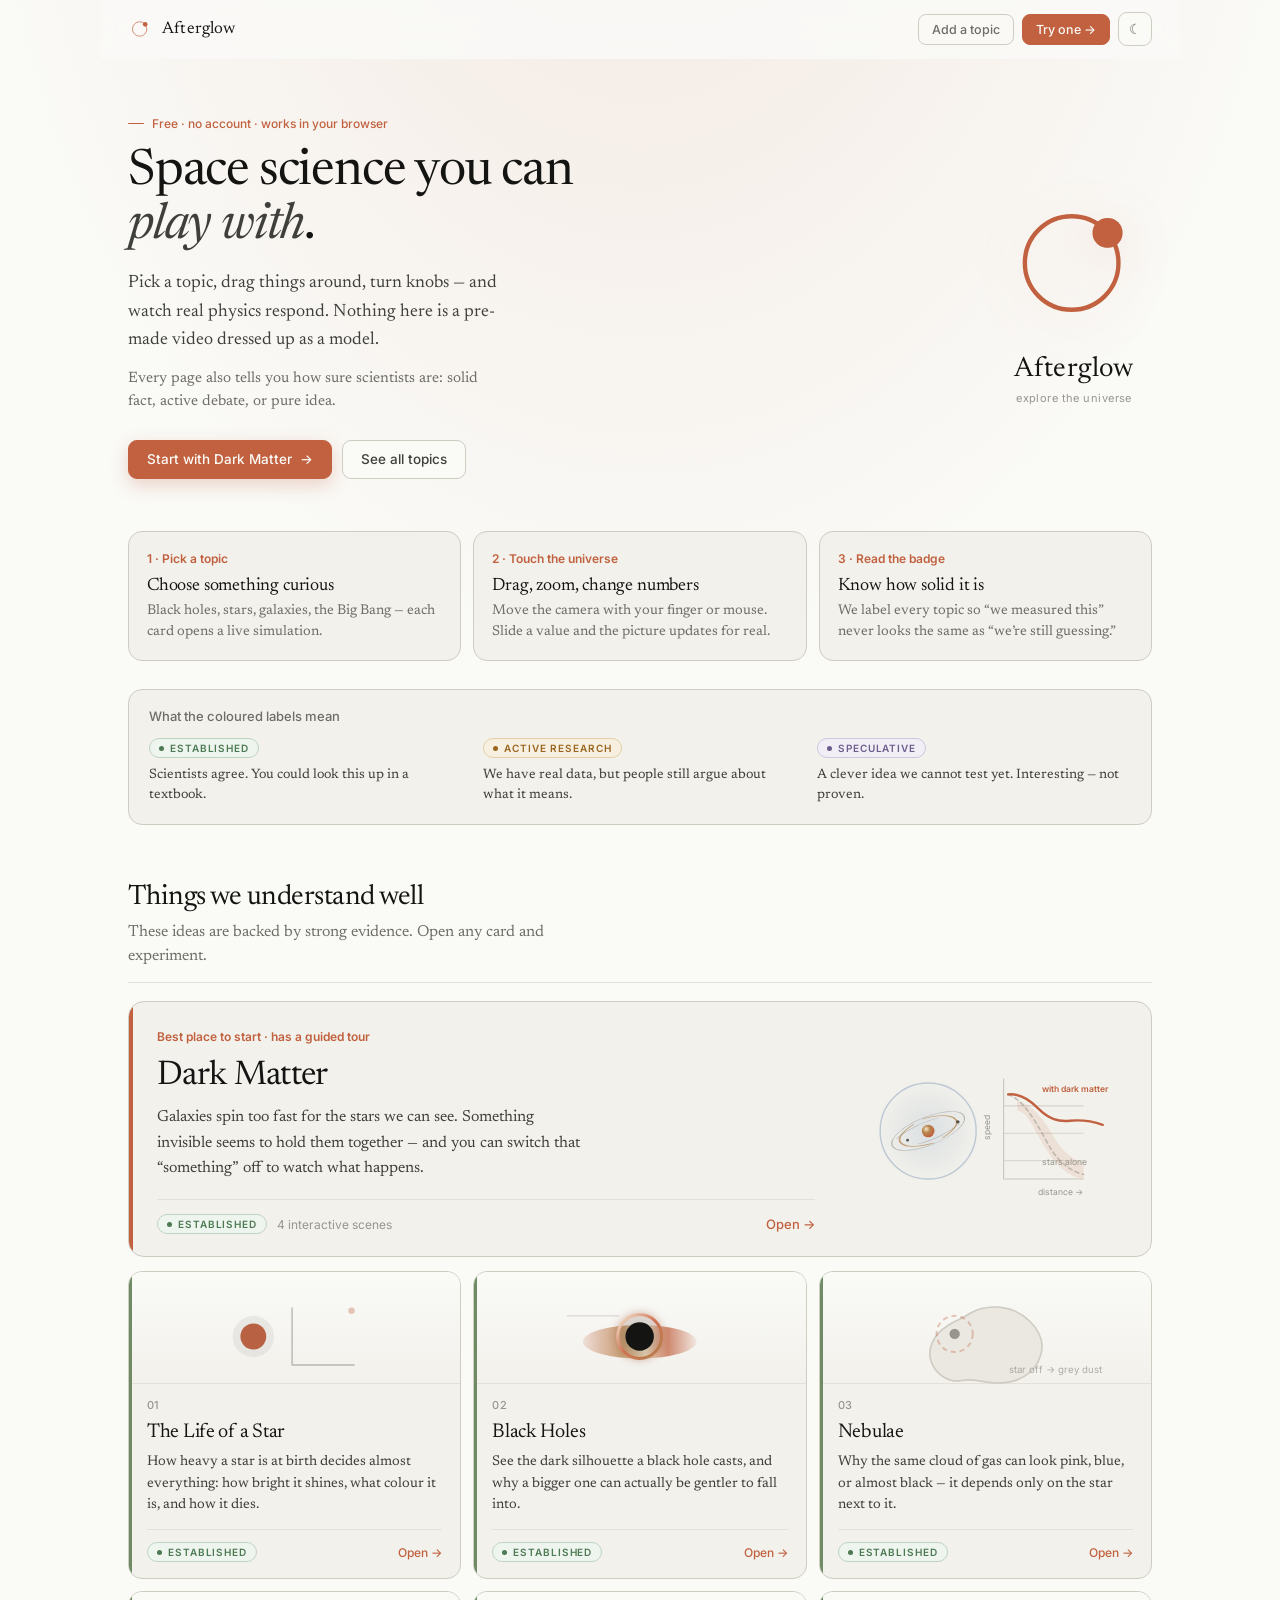
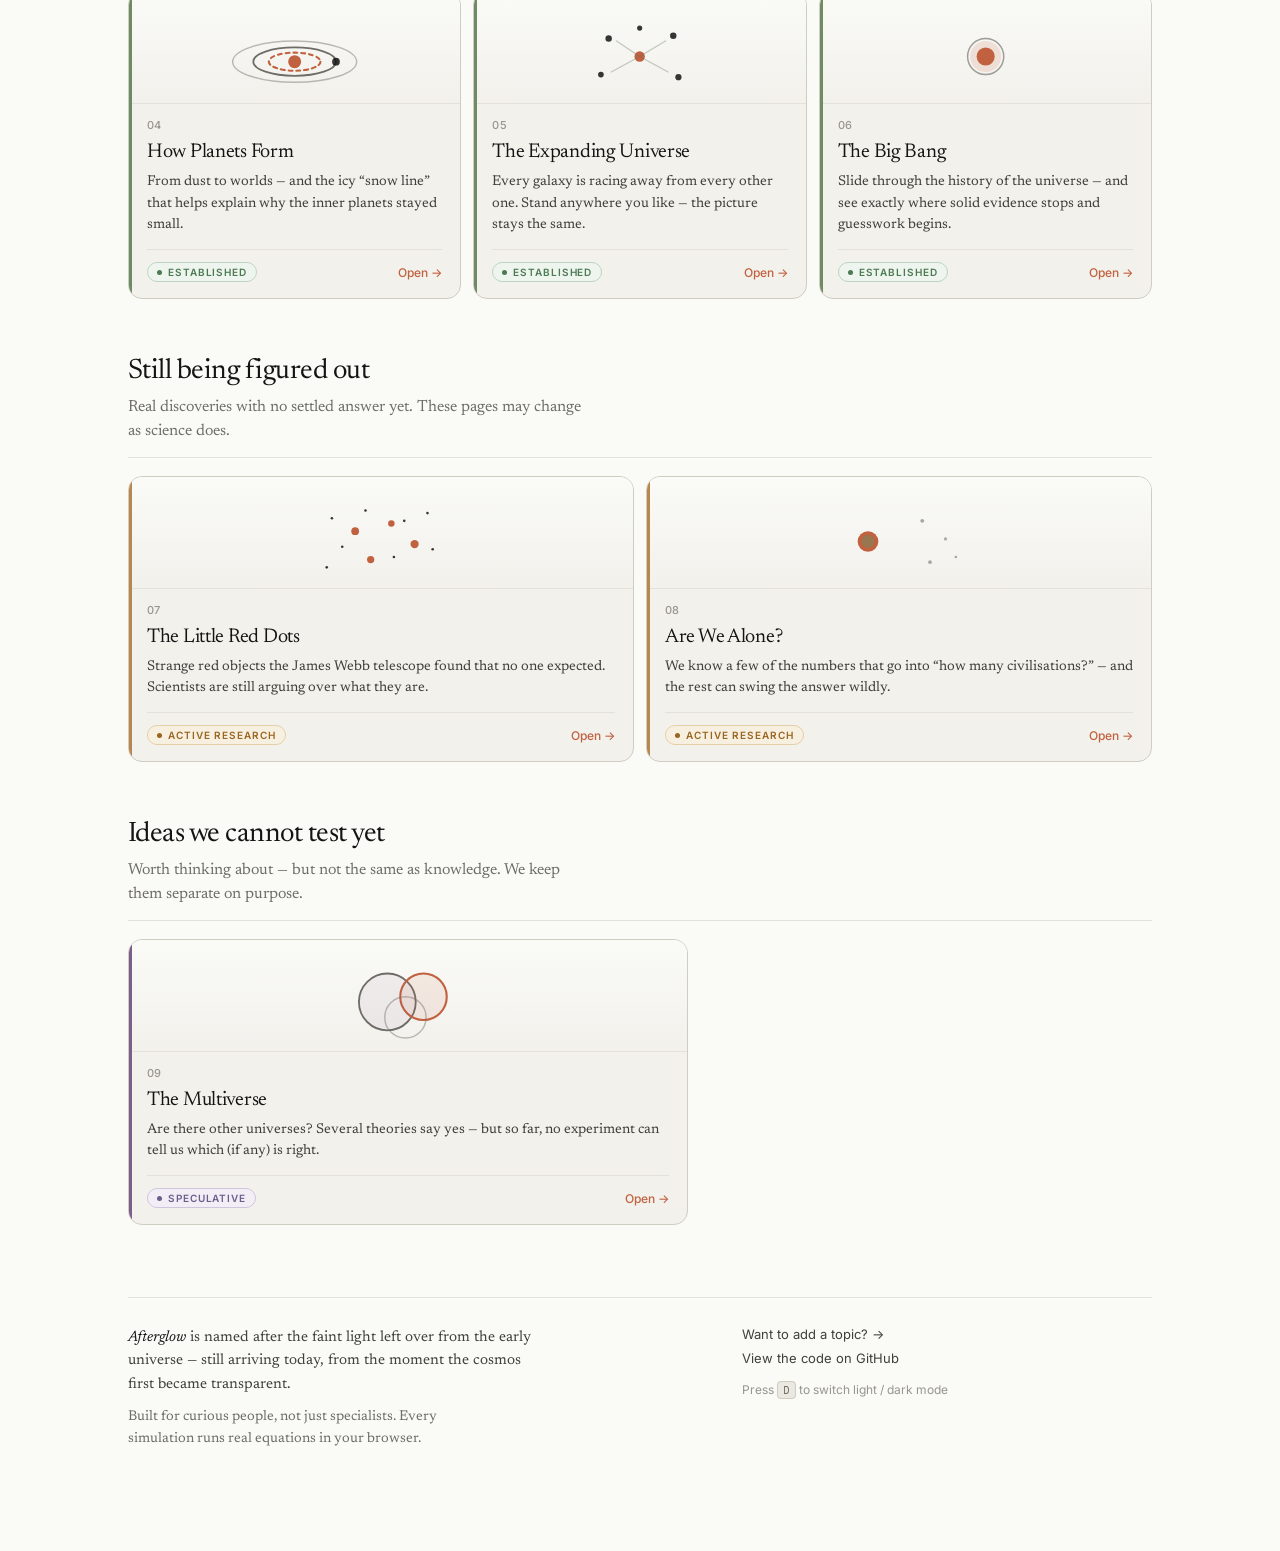
==== site/index.html @ 16a0ae65 "Redesign landing page and polish chrome icons Public-friendly gallery with hero logo, topic diagrams" ====
<!DOCTYPE html>
<html lang="en">
<head>
<meta charset="utf-8">
<meta name="viewport" content="width=device-width,initial-scale=1">
<meta name="description" content="Afterglow — explore space science with live simulations you can touch. Every topic says how sure scientists really are.">
<meta name="theme-color" content="#FAFAF7">
<title>Afterglow — explore the universe for yourself</title>
<link rel="icon" type="image/svg+xml" href="engine/logo.svg">
<link rel="preconnect" href="https://fonts.googleapis.com">
<link rel="preconnect" href="https://fonts.gstatic.com" crossorigin>
<link rel="stylesheet" href="https://fonts.googleapis.com/css2?family=Inter:wght@400;500;600&family=Newsreader:ital,opsz,wght@0,6..72,300..600&family=IBM+Plex+Mono:wght@400;500&display=swap">
<link rel="stylesheet" href="engine/style.css">
<script>
  try{
    var t=localStorage.getItem('afterglow-theme');
    if(!t) t=matchMedia('(prefers-color-scheme: dark)').matches?'dark':'light';
    if(t==='dark') document.documentElement.setAttribute('data-theme','dark');
  }catch(e){}
</script>
<style>
  html,body{height:auto;min-height:100%;min-height:100dvh}
  body{
    overflow-y:auto;overflow-x:hidden;
    background:
      radial-gradient(ellipse 90% 50% at 50% -8%, color-mix(in srgb, var(--clay) 12%, transparent), transparent 58%),
      var(--paper);
  }
  .wrap{max-width:1080px;margin:0 auto;padding:0 28px 100px}

  /* ---------- sticky chrome ---------- */
  .topbar{
    position:sticky;top:0;z-index:40;
    display:flex;align-items:center;gap:14px;
    margin:0 -28px;padding:12px 28px;
    background:color-mix(in srgb, var(--paper) 88%, transparent);
    backdrop-filter:blur(14px) saturate(1.15);
    -webkit-backdrop-filter:blur(14px) saturate(1.15);
    border-bottom:1px solid transparent;
    transition:border-color .2s var(--ease);
  }
  .topbar.scrolled{border-bottom-color:var(--line)}
  .brandmark{
    display:flex;align-items:center;gap:10px;text-decoration:none;color:var(--clay);
  }
  .brandmark svg{width:24px;height:24px;flex:none;overflow:visible}
  .brandmark .dot{transform-box:view-box;transform-origin:48.5px 50px}
  .brandmark .t1,.brandmark .t2{opacity:0;transition:opacity .25s var(--ease)}
  .brandmark:hover .dot{animation:orbit 2.9s linear infinite}
  .brandmark:hover .lead{animation-delay:-.22s}
  .brandmark:hover .t1{opacity:.34;animation-delay:-.11s}
  .brandmark:hover .t2{opacity:.15;animation-delay:0s}
  .brandmark .ring{transition:stroke-width .3s var(--ease)}
  .brandmark:hover .ring{animation:breathe 2.9s ease-in-out infinite}
  .brandmark .wordmark{
    font-family:var(--serif);font-size:17px;letter-spacing:.01em;color:var(--ink);
    transition:letter-spacing .35s var(--ease),color .2s var(--ease);
  }
  .brandmark:hover .wordmark{letter-spacing:.035em;color:var(--clay)}
  .topbar .tools{margin-left:auto;display:flex;gap:8px;align-items:center}
  .topbar .navlink{
    font-family:var(--sans);font-size:12.5px;font-weight:500;color:var(--ink-3);
    text-decoration:none;border:1px solid var(--line-2);border-radius:8px;
    padding:7px 13px;transition:background .14s var(--ease),color .14s var(--ease),border-color .14s var(--ease);
  }
  .topbar .navlink:hover{background:var(--paper-3);color:var(--ink);border-color:var(--ink-4)}
  .topbar .navlink.pri{background:var(--clay);color:#FCFBF8;border-color:var(--clay)}
  .topbar .navlink.pri:hover{background:var(--clay-2);border-color:var(--clay-2);color:#fff}

  /* ---------- hero ---------- */
  .hero{
    padding:52px 0 8px;
    display:grid;
    grid-template-columns:minmax(0,1fr) auto;
    gap:40px 52px;
    align-items:center;
  }
  .hero-mark{
    display:flex;flex-direction:column;align-items:center;gap:14px;
    text-decoration:none;color:var(--clay);justify-self:end;
    order:2;
  }
  .hero-mark svg{
    width:clamp(108px,16vw,156px);height:clamp(108px,16vw,156px);
    overflow:visible;display:block;
    filter:drop-shadow(0 10px 24px color-mix(in srgb, var(--clay) 20%, transparent));
    transition:filter .35s var(--ease),transform .4s var(--ease);
  }
  .hero-mark:hover svg{
    filter:drop-shadow(0 14px 32px color-mix(in srgb, var(--clay) 30%, transparent));
    transform:scale(1.03);
  }
  .hero-mark .dot{transform-box:view-box;transform-origin:48.5px 50px}
  .hero-mark .t1,.hero-mark .t2{opacity:0;transition:opacity .3s var(--ease)}
  .hero-mark .dot{animation:orbit 7.5s linear infinite}
  .hero-mark .lead{animation-delay:0s}
  .hero-mark .t1{opacity:.28;animation-delay:-.18s}
  .hero-mark .t2{opacity:.12;animation-delay:-.36s}
  .hero-mark .ring{animation:breathe 7.5s ease-in-out infinite}
  .hero-mark:hover .dot{animation-duration:2.8s}
  .hero-mark:hover .ring{animation-duration:2.8s}
  .hero-mark:hover .t1{opacity:.4}
  .hero-mark:hover .t2{opacity:.18}
  @keyframes orbit{from{transform:rotate(0deg)}to{transform:rotate(360deg)}}
  @keyframes breathe{0%,100%{stroke-width:2.8}50%{stroke-width:3.9}}
  .hero-mark .name{
    font-family:var(--serif);font-size:clamp(22px,2.5vw,28px);letter-spacing:.02em;
    color:var(--ink);transition:letter-spacing .35s var(--ease),color .2s var(--ease);
  }
  .hero-mark:hover .name{letter-spacing:.05em;color:var(--clay)}
  .hero-mark .name-sub{
    font-family:var(--sans);font-size:11px;letter-spacing:.04em;
    color:var(--ink-4);margin-top:-6px;
  }

  .hero-copy{min-width:0;order:1}
  .eyebrow{
    display:inline-flex;align-items:center;gap:8px;
    font-family:var(--sans);font-size:12px;font-weight:500;
    color:var(--clay);margin:0 0 14px;
  }
  .eyebrow::before{content:'';width:16px;height:1.5px;background:var(--clay);border-radius:2px}
  .hero h1{
    font-family:var(--serif);font-size:clamp(32px,4.6vw,50px);font-weight:400;
    letter-spacing:-.024em;line-height:1.08;margin:0 0 16px;color:var(--ink);
    max-width:16ch;
  }
  .hero h1 em{font-style:italic;font-weight:400;color:var(--ink-2)}
  .hero .lede{
    font-family:var(--serif);font-size:clamp(16px,1.55vw,18px);line-height:1.6;
    color:var(--ink-2);max-width:40ch;margin:0 0 12px;
  }
  .hero .lede-sub{
    font-family:var(--serif);font-size:15px;line-height:1.55;color:var(--ink-3);
    max-width:42ch;margin:0 0 26px;
  }
  .hero-actions{display:flex;flex-wrap:wrap;gap:10px;align-items:center}
  .btn-cta{
    display:inline-flex;align-items:center;gap:8px;
    font-family:var(--sans);font-size:13.5px;font-weight:500;line-height:1;
    text-decoration:none;border-radius:9px;padding:12px 18px;
    transition:transform .18s var(--ease),box-shadow .18s var(--ease),
                background .14s var(--ease),border-color .14s var(--ease),color .14s var(--ease);
  }
  .btn-cta.primary{
    background:var(--clay);color:#FCFBF8;border:1px solid var(--clay);
    box-shadow:0 6px 18px color-mix(in srgb, var(--clay) 26%, transparent);
  }
  .btn-cta.primary:hover{
    background:var(--clay-2);border-color:var(--clay-2);color:#fff;
    transform:translateY(-2px);
    box-shadow:0 12px 26px color-mix(in srgb, var(--clay) 34%, transparent);
  }
  .btn-cta.ghost{background:var(--paper);color:var(--ink-2);border:1px solid var(--line-2)}
  .btn-cta.ghost:hover{background:var(--paper-3);color:var(--ink);border-color:var(--ink-4);transform:translateY(-2px)}
  .btn-cta:active{transform:translateY(0) scale(.98)}
  .btn-cta .arr{display:inline-block;transition:transform .18s var(--ease)}
  .btn-cta:hover .arr{transform:translateX(3px)}

  /* How to use */
  .howto{
    margin-top:44px;
    display:grid;grid-template-columns:repeat(3,1fr);gap:12px;
  }
  .howto article{
    background:var(--paper-2);border:1px solid var(--line-2);border-radius:14px;
    padding:18px 18px 16px;
    transition:border-color .2s var(--ease),transform .22s var(--ease),box-shadow .22s var(--ease);
  }
  .howto article:hover{
    border-color:var(--ink-4);transform:translateY(-2px);
    box-shadow:0 10px 24px rgba(0,0,0,.05);
  }
  .howto .step{
    font-family:var(--sans);font-size:12px;font-weight:600;color:var(--clay);
    margin:0 0 8px;
  }
  .howto h2{
    font-family:var(--serif);font-size:18px;font-weight:400;margin:0 0 6px;letter-spacing:-.01em;
  }
  .howto p{
    font-family:var(--serif);font-size:14px;line-height:1.55;color:var(--ink-3);margin:0;
  }

  /* Badge key */
  .badge-key{
    margin-top:28px;padding:18px 20px;
    background:var(--paper-2);border:1px solid var(--line-2);border-radius:14px;
  }
  .badge-key > p{
    font-family:var(--sans);font-size:13px;font-weight:500;color:var(--ink-3);
    margin:0 0 14px;
  }
  .badge-key ul{
    display:grid;grid-template-columns:repeat(3,1fr);gap:16px 20px;
    margin:0;padding:0;list-style:none;
  }
  .badge-key li{display:flex;flex-direction:column;gap:7px;align-items:flex-start}
  .badge-key li p{
    font-family:var(--serif);font-size:13.5px;line-height:1.5;color:var(--ink-2);margin:0;
  }

  /* Sections */
  .section{margin-top:56px}
  .section-head{
    margin:0 0 18px;padding-bottom:14px;border-bottom:1px solid var(--line);
  }
  h2.sec-title{
    font-family:var(--serif);font-size:clamp(22px,2.4vw,28px);font-weight:400;
    letter-spacing:-.018em;color:var(--ink);margin:0 0 6px;line-height:1.2;
  }
  .sec-lede{
    font-family:var(--serif);font-size:16px;color:var(--ink-3);margin:0;max-width:52ch;line-height:1.5;
  }

  /* ── Cards & featured: refined SVG diagrams (paper palette, not dark vignettes) ── */
  .grid{
    display:grid;gap:12px;
    grid-template-columns:repeat(3,1fr);
    margin-top:14px;
  }
  .grid.cols-2{grid-template-columns:repeat(2,1fr)}
  .grid.cols-1{grid-template-columns:1fr;max-width:560px}

  .featured{
    display:grid;grid-template-columns:1fr minmax(200px,280px);gap:8px 28px;
    align-items:center;
    border:1px solid var(--line-2);border-radius:16px;
    background:var(--paper-2);text-decoration:none;color:inherit;
    padding:26px 28px 22px;
    position:relative;overflow:hidden;
    transition:border-color .25s var(--ease),transform .28s cubic-bezier(.2,.8,.2,1),
                box-shadow .28s cubic-bezier(.2,.8,.2,1),background .25s var(--ease);
  }
  .featured::before{
    content:'';position:absolute;left:0;top:0;bottom:0;width:4px;background:var(--clay);
    transition:width .22s var(--ease);
  }
  a.featured:hover{
    border-color:color-mix(in srgb, var(--clay) 40%, var(--line-2));
    background:var(--paper-3);
    transform:translateY(-3px);
    box-shadow:0 16px 40px rgba(0,0,0,.08);
  }
  a.featured:hover::before{width:5px}
  .featured-copy{min-width:0}
  .featured .kicker{
    font-family:var(--sans);font-size:12px;font-weight:600;color:var(--clay);
    margin:0 0 10px;
  }
  .featured h3{
    font-family:var(--serif);font-size:clamp(26px,3vw,34px);font-weight:400;
    letter-spacing:-.02em;margin:0 0 10px;line-height:1.12;
  }
  .featured p{
    font-family:var(--serif);font-size:16px;line-height:1.58;color:var(--ink-2);
    margin:0;max-width:48ch;
  }
  .featured .foot{
    display:flex;align-items:center;gap:10px;flex-wrap:wrap;
    margin-top:18px;padding-top:14px;border-top:1px solid var(--line);
    font-family:var(--sans);font-size:12px;color:var(--ink-4);
  }
  .featured .go{
    margin-left:auto;color:var(--clay);font-weight:500;font-size:13px;
    transition:transform .2s var(--ease),color .15s var(--ease);
  }
  a.featured:hover .go{color:var(--clay-2);transform:translateX(4px)}

  .card{
    display:flex;flex-direction:column;gap:0;
    padding:0;
    border:1px solid var(--line-2);border-radius:14px;
    background:var(--paper-2);text-decoration:none;color:inherit;
    position:relative;overflow:hidden;
    transition:border-color .25s var(--ease),background .25s var(--ease),
                transform .28s cubic-bezier(.2,.8,.2,1),box-shadow .28s cubic-bezier(.2,.8,.2,1);
  }
  .card::before{
    content:'';position:absolute;left:0;top:0;bottom:0;width:3px;z-index:2;
    background:var(--card-accent, var(--line-2));
    transition:width .2s var(--ease);
  }
  .card[data-tier="established"]{--card-accent:var(--sage)}
  .card[data-tier="active"]{--card-accent:var(--kraft)}
  .card[data-tier="speculative"]{--card-accent:var(--plum)}
  a.card:hover{
    border-color:color-mix(in srgb, var(--card-accent) 35%, var(--line-2));
    background:var(--paper-3);
    transform:translateY(-3px);
    box-shadow:0 14px 32px rgba(0,0,0,.07);
  }
  a.card:hover::before{width:4px}
  a.card:active{transform:translateY(-1px) scale(.995)}

  .card-body{display:flex;flex-direction:column;gap:8px;padding:14px 18px 16px;flex:1}
  .card .num{
    font-family:var(--sans);font-size:11px;font-weight:500;color:var(--ink-4);
    letter-spacing:.04em;
  }
  .card h3{
    font-family:var(--serif);font-size:20px;font-weight:400;margin:0;
    letter-spacing:-.014em;line-height:1.2;
  }
  .card p{
    font-family:var(--serif);font-size:14px;line-height:1.55;color:var(--ink-2);
    margin:0;flex:1;
  }
  .card .foot{
    display:flex;align-items:center;gap:8px;flex-wrap:wrap;
    margin-top:4px;padding-top:12px;border-top:1px solid var(--line);
    font-family:var(--sans);font-size:11px;color:var(--ink-4);
  }
  .go{
    margin-left:auto;color:var(--clay);font-weight:500;font-size:12px;
    transition:transform .2s var(--ease),color .15s var(--ease);
  }
  a.card:hover .go,a.featured:hover .go{color:var(--clay-2);transform:translateX(4px)}

  /* Diagram stage */
  .fig{
    display:flex;align-items:center;justify-content:center;
    padding:16px 16px 4px;
    color:var(--ink-3);
  }
  .card .fig{
    height:112px;padding:18px 16px 0;
    border-bottom:1px solid var(--line);
    background:linear-gradient(180deg, var(--paper) 0%, var(--paper-2) 100%);
    transition:background .25s var(--ease);
  }
  a.card:hover .fig{background:linear-gradient(180deg, var(--paper) 0%, var(--paper-3) 100%)}
  .featured .fig{padding:8px 0;color:var(--ink-3)}
  .fig svg{width:100%;height:100%;max-height:100px;overflow:visible}
  .featured .fig svg{max-height:160px}
  .fig .stroke{fill:none;stroke:currentColor;stroke-width:1.4;stroke-linecap:round;stroke-linejoin:round}
  .fig .stroke-soft{fill:none;stroke:currentColor;stroke-width:1.1;opacity:.45;stroke-linecap:round}
  .fig .fill-soft{fill:currentColor;opacity:.1}
  .fig .accent{stroke:var(--clay);fill:none;stroke-width:1.6;stroke-linecap:round}
  .fig .accent-fill{fill:var(--clay)}
  .fig .ink{fill:var(--ink);opacity:.85}

  /* Idle = quiet; hover = motion (per topic) */
  .fig .spin{transform-origin:center;transform-box:fill-box;animation:fig-spin 18s linear infinite paused}
  a.card:hover .fig .spin,a.featured:hover .fig .spin{animation-play-state:running}
  .fig .spin-fast{animation-duration:7s}
  @keyframes fig-spin{to{transform:rotate(360deg)}}

  .fig .pulse{transform-origin:center;transform-box:fill-box;transition:transform .45s var(--ease),opacity .45s var(--ease)}
  a.card:hover .fig .pulse,a.featured:hover .fig .pulse{animation:fig-pulse 1.6s ease-in-out infinite}
  @keyframes fig-pulse{0%,100%{transform:scale(1);opacity:1}50%{transform:scale(1.08);opacity:.85}}

  .fig .draw{
    stroke-dasharray:120;stroke-dashoffset:120;
    transition:stroke-dashoffset .7s cubic-bezier(.2,.8,.2,1);
  }
  a.card:hover .fig .draw,a.featured:hover .fig .draw{stroke-dashoffset:0}

  .fig .fade{opacity:.35;transition:opacity .35s var(--ease)}
  a.card:hover .fig .fade,a.featured:hover .fig .fade{opacity:1}

  .fig .orbit-dot{transform-origin:60px 40px;animation:fig-orbit 8s linear infinite paused}
  a.card:hover .fig .orbit-dot{animation-play-state:running}
  @keyframes fig-orbit{to{transform:rotate(360deg)}}

  .fig .out{transition:transform .55s cubic-bezier(.2,.8,.2,1)}
  a.card:hover .fig .g1{transform:translate(-6px,-5px)}
  a.card:hover .fig .g2{transform:translate(7px,-4px)}
  a.card:hover .fig .g3{transform:translate(-7px,5px)}
  a.card:hover .fig .g4{transform:translate(6px,6px)}
  a.card:hover .fig .g5{transform:translate(0,-7px)}

  .fig .wave{opacity:0;transform-origin:center;transform-box:fill-box}
  a.card:hover .fig .wave{animation:fig-wave 1.8s ease-out infinite}
  a.card:hover .fig .wave.w2{animation-delay:.35s}
  a.card:hover .fig .wave.w3{animation-delay:.7s}
  @keyframes fig-wave{
    0%{opacity:.55;transform:scale(.35)}
    100%{opacity:0;transform:scale(1.65)}
  }

  .fig .bang-ring{transform-origin:center;transform-box:fill-box;opacity:.4;transition:transform .55s var(--ease),opacity .4s var(--ease)}
  a.card:hover .fig .bang-ring{transform:scale(1.55);opacity:.75}
  a.card:hover .fig .bang-ring.r2{transform:scale(2.1);transition-delay:.06s}
  a.card:hover .fig .bang-core{transform:scale(1.15)}
  .fig .bang-core{transform-origin:center;transform-box:fill-box;transition:transform .45s var(--ease)}

  .fig .red-dot{transform-origin:center;transform-box:fill-box;transition:transform .35s var(--ease)}
  a.card:hover .fig .red-dot{animation:fig-twinkle 1.4s ease-in-out infinite}
  a.card:hover .fig .red-dot:nth-child(2){animation-delay:.15s}
  a.card:hover .fig .red-dot:nth-child(3){animation-delay:.3s}
  a.card:hover .fig .red-dot:nth-child(4){animation-delay:.45s}
  @keyframes fig-twinkle{0%,100%{transform:scale(1)}50%{transform:scale(1.45)}}

  .fig .bubble{transform-origin:center;transform-box:fill-box;transition:transform .5s cubic-bezier(.2,.8,.2,1),opacity .35s var(--ease)}
  a.card:hover .fig .b1{transform:translate(-3px,-2px) scale(1.04)}
  a.card:hover .fig .b2{transform:translate(4px,-1px) scale(1.06)}
  a.card:hover .fig .b3{transform:translate(1px,3px) scale(1.05)}

  /* ── Dark Matter: spiral + halo + rotation curve ── */
  .fig-dm{color:var(--ink-3)}
  .fig-dm .halo{
    fill:url(#dmHalo);opacity:.55;
    transform-origin:52px 70px;
    transition:opacity .45s var(--ease),transform .55s cubic-bezier(.2,.8,.2,1);
  }
  a.featured:hover .fig-dm .halo{opacity:.9;transform:scale(1.08)}
  .fig-dm .halo-edge{
    fill:none;stroke:var(--blue);stroke-width:1.2;opacity:.35;
    transition:opacity .4s var(--ease),stroke-width .4s var(--ease);
  }
  a.featured:hover .fig-dm .halo-edge{opacity:.75;stroke-width:1.6}
  /* Outer group is centered at the bulge; CSS only rotates this group */
  .fig-dm .disk-spin{
    transform-origin:52px 70px;
    animation:fig-spin 28s linear infinite;
  }
  a.featured:hover .fig-dm .disk-spin{animation-duration:10s}
  .fig-dm .arm{
    fill:none;stroke:var(--kraft);stroke-width:1.6;stroke-linecap:round;opacity:.75;
  }
  .fig-dm .arm.soft{stroke:var(--ink-3);stroke-width:1.2;opacity:.4}
  .fig-dm .bulge{fill:url(#dmBulge)}
  .fig-dm .star{fill:var(--ink);opacity:.7}
  .fig-dm .orbit-star{
    transform-origin:52px 70px;
    animation:fig-spin 14s linear infinite;
  }
  a.featured:hover .fig-dm .orbit-star{animation-duration:5.5s}
  .fig-dm .axis{stroke:var(--ink-4);stroke-width:1;opacity:.45;fill:none}
  .fig-dm .gridline{stroke:var(--line-2);stroke-width:1;opacity:.8;fill:none}
  .fig-dm .kepler{
    fill:none;stroke:var(--ink-4);stroke-width:1.4;stroke-dasharray:3.5 3;
    stroke-linecap:round;opacity:.55;
  }
  .fig-dm .observed{
    fill:none;stroke:var(--clay);stroke-width:2.1;stroke-linecap:round;
    stroke-dasharray:90;stroke-dashoffset:90;
    transition:stroke-dashoffset .9s cubic-bezier(.2,.8,.2,1);
  }
  a.featured:hover .fig-dm .observed,
  .featured.is-inview .fig-dm .observed{stroke-dashoffset:0}
  .fig-dm .gap{
    fill:color-mix(in srgb, var(--clay) 12%, transparent);
    opacity:0;transition:opacity .5s .2s var(--ease);
  }
  a.featured:hover .fig-dm .gap,.featured.is-inview .fig-dm .gap{opacity:1}
  .fig-dm .lab{
    font-family:var(--sans);font-size:7.5px;fill:var(--ink-4);
  }
  .fig-dm .lab-clay{fill:var(--clay);font-weight:600}

  /* ── Black hole: shadow, photon ring, warped disk, bent ray ── */
  .fig-bh .disk-back{
    fill:url(#bhDisk);opacity:.9;
    transform-origin:60px 38px;transform-box:fill-box;
    animation:fig-spin 16s linear infinite paused;
  }
  a.card:hover .fig-bh .disk-back{animation-play-state:running}
  .fig-bh .disk-front{
    fill:url(#bhDiskHot);opacity:.95;
    transform-origin:60px 38px;transform-box:fill-box;
    animation:fig-spin 16s linear infinite paused;
  }
  a.card:hover .fig-bh .disk-front{animation-play-state:running;animation-duration:7s}
  .fig-bh .photon{
    fill:none;stroke:url(#bhRing);stroke-width:2.4;
    filter:drop-shadow(0 0 3px color-mix(in srgb, var(--clay) 50%, transparent));
    transform-origin:60px 36px;transform-box:fill-box;
    transition:transform .4s var(--ease),stroke-width .4s var(--ease);
  }
  a.card:hover .fig-bh .photon{
    transform:scale(1.05);
    stroke-width:2.8;
    animation:bh-glow 1.8s ease-in-out infinite;
  }
  @keyframes bh-glow{
    0%,100%{opacity:1}50%{opacity:.72}
  }
  .fig-bh .shadow{
    fill:var(--ink);
    filter:drop-shadow(0 0 6px rgba(0,0,0,.35));
  }
  .fig-bh .ray{
    fill:none;stroke:var(--kraft);stroke-width:1.3;stroke-linecap:round;
    opacity:0;stroke-dasharray:60;stroke-dashoffset:60;
    transition:opacity .25s var(--ease),stroke-dashoffset .7s cubic-bezier(.2,.8,.2,1);
  }
  a.card:hover .fig-bh .ray{opacity:.85;stroke-dashoffset:0}
  .fig-bh .ray-dim{
    fill:none;stroke:var(--ink-4);stroke-width:1;stroke-linecap:round;opacity:.3;
  }

  /* ── Nebula: one cloud, star turns on, ionization front grows ── */
  .fig-neb .cloud-cold{
    fill:var(--paper-3);stroke:var(--line-2);stroke-width:1.3;
    transition:opacity .45s var(--ease);
  }
  .fig-neb .cloud-hot{
    fill:url(#nebWash);stroke:color-mix(in srgb, var(--clay) 40%, var(--line-2));stroke-width:1.3;
    opacity:0;transition:opacity .5s var(--ease);
  }
  a.card:hover .fig-neb .cloud-cold{opacity:.25}
  a.card:hover .fig-neb .cloud-hot{opacity:1}

  .fig-neb .front{
    fill:none;stroke:var(--clay);stroke-width:1.5;stroke-dasharray:4 3;
    opacity:.35;
    transform-origin:36px 34px;
    transition:transform .55s cubic-bezier(.2,.8,.2,1),opacity .4s var(--ease),stroke-dasharray .4s var(--ease);
  }
  a.card:hover .fig-neb .front{
    transform:scale(1.55);opacity:.85;stroke-dasharray:0;
  }

  .fig-neb .front-fill{
    fill:url(#nebSphereSoft);opacity:0;
    transform-origin:36px 34px;
    transition:transform .55s cubic-bezier(.2,.8,.2,1),opacity .45s var(--ease);
  }
  a.card:hover .fig-neb .front-fill{opacity:1;transform:scale(1.55)}

  .fig-neb .star{
    fill:var(--ink-4);
    transform-origin:36px 34px;transform-box:fill-box;
    transition:fill .35s var(--ease),transform .4s var(--ease);
  }
  a.card:hover .fig-neb .star{
    fill:var(--clay);
    transform:scale(1.25);
    filter:drop-shadow(0 0 4px color-mix(in srgb, var(--clay) 45%, transparent));
  }

  .fig-neb .ray{
    stroke:var(--clay);stroke-width:1.1;stroke-linecap:round;
    opacity:0;transition:opacity .35s var(--ease);
  }
  a.card:hover .fig-neb .ray{opacity:.4}

  .fig-neb .note{
    font-family:var(--sans);font-size:7.5px;fill:var(--ink-4);
    opacity:.75;transition:opacity .3s var(--ease);
  }
  a.card:hover .fig-neb .note{opacity:0}
  .fig-neb .note-hi{
    font-family:var(--sans);font-size:7.5px;fill:var(--clay);
    opacity:0;transition:opacity .35s .08s var(--ease);
  }
  a.card:hover .fig-neb .note-hi{opacity:1}

  /* Footer */
  footer.site-foot{
    margin-top:72px;padding-top:28px;border-top:1px solid var(--line);
    display:grid;grid-template-columns:1.4fr 1fr;gap:28px 40px;
  }
  .foot-brand{
    font-family:var(--serif);font-size:15px;line-height:1.55;color:var(--ink-2);
    margin:0 0 10px;max-width:46ch;
  }
  .foot-brand em{color:var(--ink);font-style:italic}
  .foot-meta{
    font-family:var(--serif);font-size:14px;color:var(--ink-3);line-height:1.6;
    margin:0;max-width:46ch;
  }
  .foot-links{
    display:flex;flex-direction:column;gap:8px;align-items:flex-start;
    font-family:var(--sans);font-size:13px;
  }
  .foot-links a{
    color:var(--ink-2);text-decoration:none;
    transition:color .14s var(--ease),transform .18s var(--ease);
  }
  .foot-links a:hover{color:var(--clay);transform:translateX(2px)}
  .foot-links .hint{margin-top:8px;font-size:12px;color:var(--ink-4)}
  .foot-links code{
    font-family:var(--mono);font-size:10.5px;background:var(--paper-3);
    border:1px solid var(--line-2);border-radius:4px;padding:1px 5px;color:var(--ink-3);
  }

  @media (prefers-reduced-motion: reduce){
    .brandmark:hover .dot,.brandmark:hover .ring,
    .hero-mark .dot,.hero-mark .ring,
    .fig .spin,.fig .orbit-dot,.fig .wave,.fig .pulse,.fig .red-dot,
    .fig-dm .disk-spin,.fig-dm .orbit-star,.fig-bh .disk-back,.fig-bh .disk-front,.fig-bh .photon{animation:none!important}
    .brandmark:hover .t1,.brandmark:hover .t2,
    .hero-mark .t1,.hero-mark .t2{opacity:0}
    .fig .draw,.fig-dm .observed,.fig-bh .ray{stroke-dashoffset:0}
    .fig-dm .gap{opacity:1}
    a.featured,a.card,.howto article,.fig .out,.fig .bubble,.fig .bang-ring,
    .fig-dm .halo,.fig-neb .front,.fig-neb .front-fill,.fig-neb .star,
    .fig-neb .cloud-cold,.fig-neb .cloud-hot{transition-duration:.01ms}
  }

  @media (max-width:900px){
    .hero{
      grid-template-columns:1fr;gap:28px;padding-top:32px;
      text-align:center;justify-items:center;
    }
    .hero-mark,.hero-copy{order:unset;justify-self:center}
    .hero-mark{order:-1}
    .hero-copy{display:flex;flex-direction:column;align-items:center}
    .hero h1{max-width:18ch}
    .hero .lede,.hero .lede-sub{max-width:42ch}
    .hero-actions{justify-content:center}
    .eyebrow{justify-content:center}
    .eyebrow::before{display:none}
    .howto{grid-template-columns:1fr}
    .badge-key ul{grid-template-columns:1fr}
    .featured{grid-template-columns:1fr;padding:22px 20px 18px}
    .featured .fig{order:-1;max-width:280px;margin:0 auto}
    .grid{grid-template-columns:repeat(2,1fr)}
  }
  @media (max-width:640px){
    .wrap{padding:0 16px 80px}
    .topbar{margin:0 -16px;padding:12px 16px}
    .topbar .navlink.pri span{display:none}
    .hero{padding-top:24px}
    .hero h1{font-size:clamp(28px,8vw,36px)}
    .section{margin-top:42px}
    .grid,.grid.cols-2,.grid.cols-1{grid-template-columns:1fr;max-width:none}
    .card-body{padding:14px 16px 14px}
    footer.site-foot{grid-template-columns:1fr;margin-top:52px;gap:22px}
  }
  @media (max-width:400px){
    .wrap{padding:0 12px 64px}
    .topbar{margin:0 -12px;padding:10px 12px}
    .btn-cta{width:100%;justify-content:center}
    .hero-actions{flex-direction:column;align-items:stretch;width:100%}
  }
</style>
</head>
<body>
<a class="skip" href="#topics">Skip to topics</a>

<div class="wrap">
  <header class="topbar" id="topbar">
    <a class="brandmark" href="index.html" aria-label="Afterglow — home">
      <svg viewBox="0 0 100 100" aria-hidden="true">
        <circle class="ring" cx="48.5" cy="50" r="30" fill="none" stroke="currentColor" stroke-width="2.8"/>
        <circle class="dot t2"   cx="71.5" cy="30.7" r="9.6" fill="currentColor"/>
        <circle class="dot t1"   cx="71.5" cy="30.7" r="9.6" fill="currentColor"/>
        <circle class="dot lead" cx="71.5" cy="30.7" r="9.6" fill="currentColor"/>
      </svg>
      <span class="wordmark">Afterglow</span>
    </a>
    <div class="tools" id="tools">
      <a class="navlink" href="contribute.html">Add a topic</a>
      <a class="navlink pri" href="../dark-matter-visualizations.html">Try one <span>→</span></a>
    </div>
  </header>

  <section class="hero" aria-labelledby="hero-title">
    <div class="hero-copy">
      <p class="eyebrow">Free · no account · works in your browser</p>
      <h1 id="hero-title">Space science you can <em>play with</em>.</h1>
      <p class="lede">
        Pick a topic, drag things around, turn knobs — and watch real physics respond.
        Nothing here is a pre-made video dressed up as a model.
      </p>
      <p class="lede-sub">
        Every page also tells you how sure scientists are: solid fact, active debate, or pure idea.
      </p>
      <div class="hero-actions">
        <a class="btn-cta primary" href="../dark-matter-visualizations.html">
          Start with Dark Matter
          <span class="arr" aria-hidden="true">→</span>
        </a>
        <a class="btn-cta ghost" href="#topics">See all topics</a>
      </div>
    </div>

    <a class="hero-mark" href="index.html" aria-label="Afterglow">
      <svg viewBox="0 0 100 100" aria-hidden="true">
        <circle class="ring" cx="48.5" cy="50" r="30" fill="none" stroke="currentColor" stroke-width="2.8"/>
        <circle class="dot t2"   cx="71.5" cy="30.7" r="9.6" fill="currentColor"/>
        <circle class="dot t1"   cx="71.5" cy="30.7" r="9.6" fill="currentColor"/>
        <circle class="dot lead" cx="71.5" cy="30.7" r="9.6" fill="currentColor"/>
      </svg>
      <span class="name">Afterglow</span>
      <span class="name-sub">explore the universe</span>
    </a>
  </section>

  <section class="howto" aria-label="How this site works">
    <article>
      <p class="step">1 · Pick a topic</p>
      <h2>Choose something curious</h2>
      <p>Black holes, stars, galaxies, the Big Bang — each card opens a live simulation.</p>
    </article>
    <article>
      <p class="step">2 · Touch the universe</p>
      <h2>Drag, zoom, change numbers</h2>
      <p>Move the camera with your finger or mouse. Slide a value and the picture updates for real.</p>
    </article>
    <article>
      <p class="step">3 · Read the badge</p>
      <h2>Know how solid it is</h2>
      <p>We label every topic so “we measured this” never looks the same as “we’re still guessing.”</p>
    </article>
  </section>

  <div class="badge-key" aria-labelledby="badge-key-title">
    <p id="badge-key-title">What the coloured labels mean</p>
    <ul>
      <li>
        <span class="tier tier-established">Established</span>
        <p>Scientists agree. You could look this up in a textbook.</p>
      </li>
      <li>
        <span class="tier tier-active">Active research</span>
        <p>We have real data, but people still argue about what it means.</p>
      </li>
      <li>
        <span class="tier tier-speculative">Speculative</span>
        <p>A clever idea we cannot test yet. Interesting — not proven.</p>
      </li>
    </ul>
  </div>

  <section class="section" id="topics" aria-labelledby="settled-title">
    <div class="section-head">
      <h2 class="sec-title" id="settled-title">Things we understand well</h2>
      <p class="sec-lede">These ideas are backed by strong evidence. Open any card and experiment.</p>
    </div>

    <a class="featured" id="featured-dm" href="../dark-matter-visualizations.html">
      <div class="featured-copy">
        <p class="kicker">Best place to start · has a guided tour</p>
        <h3>Dark Matter</h3>
        <p>Galaxies spin too fast for the stars we can see. Something invisible seems to hold them together —
           and you can switch that “something” off to watch what happens.</p>
        <div class="foot">
          <span class="tier tier-established">Established</span>
          <span>4 interactive scenes</span>
          <span class="go">Open →</span>
        </div>
      </div>
      <div class="fig fig-dm" aria-hidden="true">
        <svg viewBox="0 0 200 140">
          <defs>
            <radialGradient id="dmHalo" cx="50%" cy="50%" r="50%">
              <stop offset="0%" stop-color="var(--blue)" stop-opacity=".28"/>
              <stop offset="55%" stop-color="var(--blue)" stop-opacity=".12"/>
              <stop offset="100%" stop-color="var(--blue)" stop-opacity="0"/>
            </radialGradient>
            <radialGradient id="dmBulge" cx="35%" cy="35%" r="65%">
              <stop offset="0%" stop-color="#F5E6C8"/>
              <stop offset="45%" stop-color="var(--kraft)"/>
              <stop offset="100%" stop-color="var(--clay)"/>
            </radialGradient>
          </defs>
          <!-- Invisible halo -->
          <circle class="halo" cx="52" cy="70" r="46"/>
          <circle class="halo-edge" cx="52" cy="70" r="42"/>
          <!-- Spin group (CSS) wraps incline group (SVG only) so transforms don't fight -->
          <g class="disk-spin">
            <g transform="translate(52 70) rotate(-22) scale(1 0.36) translate(-52 -70)">
              <ellipse class="arm soft" cx="52" cy="70" rx="34" ry="34"/>
              <path class="arm" d="M52 38c14 4 24 16 26 30 2 12-4 24-16 30"/>
              <path class="arm" d="M52 102c-14-4-24-16-26-30-2-12 4-24 16-30"/>
              <path class="arm soft" d="M24 58c12-10 28-14 40-8"/>
              <path class="arm soft" d="M80 82c-12 10-28 14-40 8"/>
            </g>
          </g>
          <circle class="bulge" cx="52" cy="70" r="5.5"/>
          <g class="orbit-star">
            <circle class="star" cx="78" cy="62" r="1.5"/>
          </g>
          <g class="orbit-star" style="animation-duration:20s;animation-direction:reverse">
            <circle class="star" cx="34" cy="78" r="1.2"/>
          </g>
          <!-- Rotation curve panel -->
          <path class="axis" d="M118 24v88M118 112h70"/>
          <path class="gridline" d="M118 48h70M118 72h70M118 96h70"/>
          <!-- Shaded gap between theory and data -->
          <path class="gap" d="M130 44c12 2 22 14 30 28 8 14 16 22 28 26v14c-14-2-24-12-34-28S140 54 130 52Z"/>
          <!-- Visible mass only (falls) -->
          <path class="kepler" d="M122 38c12 4 22 20 32 38 8 16 18 28 34 32"/>
          <!-- Observed (stays high) -->
          <path class="observed" d="M122 38c10-1 18 4 26 12 10 10 18 12 28 11 12-1 22 1 30 4"/>
          <text class="lab" x="148" y="126">distance →</text>
          <text class="lab" x="106" y="78" transform="rotate(-90 106 78)">speed</text>
          <text class="lab-clay lab" x="152" y="36">with dark matter</text>
          <text class="lab" x="152" y="100">stars alone</text>
        </svg>
      </div>
    </a>

    <div class="grid">
      <a class="card" data-tier="established" href="modules/stellar-life/index.html">
        <div class="fig" aria-hidden="true">
          <svg viewBox="0 0 120 72">
            <circle class="accent-fill pulse" cx="28" cy="36" r="10"/>
            <circle class="fill-soft pulse" cx="28" cy="36" r="16"/>
            <path class="stroke-soft" d="M58 58V14M58 58h48"/>
            <path class="accent draw" d="M64 52c8-4 12-18 20-24s14-6 20-12"/>
            <circle class="accent-fill fade" cx="104" cy="16" r="2.5"/>
          </svg>
        </div>
        <div class="card-body">
          <span class="num">01</span>
          <h3>The Life of a Star</h3>
          <p>How heavy a star is at birth decides almost everything: how bright it shines, what colour it is, and how it dies.</p>
          <div class="foot">
            <span class="tier tier-established">Established</span>
            <span class="go">Open →</span>
          </div>
        </div>
      </a>

      <a class="card" data-tier="established" href="modules/black-holes/index.html">
        <div class="fig fig-bh" aria-hidden="true">
          <svg viewBox="0 0 120 72">
            <defs>
              <linearGradient id="bhDisk" x1="0%" y1="0%" x2="100%" y2="0%">
                <stop offset="0%" stop-color="var(--clay)" stop-opacity=".15"/>
                <stop offset="35%" stop-color="var(--kraft)" stop-opacity=".85"/>
                <stop offset="55%" stop-color="#F2E2C0" stop-opacity=".95"/>
                <stop offset="75%" stop-color="var(--clay)" stop-opacity=".8"/>
                <stop offset="100%" stop-color="var(--clay)" stop-opacity=".1"/>
              </linearGradient>
              <linearGradient id="bhDiskHot" x1="100%" y1="0%" x2="0%" y2="0%">
                <stop offset="0%" stop-color="var(--clay)" stop-opacity="0"/>
                <stop offset="40%" stop-color="var(--clay-2)" stop-opacity=".7"/>
                <stop offset="60%" stop-color="#FFF0D4" stop-opacity=".95"/>
                <stop offset="100%" stop-color="var(--kraft)" stop-opacity=".2"/>
              </linearGradient>
              <linearGradient id="bhRing" x1="0%" y1="0%" x2="100%" y2="100%">
                <stop offset="0%" stop-color="#FFF3DC"/>
                <stop offset="50%" stop-color="var(--clay-2)"/>
                <stop offset="100%" stop-color="var(--kraft)"/>
              </linearGradient>
            </defs>
            <!-- Far side of disk -->
            <ellipse class="disk-back" cx="60" cy="40" rx="44" ry="13"/>
            <!-- Straight ray that would miss, vs bent ray -->
            <path class="ray-dim" d="M4 20h40"/>
            <path class="ray" d="M4 22c18 2 28 6 36 14 6 6 8 12 6 18"/>
            <!-- Photon ring -->
            <circle class="photon" cx="60" cy="36" r="17"/>
            <!-- Event-horizon shadow (larger than horizon) -->
            <circle class="shadow" cx="60" cy="36" r="11"/>
            <!-- Near side of disk (brighter crescent feel) -->
            <path class="disk-front" d="M18 40a42 12 0 0 0 84 0a42 12 0 0 1-84 0"/>
          </svg>
        </div>
        <div class="card-body">
          <span class="num">02</span>
          <h3>Black Holes</h3>
          <p>See the dark silhouette a black hole casts, and why a bigger one can actually be gentler to fall into.</p>
          <div class="foot">
            <span class="tier tier-established">Established</span>
            <span class="go">Open →</span>
          </div>
        </div>
      </a>

      <a class="card" data-tier="established" href="modules/nebulae/index.html">
        <div class="fig fig-neb" aria-hidden="true">
          <svg viewBox="0 0 120 72">
            <defs>
              <radialGradient id="nebWash" cx="30%" cy="45%" r="70%">
                <stop offset="0%" stop-color="#F5D0C4"/>
                <stop offset="45%" stop-color="#E8B0A0"/>
                <stop offset="100%" stop-color="#D8C4B8"/>
              </radialGradient>
              <radialGradient id="nebSphereSoft" cx="50%" cy="50%" r="50%">
                <stop offset="0%" stop-color="var(--clay)" stop-opacity=".2"/>
                <stop offset="70%" stop-color="var(--clay)" stop-opacity=".08"/>
                <stop offset="100%" stop-color="var(--clay)" stop-opacity="0"/>
              </radialGradient>
            </defs>

            <!-- Neutral cloud (default) -->
            <path class="cloud-cold" d="M48 18c14-8 34-6 46 6 8 8 12 18 8 28-4 12-16 20-32 20-12 0-20-4-28-2-10 2-20-4-24-14-4-10 2-22 12-28 6-4 12-6 18-10z"/>
            <!-- Same outline, pink when the star “turns on” -->
            <path class="cloud-hot" d="M48 18c14-8 34-6 46 6 8 8 12 18 8 28-4 12-16 20-32 20-12 0-20-4-28-2-10 2-20-4-24-14-4-10 2-22 12-28 6-4 12-6 18-10z"/>

            <!-- Ionization front (Strömgren sphere) -->
            <circle class="front-fill" cx="36" cy="34" r="14"/>
            <circle class="front" cx="36" cy="34" r="14"/>

            <!-- Light rays (appear on hover) -->
            <g class="ray" fill="none">
              <path d="M36 34l12-10M36 34l14 2M36 34l10 12M36 34l-2 14"/>
            </g>

            <!-- Star -->
            <circle class="star" cx="36" cy="34" r="4"/>

            <text class="note" x="78" y="64">star off → grey dust</text>
            <text class="note-hi" x="78" y="64">star on → pink glow</text>
          </svg>
        </div>
        <div class="card-body">
          <span class="num">03</span>
          <h3>Nebulae</h3>
          <p>Why the same cloud of gas can look pink, blue, or almost black — it depends only on the star next to it.</p>
          <div class="foot">
            <span class="tier tier-established">Established</span>
            <span class="go">Open →</span>
          </div>
        </div>
      </a>

      <a class="card" data-tier="established" href="modules/planet-formation/index.html">
        <div class="fig" aria-hidden="true">
          <svg viewBox="0 0 120 72">
            <ellipse class="stroke-soft" cx="60" cy="40" rx="48" ry="16"/>
            <ellipse class="stroke" cx="60" cy="40" rx="32" ry="11"/>
            <ellipse class="accent" cx="60" cy="40" rx="20" ry="7" stroke-dasharray="3 3"/>
            <circle class="accent-fill" cx="60" cy="40" r="5"/>
            <g class="orbit-dot">
              <circle class="ink" cx="92" cy="40" r="3"/>
            </g>
          </svg>
        </div>
        <div class="card-body">
          <span class="num">04</span>
          <h3>How Planets Form</h3>
          <p>From dust to worlds — and the icy “snow line” that helps explain why the inner planets stayed small.</p>
          <div class="foot">
            <span class="tier tier-established">Established</span>
            <span class="go">Open →</span>
          </div>
        </div>
      </a>

      <a class="card" data-tier="established" href="modules/expanding-universe/index.html">
        <div class="fig" aria-hidden="true">
          <svg viewBox="0 0 120 72">
            <circle class="accent-fill" cx="60" cy="36" r="4"/>
            <circle class="ink out g1" cx="36" cy="22" r="2.5"/>
            <circle class="ink out g2" cx="86" cy="20" r="2.5"/>
            <circle class="ink out g3" cx="30" cy="50" r="2.2"/>
            <circle class="ink out g4" cx="90" cy="52" r="2.4"/>
            <circle class="ink out g5" cx="60" cy="14" r="2"/>
            <path class="stroke-soft fade" d="M60 36l-18-12M60 36l20-12M60 36l-22 12M60 36l22 12"/>
          </svg>
        </div>
        <div class="card-body">
          <span class="num">05</span>
          <h3>The Expanding Universe</h3>
          <p>Every galaxy is racing away from every other one. Stand anywhere you like — the picture stays the same.</p>
          <div class="foot">
            <span class="tier tier-established">Established</span>
            <span class="go">Open →</span>
          </div>
        </div>
      </a>

      <a class="card" data-tier="established" href="modules/big-bang/index.html">
        <div class="fig" aria-hidden="true">
          <svg viewBox="0 0 120 72">
            <circle class="stroke-soft bang-ring" cx="60" cy="36" r="14"/>
            <circle class="stroke-soft bang-ring r2" cx="60" cy="36" r="14"/>
            <circle class="accent-fill bang-core pulse" cx="60" cy="36" r="7"/>
            <circle class="fill-soft bang-core" cx="60" cy="36" r="12" style="fill:var(--clay);opacity:.15"/>
          </svg>
        </div>
        <div class="card-body">
          <span class="num">06</span>
          <h3>The Big Bang</h3>
          <p>Slide through the history of the universe — and see exactly where solid evidence stops and guesswork begins.</p>
          <div class="foot">
            <span class="tier tier-established">Established</span>
            <span class="go">Open →</span>
          </div>
        </div>
      </a>
    </div>
  </section>

  <section class="section" aria-labelledby="open-title">
    <div class="section-head">
      <h2 class="sec-title" id="open-title">Still being figured out</h2>
      <p class="sec-lede">Real discoveries with no settled answer yet. These pages may change as science does.</p>
    </div>
    <div class="grid cols-2">
      <a class="card" data-tier="active" href="modules/little-red-dots/index.html">
        <div class="fig" aria-hidden="true">
          <svg viewBox="0 0 120 72">
            <circle class="ink" cx="22" cy="18" r="1" opacity=".35"/>
            <circle class="ink" cx="48" cy="12" r="1" opacity=".3"/>
            <circle class="ink" cx="78" cy="20" r="1" opacity=".35"/>
            <circle class="ink" cx="96" cy="14" r="1" opacity=".25"/>
            <circle class="ink" cx="30" cy="40" r="1" opacity=".3"/>
            <circle class="ink" cx="70" cy="48" r="1" opacity=".28"/>
            <circle class="ink" cx="100" cy="42" r="1" opacity=".32"/>
            <circle class="ink" cx="18" cy="56" r="1" opacity=".25"/>
            <circle class="red-dot accent-fill" cx="40" cy="28" r="3"/>
            <circle class="red-dot accent-fill" cx="68" cy="22" r="2.5"/>
            <circle class="red-dot accent-fill" cx="86" cy="38" r="3.2"/>
            <circle class="red-dot accent-fill" cx="52" cy="50" r="2.8"/>
          </svg>
        </div>
        <div class="card-body">
          <span class="num">07</span>
          <h3>The Little Red Dots</h3>
          <p>Strange red objects the James Webb telescope found that no one expected. Scientists are still arguing over what they are.</p>
          <div class="foot">
            <span class="tier tier-active">Active research</span>
            <span class="go">Open →</span>
          </div>
        </div>
      </a>

      <a class="card" data-tier="active" href="modules/are-we-alone/index.html">
        <div class="fig" aria-hidden="true">
          <svg viewBox="0 0 120 72">
            <circle class="stroke wave" cx="36" cy="36" r="18"/>
            <circle class="stroke wave w2" cx="36" cy="36" r="18"/>
            <circle class="stroke wave w3" cx="36" cy="36" r="18"/>
            <circle class="accent-fill" cx="36" cy="36" r="8"/>
            <circle class="fill-soft" cx="36" cy="36" r="5" style="fill:var(--sage);opacity:.5"/>
            <circle class="ink fade" cx="78" cy="20" r="1.5"/>
            <circle class="ink fade" cx="96" cy="34" r="1.2"/>
            <circle class="ink fade" cx="84" cy="52" r="1.4"/>
            <circle class="ink fade" cx="104" cy="48" r="1"/>
          </svg>
        </div>
        <div class="card-body">
          <span class="num">08</span>
          <h3>Are We Alone?</h3>
          <p>We know a few of the numbers that go into “how many civilisations?” — and the rest can swing the answer wildly.</p>
          <div class="foot">
            <span class="tier tier-active">Active research</span>
            <span class="go">Open →</span>
          </div>
        </div>
      </a>
    </div>
  </section>

  <section class="section" aria-labelledby="spec-title">
    <div class="section-head">
      <h2 class="sec-title" id="spec-title">Ideas we cannot test yet</h2>
      <p class="sec-lede">Worth thinking about — but not the same as knowledge. We keep them separate on purpose.</p>
    </div>
    <div class="grid cols-1">
      <a class="card" data-tier="speculative" href="modules/multiverse/index.html">
        <div class="fig" aria-hidden="true">
          <svg viewBox="0 0 120 72">
            <circle class="stroke bubble b1" cx="44" cy="34" r="22"/>
            <circle class="accent bubble b2" cx="72" cy="30" r="18"/>
            <circle class="stroke-soft bubble b3" cx="58" cy="46" r="16"/>
            <circle class="fill-soft bubble b1" cx="44" cy="34" r="22" style="fill:var(--plum);opacity:.08"/>
            <circle class="fill-soft bubble b2" cx="72" cy="30" r="18" style="fill:var(--clay);opacity:.1"/>
          </svg>
        </div>
        <div class="card-body">
          <span class="num">09</span>
          <h3>The Multiverse</h3>
          <p>Are there other universes? Several theories say yes — but so far, no experiment can tell us which (if any) is right.</p>
          <div class="foot">
            <span class="tier tier-speculative">Speculative</span>
            <span class="go">Open →</span>
          </div>
        </div>
      </a>
    </div>
  </section>

  <footer class="site-foot">
    <div>
      <p class="foot-brand">
        <em>Afterglow</em> is named after the faint light left over from the early universe —
        still arriving today, from the moment the cosmos first became transparent.
      </p>
      <p class="foot-meta">
        Built for curious people, not just specialists. Every simulation runs real equations in your browser.
      </p>
    </div>
    <div class="foot-links">
      <a href="contribute.html">Want to add a topic? →</a>
      <a href="https://github.com/Tornadoguy69/afterglow" target="_blank" rel="noopener">View the code on GitHub</a>
      <span class="hint">Press <code>D</code> to switch light / dark mode</span>
    </div>
  </footer>
</div>

<script type="module">
  import { initTheme, mountToggle } from './engine/theme.js';
  initTheme();
  mountToggle(document.getElementById('tools'));

  const bar = document.getElementById('topbar');
  const onScroll = () => bar.classList.toggle('scrolled', scrollY > 8);
  onScroll();
  addEventListener('scroll', onScroll, {passive:true});

  const meta = document.querySelector('meta[name="theme-color"]');
  const paintChrome = () => {
    const dark = document.documentElement.getAttribute('data-theme') === 'dark';
    if(meta) meta.content = dark ? '#1A1A18' : '#FAFAF7';
  };
  paintChrome();
  document.addEventListener('themechange', paintChrome);

  /* Draw the dark-matter curve when the featured card enters view. */
  const feat = document.getElementById('featured-dm');
  if(feat && 'IntersectionObserver' in window){
    const io = new IntersectionObserver(entries => {
      entries.forEach(e => {
        if(e.isIntersecting){ feat.classList.add('is-inview'); io.disconnect(); }
      });
    }, {threshold:0.4});
    io.observe(feat);
  } else if(feat){
    feat.classList.add('is-inview');
  }
</script>
</body>
</html>
---- site/engine/style.css ----
/* ═══════════════════════════════════════════════════════════════════════════
   Shared design system for every module.
   Anthropic palette: ivory paper, slate ink, book-cloth clay.
   ═══════════════════════════════════════════════════════════════════════════ */
:root{
  --paper:#FAFAF7; --paper-2:#F2F1EC; --paper-3:#EAE8E1; --manila:#EBDBBC;
  --line:#E3E1D9; --line-2:#CFCCC2;
  --ink:#141413; --ink-2:#3F3F3B; --ink-3:#6E6D66; --ink-4:#97958D;
  --clay:#C1613F; --clay-2:#D97757; --kraft:#B8874F;
  --sage:#6E8B63; --blue:#5B7FA6; --rust:#A8483A; --plum:#7B5E8C;
  --viewport:#0B0B0A;
  --shadow:0 12px 38px rgba(0,0,0,.20);
  --serif:"Newsreader","Tiempos Text",Georgia,"Times New Roman",serif;
  --sans:"Inter","Styrene A",-apple-system,BlinkMacSystemFont,"Segoe UI",Roboto,sans-serif;
  --mono:"IBM Plex Mono",ui-monospace,"SF Mono","Cascadia Mono",Menlo,Consolas,monospace;
  --ease:cubic-bezier(.4,0,.2,1);
}
/* Warm near-black, not blue-black — the same family as the ivory, turned down. */
:root[data-theme="dark"]{
  --paper:#1A1A18; --paper-2:#232320; --paper-3:#2D2D29; --manila:#383126;
  --line:#2E2E2A; --line-2:#3F3F38;
  --ink:#F2F1EB; --ink-2:#D2D0C7; --ink-3:#9E9C93; --ink-4:#736F66;
  --clay:#E08A67; --clay-2:#EDA184; --kraft:#D0A472;
  --sage:#8FB183; --blue:#84A8CE; --rust:#D4705F; --plum:#A98BC4;
  --shadow:0 14px 42px rgba(0,0,0,.55);
}
@media (prefers-reduced-motion: reduce){
  *,*::before,*::after{animation-duration:.01ms!important;transition-duration:.01ms!important}
}
*{box-sizing:border-box}
html,body{height:100%;margin:0}
/* 100dvh tracks the real mobile viewport (browser chrome show/hide). Fall back to 100%. */
html,body{height:100%;height:100dvh}
body{
  background:var(--paper); color:var(--ink); font-family:var(--sans);
  font-size:13px; overflow:hidden; -webkit-font-smoothing:antialiased;
  -moz-osx-font-smoothing:grayscale;
  transition:background .25s var(--ease),color .25s var(--ease);
  /* Keep chrome clear of the home-indicator / notch */
  padding:env(safe-area-inset-top) env(safe-area-inset-right)
          env(safe-area-inset-bottom) env(safe-area-inset-left);
}
a{color:var(--clay)}

/* ---------- confidence badges ---------- */
.tier{
  display:inline-flex;align-items:center;gap:6px;font-family:var(--sans);
  font-size:10px;font-weight:600;letter-spacing:.09em;text-transform:uppercase;
  padding:3px 9px;border-radius:99px;border:1px solid;white-space:nowrap;
}
.tier::before{content:'';width:5px;height:5px;border-radius:50%;background:currentColor}
.tier-established{color:#4C7A52;border-color:#BFD4C0;background:#EEF4EE}
.tier-active{color:#9A6520;border-color:#E4CFA6;background:#F7F0E1}
.tier-speculative{color:#6B5E8C;border-color:#CFC6DE;background:#F1EEF6}
:root[data-theme="dark"] .tier-established{color:#8FB183;border-color:#3A4A38;background:#243024}
:root[data-theme="dark"] .tier-active{color:#D0A472;border-color:#4A3C28;background:#2E281E}
:root[data-theme="dark"] .tier-speculative{color:#A98BC4;border-color:#3E3450;background:#2A2434}

/* ---------- app shell ---------- */
#app{display:flex;flex-direction:column;height:100%}
header{
  border-bottom:1px solid var(--line);background:var(--paper);padding:14px 22px;flex:none;
  transition:background .25s var(--ease),border-color .25s var(--ease);
}
.brand{display:flex;align-items:center;gap:14px;flex-wrap:wrap}
.brand .back{
  font-family:var(--sans);font-size:12px;color:var(--ink-3);text-decoration:none;
  border:1px solid var(--line-2);border-radius:7px;padding:6px 11px;
  transition:background .14s var(--ease),color .14s var(--ease),border-color .14s var(--ease);
}
.brand .back:hover{background:var(--paper-3);color:var(--ink);border-color:var(--ink-4)}
.brand h1{
  font-family:var(--serif);font-size:21px;font-weight:400;letter-spacing:-.012em;
  margin:0;color:var(--ink);
}
.brand .sub{font-size:11px;color:var(--ink-4);font-family:var(--mono)}
.brand .tools{display:flex;gap:8px;align-items:center;margin-left:auto}

/* square icon buttons for theme + panel */
.iconbtn{
  width:34px;height:34px;flex:none;display:grid;place-items:center;cursor:pointer;
  background:var(--paper);color:var(--ink-3);border:1px solid var(--line-2);border-radius:9px;
  font-size:14px;line-height:1;overflow:hidden;position:relative;
  transition:background .16s var(--ease),color .16s var(--ease),
             border-color .16s var(--ease),transform .16s var(--ease),
             box-shadow .16s var(--ease);
}
.iconbtn:hover{
  background:var(--paper-3);color:var(--ink);border-color:var(--ink-4);
  transform:translateY(-1px);box-shadow:0 3px 10px rgba(0,0,0,.10);
}
.iconbtn:active{transform:translateY(0) scale(.92);box-shadow:none}
/* the glyph spins out and back in when the button's meaning changes */
.iconbtn .ico{
  display:block;transition:transform .30s var(--ease),opacity .16s var(--ease);
}
.iconbtn .ico.swap{transform:rotate(-110deg) scale(.55);opacity:0}
/* a soft wash that blooms from the centre on press */
.iconbtn::after{
  content:'';position:absolute;inset:0;border-radius:inherit;background:var(--clay);
  opacity:0;transform:scale(.4);transition:opacity .35s var(--ease),transform .35s var(--ease);
  pointer-events:none;
}
.iconbtn:active::after{opacity:.16;transform:scale(1);transition-duration:.05s}

/* one focus treatment everywhere, and only for keyboard users */
:focus-visible{outline:2px solid var(--clay);outline-offset:2px;border-radius:4px}
.skip{
  position:absolute;left:-9999px;top:8px;z-index:99;background:var(--clay);color:#fff;
  padding:9px 15px;border-radius:8px;font-size:13px;text-decoration:none;
}
.skip:focus{left:14px}

/* Collapsing the panel: it slides out rather than vanishing, and the header button
   itself flips to mean "show" — so the control that hid it is the one that brings it
   back, instead of a second button appearing somewhere else. */
#app.panel-hidden main{gap:0}
#app.panel-hidden #panel{
  width:0;opacity:0;transform:translateX(18px);
  border-width:0;overflow:hidden;pointer-events:none;
}
#app.panel-hidden #divider{width:0;margin:0;opacity:0;pointer-events:none}
#divider{transition:width .32s var(--ease),margin .32s var(--ease),opacity .2s var(--ease)}

main{flex:1;display:flex;min-height:0;gap:14px;padding:14px;background:var(--paper)}
#stage{
  flex:1;position:relative;min-width:0;border-radius:12px;overflow:hidden;
  border:1px solid var(--line-2);
  background:radial-gradient(ellipse at 50% 42%,#1D1D1A 0%,#0B0B0A 72%);
}
#gl{display:block;width:100%;height:100%}
#inspector{
  position:absolute;top:16px;right:16px;width:432px;z-index:8;
  background:var(--paper);border:1px solid var(--line-2);border-radius:11px;
  box-shadow:var(--shadow);overflow:hidden;transition:box-shadow .2s var(--ease);
}
#inspector.drag{box-shadow:0 20px 52px rgba(0,0,0,.5)}
#inspector .bar{
  display:flex;align-items:center;gap:9px;padding:8px 8px 8px 12px;
  background:var(--paper-2);border-bottom:1px solid var(--line);
  font-size:11px;color:var(--ink-3);font-weight:500;user-select:none;cursor:grab;
}
#inspector.drag .bar{cursor:grabbing}
#inspector .bar .grip{color:var(--line-2);letter-spacing:1.5px;font-size:10px}
#inspector .bar .sp{margin-left:auto}
#inspector .ib{
  background:none;border:none;cursor:pointer;color:var(--ink-4);font-size:11px;
  line-height:1;padding:5px 8px;border-radius:6px;
  transition:background .14s var(--ease),color .14s var(--ease),transform .14s var(--ease);
}
#inspector .ib:hover{background:var(--line);color:var(--ink);transform:scale(1.12)}
#inspector .ib:active{transform:scale(.9)}
#inspector.min .bar{border-bottom-color:transparent}
#inspector.min #inset{display:none}
#inset{display:block;width:430px;height:290px;background:var(--paper)}

#caption{
  position:absolute;left:18px;bottom:18px;max-width:min(580px,54%);
  font-family:var(--serif);font-size:13.5px;line-height:1.62;color:var(--ink-2);
  background:var(--paper);border-radius:10px;border:1px solid var(--line-2);
  border-left:3px solid var(--clay);padding:13px 17px;
  box-shadow:var(--shadow);
}
#caption b{color:var(--ink);font-weight:600}
#caption .cite{font-family:var(--mono);font-size:10.5px;color:var(--ink-4)}

#divider{
  flex:none;width:9px;margin:0 -3px;cursor:col-resize;position:relative;z-index:5;
  display:flex;align-items:center;justify-content:center;
}
#divider::after{
  content:'';width:2px;height:34px;border-radius:2px;background:var(--line-2);transition:.16s;
}
#divider:hover::after,#divider.drag::after{background:var(--clay);height:64px}

#panel{
  width:362px;flex:none;background:var(--paper-2);
  border:1px solid var(--line-2);border-radius:12px;overflow-y:auto;overflow-x:hidden;
  transition:background .25s var(--ease),border-color .25s var(--ease),
             width .32s var(--ease),opacity .22s var(--ease),transform .32s var(--ease);
}
#panel::-webkit-scrollbar{width:10px}
#panel::-webkit-scrollbar-thumb{background:var(--line-2);border:3px solid var(--paper-2);border-radius:6px}

/* ---------- panel content ---------- */
.sec{border-bottom:1px solid var(--line);padding:15px 19px}
.sec:last-child{border-bottom:none}
.sec > h3{
  margin:0;font-size:10px;letter-spacing:.15em;text-transform:uppercase;
  color:var(--ink-4);font-weight:600;display:flex;align-items:center;gap:9px;
  cursor:pointer;user-select:none;transition:color .15s;
}
.sec > h3:hover{color:var(--ink-2)}
.sec > h3 .chev{margin-left:auto;font-size:8px;color:var(--ink-4);transition:transform .26s cubic-bezier(.4,0,.2,1)}
.sec.closed > h3 .chev{transform:rotate(-90deg)}
.sec-body{
  display:grid;grid-template-rows:1fr;padding-top:13px;
  transition:grid-template-rows .3s cubic-bezier(.4,0,.2,1),opacity .22s,padding-top .3s;
}
.sec.closed .sec-body{grid-template-rows:0fr;opacity:0;padding-top:0}
.sec-body > .inner{overflow:hidden;min-height:0}

.eq{
  font-family:var(--mono);font-size:12px;color:var(--ink);background:var(--manila);
  border-left:2px solid var(--clay);padding:10px 13px;border-radius:0 6px 6px 0;
  margin:0 0 9px;line-height:1.7;overflow-x:auto;white-space:nowrap;
}
.eq .c{color:#8A7A5C}
.note{font-family:var(--serif);font-size:13px;line-height:1.62;color:var(--ink-2);margin:0 0 9px}
.note:last-child{margin-bottom:0}
.note b{color:var(--ink);font-weight:600}

.ctl{margin-bottom:15px}
.ctl label{display:flex;justify-content:space-between;align-items:baseline;margin-bottom:7px;gap:8px}
.ctl .nm{font-size:12px;color:var(--ink-2);font-weight:450}
.ctl .vl{font-family:var(--mono);font-size:11.5px;color:var(--clay);white-space:nowrap;font-weight:500}
input[type=range]{
  -webkit-appearance:none;appearance:none;width:100%;height:3px;border-radius:2px;
  background:var(--line-2);outline:none;cursor:pointer;
}
input[type=range]::-webkit-slider-thumb{
  -webkit-appearance:none;width:14px;height:14px;border-radius:50%;background:var(--clay);
  cursor:pointer;border:2.5px solid var(--paper-2);box-shadow:0 1px 3px rgba(20,20,19,.28);
}
input[type=range]::-moz-range-thumb{
  width:14px;height:14px;border-radius:50%;background:var(--clay);cursor:pointer;
  border:2.5px solid var(--paper-2);
}
.chk{display:flex;align-items:center;gap:10px;margin-bottom:10px;cursor:pointer;font-size:12px;color:var(--ink-2)}
.chk input{accent-color:var(--clay);width:14px;height:14px;cursor:pointer}
.chk:hover{color:var(--ink)}

.btn{
  font-family:var(--sans);font-size:12px;font-weight:450;line-height:1;
  background:var(--paper);color:var(--ink-2);border:1px solid var(--line-2);
  border-radius:7px;padding:8px 12px;cursor:pointer;white-space:nowrap;transition:.14s;
}
.btn{transition:background .15s var(--ease),color .15s var(--ease),
     border-color .15s var(--ease),transform .15s var(--ease),box-shadow .15s var(--ease)}
.btn:hover{background:var(--paper-3);color:var(--ink);border-color:var(--ink-4);
  transform:translateY(-1px);box-shadow:0 3px 10px rgba(0,0,0,.09)}
.btn:active{transform:translateY(0) scale(.97);box-shadow:none}
.btn.pri{background:var(--clay);color:#FCFBF8;border-color:var(--clay)}
.btn.pri:hover{background:var(--clay-2);border-color:var(--clay-2)}
/* slider thumb reacts to the pointer */
input[type=range]::-webkit-slider-thumb{transition:transform .14s var(--ease),box-shadow .14s var(--ease)}
input[type=range]:hover::-webkit-slider-thumb{transform:scale(1.18)}
input[type=range]:active::-webkit-slider-thumb{transform:scale(1.3)}
.btn:focus-visible{outline:2px solid var(--clay);outline-offset:2px}
.btnrow{display:flex;gap:7px;flex-wrap:wrap;margin-bottom:10px}
.btnrow .btn{flex:1 1 auto;text-align:center}

table.ro{width:100%;border-collapse:collapse;font-size:11.5px}
table.ro td{padding:4.5px 0;vertical-align:baseline}
table.ro td:first-child{color:var(--ink-3);padding-right:12px;font-family:var(--sans);font-size:12px}
table.ro td:last-child{
  text-align:right;color:var(--ink);white-space:nowrap;font-family:var(--mono);font-weight:500;
}
table.ro tr.hi td:last-child{color:var(--clay)}
table.ro tr.big td{padding-top:11px;border-top:1px solid var(--line-2)}
table.ro tr.big td:last-child{color:var(--clay);font-size:14px;font-weight:500}

.lg{display:flex;flex-wrap:wrap;gap:6px 15px;font-family:var(--sans);font-size:11px;color:var(--ink-3)}
.lg span{display:flex;align-items:center;gap:6px}
.lg i{width:13px;height:2.5px;display:block;border-radius:2px}
.ref{font-family:var(--mono);font-size:10px;color:var(--ink-4);line-height:1.75}
.ref b{color:var(--ink-3);font-weight:500}
.warn{color:var(--rust)}
.good{color:var(--sage)}
[data-tip]{cursor:help;border-bottom:1px dotted var(--line-2)}
#tip{
  position:fixed;z-index:60;max-width:270px;pointer-events:none;opacity:0;
  background:var(--ink);color:var(--paper-2);border-radius:7px;padding:8px 11px;
  font-family:var(--sans);font-size:11.5px;line-height:1.5;
  box-shadow:0 8px 24px rgba(0,0,0,.3);transition:opacity .14s;
}
#tip.on{opacity:1}

/* ═══════════════════════════════════════════════════════════════════════════
   Mobile / narrow viewports
   Desktop is stage + fixed side panel. Below ~820px that crushes the canvas
   to a sliver (362px panel on a 390px phone). On small screens:
     • stage owns the full main area
     • panel becomes a bottom sheet overlaid on the stage
     • inspector and caption shrink to fit
     • keyboard-hint chrome is de-emphasised
   ═══════════════════════════════════════════════════════════════════════════ */
@media (max-width:820px){
  header{padding:10px 12px}
  .brand{gap:8px 10px;align-items:center}
  .brand h1{font-size:16px;line-height:1.2;flex:1 1 auto;min-width:0}
  .brand .sub{display:none}                 /* long mono captions wrap badly */
  .brand .back{padding:6px 9px;font-size:11.5px}
  .brand .tools{margin-left:auto;gap:6px}
  .brand .tier{font-size:9px;padding:2px 7px}
  .iconbtn{width:38px;height:38px}          /* larger hit targets on touch */

  main{
    padding:6px;gap:0;position:relative;
    /* Stage fills main; panel overlays instead of sharing the row */
  }
  #divider{display:none!important}
  #stage{
    flex:1 1 auto;width:100%;min-width:0;min-height:0;
    border-radius:10px;
  }

  /* Bottom sheet: keeps the simulation visible above the controls */
  #panel{
    position:absolute;left:6px;right:6px;bottom:6px;
    width:auto!important;max-height:min(52vh,420px);
    z-index:30;border-radius:14px;
    box-shadow:0 -8px 32px rgba(0,0,0,.28);
    transform:translateY(0);
    -webkit-overflow-scrolling:touch;
  }
  #app.panel-hidden #panel{
    width:auto!important;
    transform:translateY(calc(100% + 18px));
    opacity:0;pointer-events:none;
  }
  #app.panel-hidden main{gap:0}

  /* Inspector must not overflow a ~360px stage */
  #inspector{
    top:8px;right:8px;left:auto;
    width:min(432px,calc(100% - 16px));
  }
  #inspector.min{width:auto}
  #inset{
    width:100%;height:auto;aspect-ratio:430/290;
    max-height:min(200px,36vw);
  }

  #caption{
    left:8px;right:8px;bottom:8px;
    max-width:none;font-size:12.5px;line-height:1.5;
    padding:10px 12px;
  }
  /* Panel sheet covers the lower stage — park the caption at the top so it
     stays readable while controls are open. */
  #app:not(.panel-hidden) #caption{
    top:8px;bottom:auto;left:8px;right:8px;
    max-height:22vh;overflow:auto;
  }

  .sec{padding:13px 14px}
  .eq{white-space:pre-wrap;word-break:break-word}
  table.ro td:last-child{white-space:normal;word-break:break-word}
  .btnrow .btn{min-height:36px}
  input[type=range]{height:4px}
  input[type=range]::-webkit-slider-thumb{width:18px;height:18px}
  input[type=range]::-moz-range-thumb{width:18px;height:18px}
}

/* Phones in portrait — tighter chrome */
@media (max-width:480px){
  header{padding:8px 10px}
  .brand h1{font-size:15px}
  .brand .tier{display:none}                /* badge is repeated in the panel */
  main{padding:4px}
  #panel{left:4px;right:4px;bottom:4px;max-height:min(56vh,460px);border-radius:12px}
  #caption{left:6px;right:6px;bottom:6px;font-size:12px;padding:9px 11px}
  #inspector{top:6px;right:6px}
}
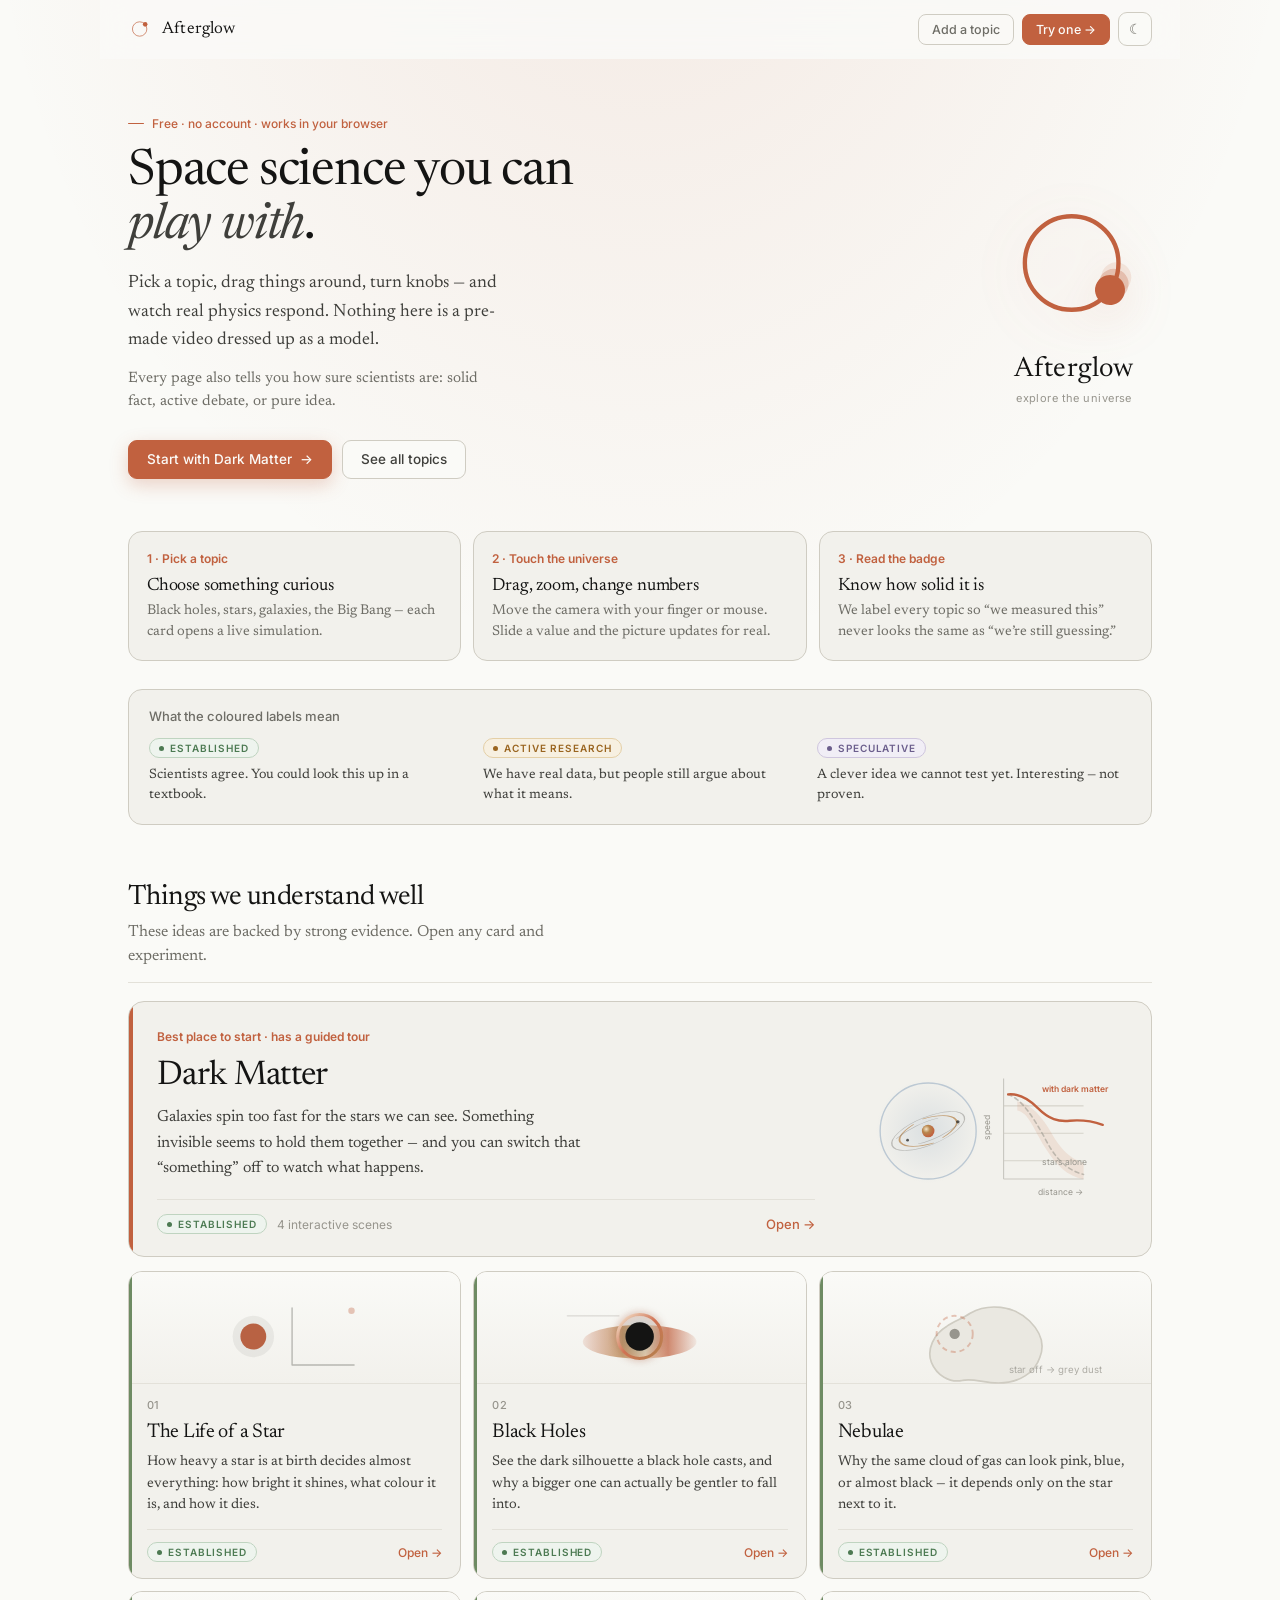
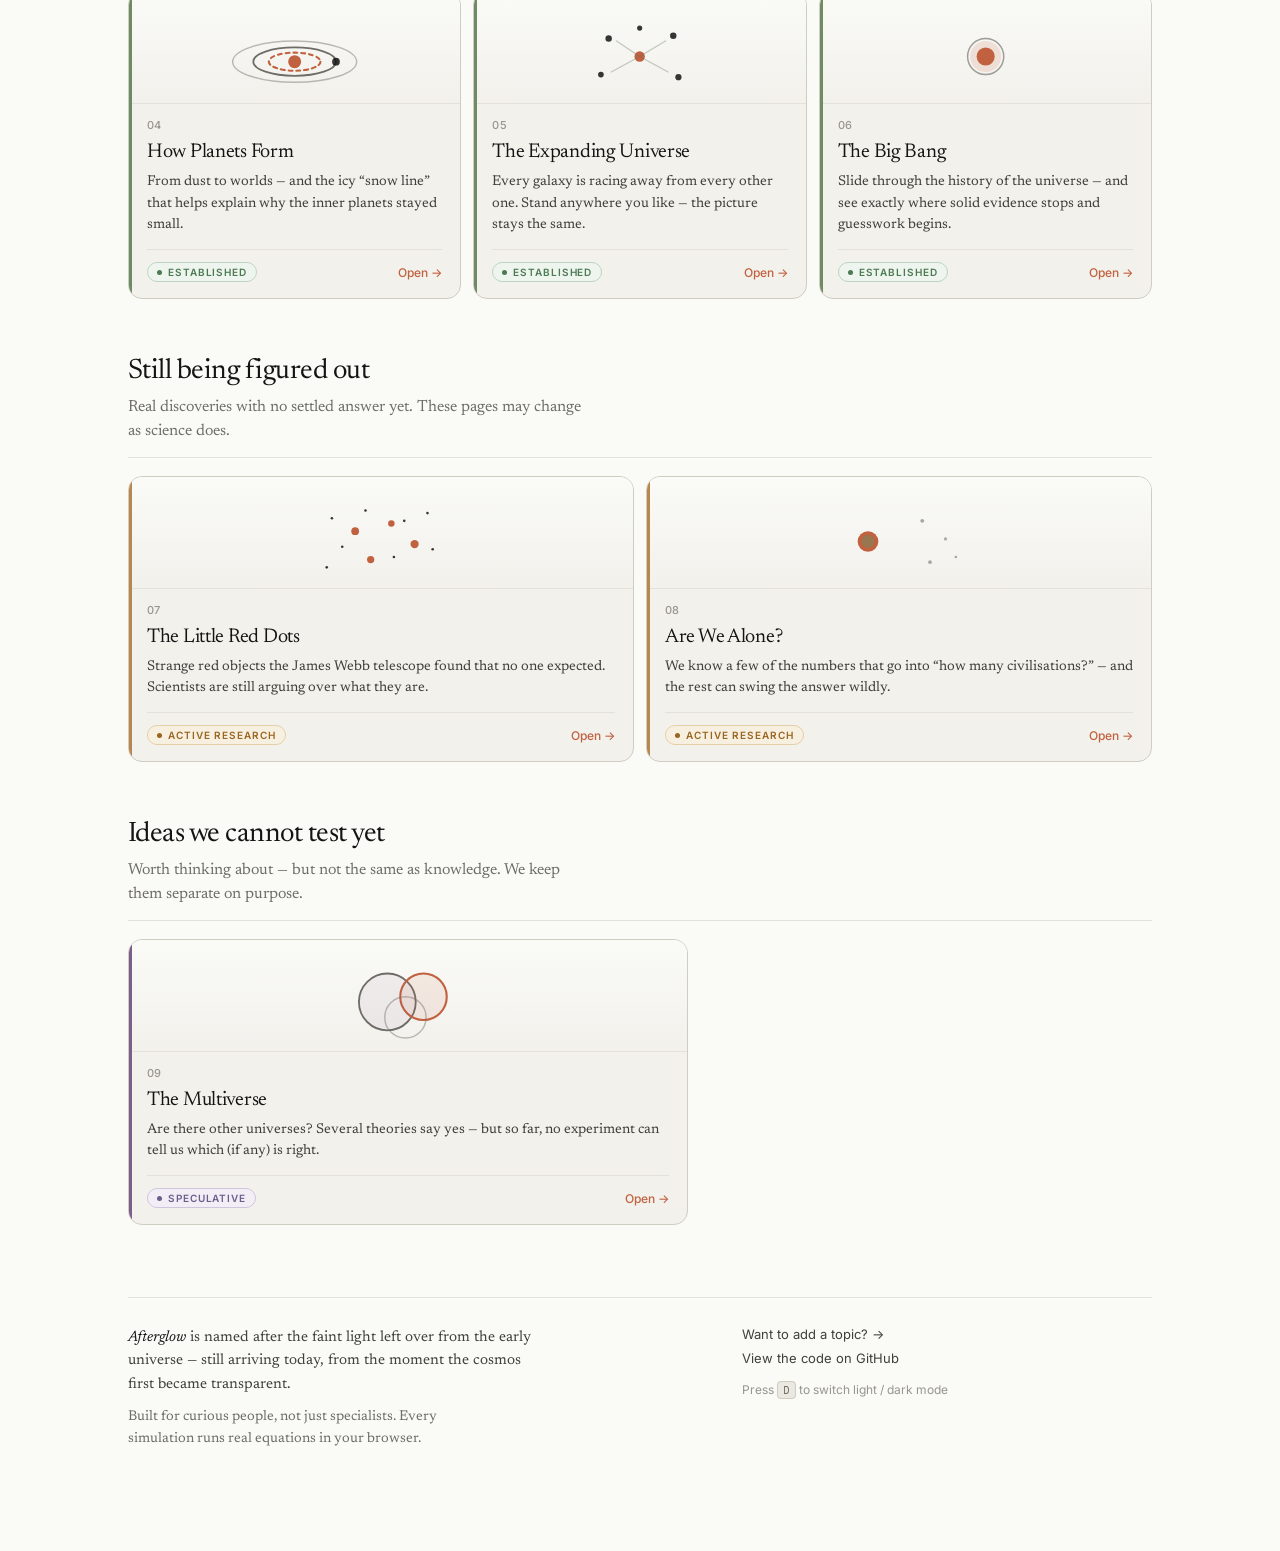
==== commit 777a0d09: "Add share card, mobile pinch zoom, and seamless logo orbit. Wire Open Graph/Twitter meta to a compre" ====
--- a/site/index.html
+++ b/site/index.html
@@ -7,6 +7,22 @@
 <meta name="theme-color" content="#FAFAF7">
 <title>Afterglow — explore the universe for yourself</title>
 <link rel="icon" type="image/svg+xml" href="engine/logo.svg">
+<!-- Share card (Open Graph / Twitter). Absolute URL so crawlers resolve the image. -->
+<meta property="og:type" content="website">
+<meta property="og:site_name" content="Afterglow">
+<meta property="og:url" content="https://afterglow-ecru.vercel.app/">
+<meta property="og:title" content="Afterglow — explore the universe for yourself">
+<meta property="og:description" content="Interactive astronomy where the equations actually run. Live simulations with honest confidence labels.">
+<meta property="og:image" content="https://afterglow-ecru.vercel.app/image.jpg">
+<meta property="og:image:type" content="image/jpeg">
+<meta property="og:image:width" content="1200">
+<meta property="og:image:height" content="630">
+<meta property="og:image:alt" content="Afterglow — the universe makes more sense when it moves">
+<meta name="twitter:card" content="summary_large_image">
+<meta name="twitter:title" content="Afterglow — explore the universe for yourself">
+<meta name="twitter:description" content="Interactive astronomy where the equations actually run. Live simulations with honest confidence labels.">
+<meta name="twitter:image" content="https://afterglow-ecru.vercel.app/image.jpg">
+<meta name="twitter:image:alt" content="Afterglow — the universe makes more sense when it moves">
 <link rel="preconnect" href="https://fonts.googleapis.com">
 <link rel="preconnect" href="https://fonts.gstatic.com" crossorigin>
 <link rel="stylesheet" href="https://fonts.googleapis.com/css2?family=Inter:wght@400;500;600&family=Newsreader:ital,opsz,wght@0,6..72,300..600&family=IBM+Plex+Mono:wght@400;500&display=swap">
@@ -46,12 +62,13 @@
   .brandmark svg{width:24px;height:24px;flex:none;overflow:visible}
   .brandmark .dot{transform-box:view-box;transform-origin:48.5px 50px}
   .brandmark .t1,.brandmark .t2{opacity:0;transition:opacity .25s var(--ease)}
+  /* Fallback if JS never runs; .orbit-js takes over so hover never restarts mid-arc */
   .brandmark:hover .dot{animation:orbit 2.9s linear infinite}
-  .brandmark:hover .lead{animation-delay:-.22s}
-  .brandmark:hover .t1{opacity:.34;animation-delay:-.11s}
-  .brandmark:hover .t2{opacity:.15;animation-delay:0s}
+  .brandmark:hover .t1{opacity:.34}
+  .brandmark:hover .t2{opacity:.15}
+  .brandmark.orbit-js .dot,.brandmark.orbit-js:hover .dot{animation:none}
   .brandmark .ring{transition:stroke-width .3s var(--ease)}
-  .brandmark:hover .ring{animation:breathe 2.9s ease-in-out infinite}
+  .brandmark:hover .ring{stroke-width:3.5}
   .brandmark .wordmark{
     font-family:var(--serif);font-size:17px;letter-spacing:.01em;color:var(--ink);
     transition:letter-spacing .35s var(--ease),color .2s var(--ease);
@@ -91,14 +108,15 @@
     transform:scale(1.03);
   }
   .hero-mark .dot{transform-box:view-box;transform-origin:48.5px 50px}
-  .hero-mark .t1,.hero-mark .t2{opacity:0;transition:opacity .3s var(--ease)}
+  .hero-mark .t1,.hero-mark .t2{transition:opacity .3s var(--ease)}
+  /* CSS fallback orbit (fixed speed). Hover used to change animation-duration,
+     which restarts the keyframes and makes the orb jump. JS (.orbit-js) owns
+     the angle and only changes angular speed on hover. */
   .hero-mark .dot{animation:orbit 7.5s linear infinite}
-  .hero-mark .lead{animation-delay:0s}
-  .hero-mark .t1{opacity:.28;animation-delay:-.18s}
-  .hero-mark .t2{opacity:.12;animation-delay:-.36s}
+  .hero-mark .t1{opacity:.28}
+  .hero-mark .t2{opacity:.12}
+  .hero-mark.orbit-js .dot{animation:none}
   .hero-mark .ring{animation:breathe 7.5s ease-in-out infinite}
-  .hero-mark:hover .dot{animation-duration:2.8s}
-  .hero-mark:hover .ring{animation-duration:2.8s}
   .hero-mark:hover .t1{opacity:.4}
   .hero-mark:hover .t2{opacity:.18}
   @keyframes orbit{from{transform:rotate(0deg)}to{transform:rotate(360deg)}}
@@ -578,12 +596,13 @@
   }
 
   @media (prefers-reduced-motion: reduce){
-    .brandmark:hover .dot,.brandmark:hover .ring,
+    .brandmark:hover .dot,
     .hero-mark .dot,.hero-mark .ring,
     .fig .spin,.fig .orbit-dot,.fig .wave,.fig .pulse,.fig .red-dot,
     .fig-dm .disk-spin,.fig-dm .orbit-star,.fig-bh .disk-back,.fig-bh .disk-front,.fig-bh .photon{animation:none!important}
     .brandmark:hover .t1,.brandmark:hover .t2,
     .hero-mark .t1,.hero-mark .t2{opacity:0}
+    .brandmark .dot,.hero-mark .dot{transform:none!important}
     .fig .draw,.fig-dm .observed,.fig-bh .ray{stroke-dashoffset:0}
     .fig-dm .gap{opacity:1}
     a.featured,a.card,.howto article,.fig .out,.fig .bubble,.fig .bang-ring,
@@ -1097,6 +1116,59 @@
   paintChrome();
   document.addEventListener('themechange', paintChrome);
 
+  /* Continuous logo orbit: keep a running phase (0–1 turns) and only change
+     angular speed on hover. Changing CSS animation-duration restarts keyframes
+     and the orb jumps to a different place on the ring. */
+  function wireLogoOrbit(root, {idlePeriod=7.5, hoverPeriod=2.8, phases={lead:0,t1:0,t2:0}}={}){
+    if(!root || matchMedia('(prefers-reduced-motion: reduce)').matches) return;
+    const nodes = [...root.querySelectorAll('.dot')].map(el=>{
+      const kind = el.classList.contains('t2') ? 't2'
+                 : el.classList.contains('t1') ? 't1' : 'lead';
+      return {el, phase: phases[kind]||0};
+    });
+    if(!nodes.length) return;
+    root.classList.add('orbit-js');
+    let turn = 0;
+    let period = Number.isFinite(idlePeriod) ? idlePeriod : null; // null = parked
+    let last = performance.now();
+    let hot = false;
+    const setPeriod = ()=>{
+      period = hot ? hoverPeriod : (Number.isFinite(idlePeriod) ? idlePeriod : null);
+    };
+    const onHot = on=>{ hot=on; setPeriod(); };
+    root.addEventListener('pointerenter',()=>onHot(true));
+    root.addEventListener('pointerleave',()=>onHot(false));
+    root.addEventListener('focus',()=>onHot(true));
+    root.addEventListener('blur',()=>onHot(false));
+    const paint = ()=>{
+      for(const {el, phase} of nodes){
+        const deg = ((turn - phase) % 1 + 1) % 1 * 360;
+        el.style.transform = `rotate(${deg}deg)`;
+      }
+    };
+    paint();
+    (function tick(now){
+      const dt = Math.min(0.064, (now-last)/1000);
+      last = now;
+      if(period!=null && period>0){
+        turn = (turn + dt/period) % 1;
+        paint();
+      }
+      requestAnimationFrame(tick);
+    })(last);
+  }
+  /* Phase offsets match the old animation-delay ratios (delay / period). */
+  wireLogoOrbit(document.querySelector('.hero-mark'), {
+    idlePeriod: 7.5,
+    hoverPeriod: 2.8,
+    phases: {lead:0, t1:0.18/7.5, t2:0.36/7.5}
+  });
+  wireLogoOrbit(document.querySelector('.brandmark'), {
+    idlePeriod: Infinity,   // parked until hover
+    hoverPeriod: 2.9,
+    phases: {lead:0, t1:0.11/2.9, t2:0.22/2.9}
+  });
+
   /* Draw the dark-matter curve when the featured card enters view. */
   const feat = document.getElementById('featured-dm');
   if(feat && 'IntersectionObserver' in window){
--- a/site/engine/style.css
+++ b/site/engine/style.css
@@ -128,7 +128,8 @@
   border:1px solid var(--line-2);
   background:radial-gradient(ellipse at 50% 42%,#1D1D1A 0%,#0B0B0A 72%);
 }
-#gl{display:block;width:100%;height:100%}
+/* touch-action:none — keep pinch on the canvas for 3D dolly, not browser page-zoom */
+#gl{display:block;width:100%;height:100%;touch-action:none}
 #inspector{
   position:absolute;top:16px;right:16px;width:432px;z-index:8;
   background:var(--paper);border:1px solid var(--line-2);border-radius:11px;
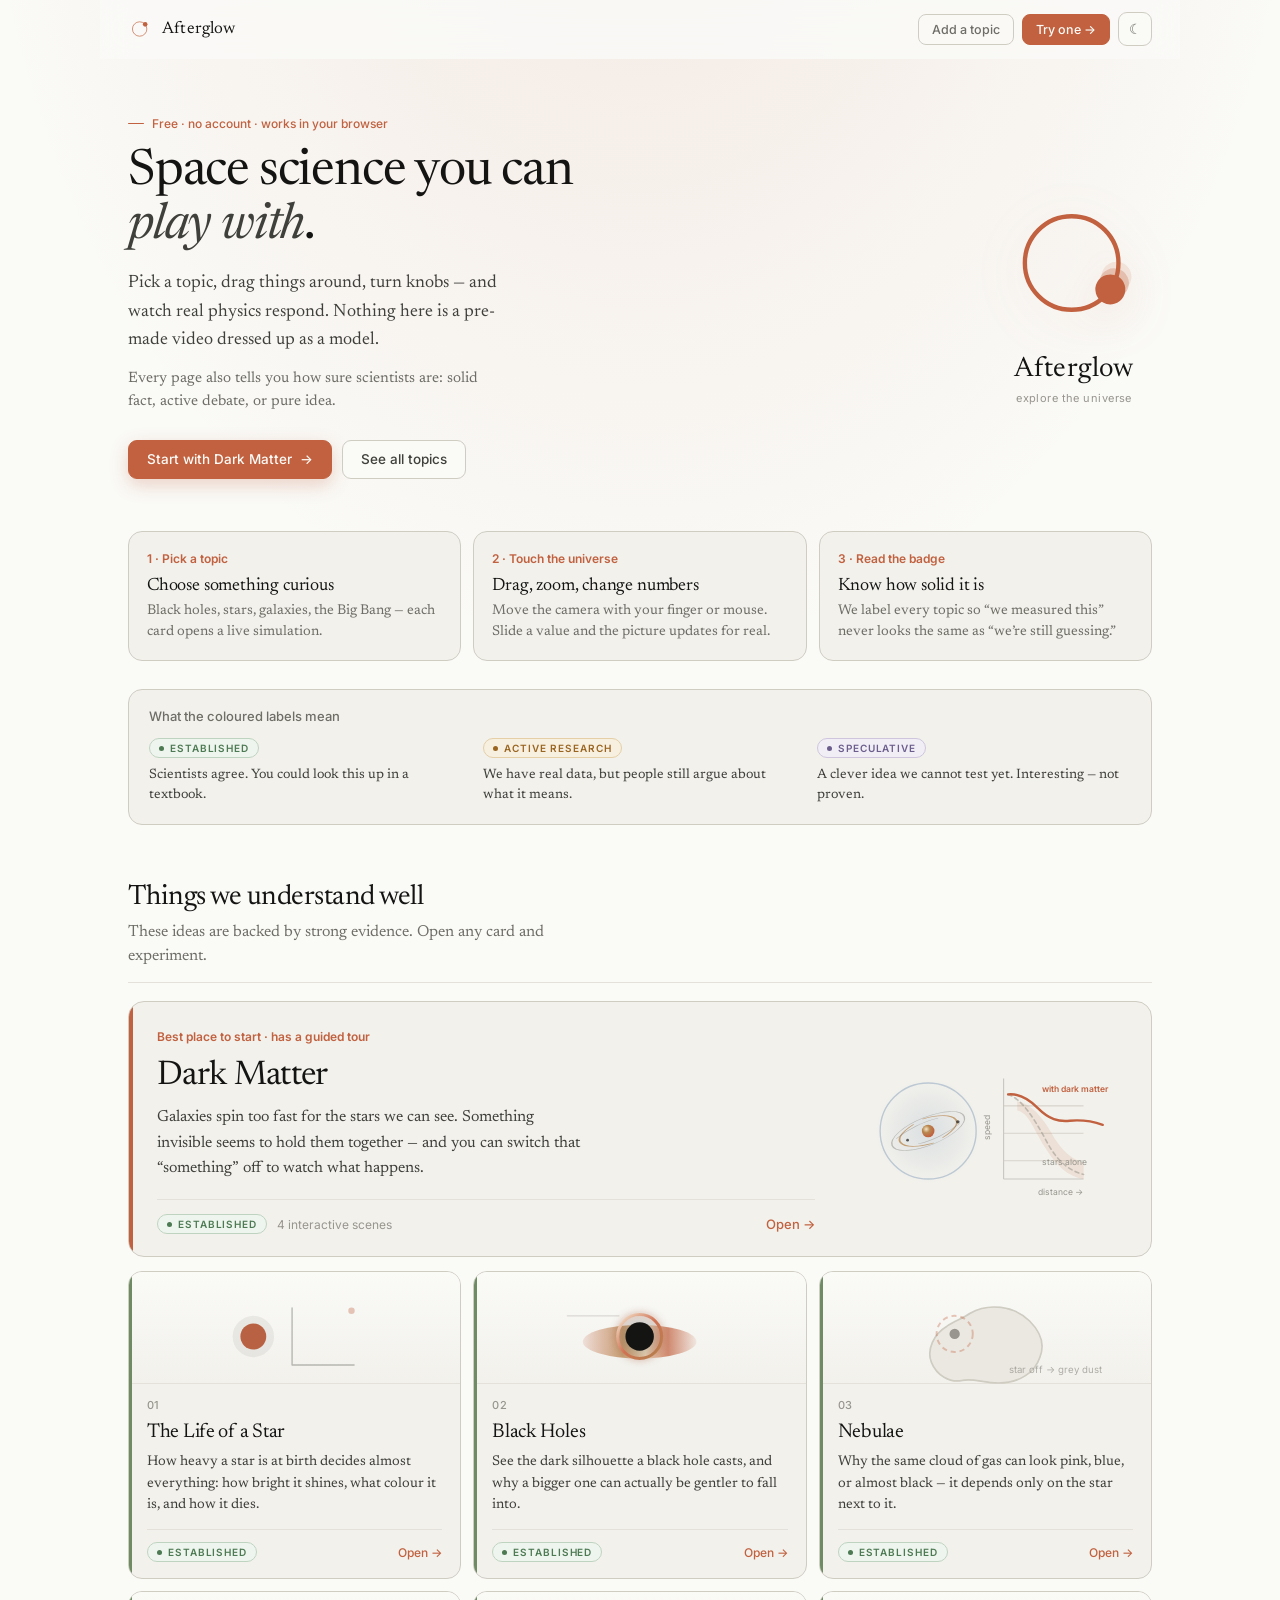
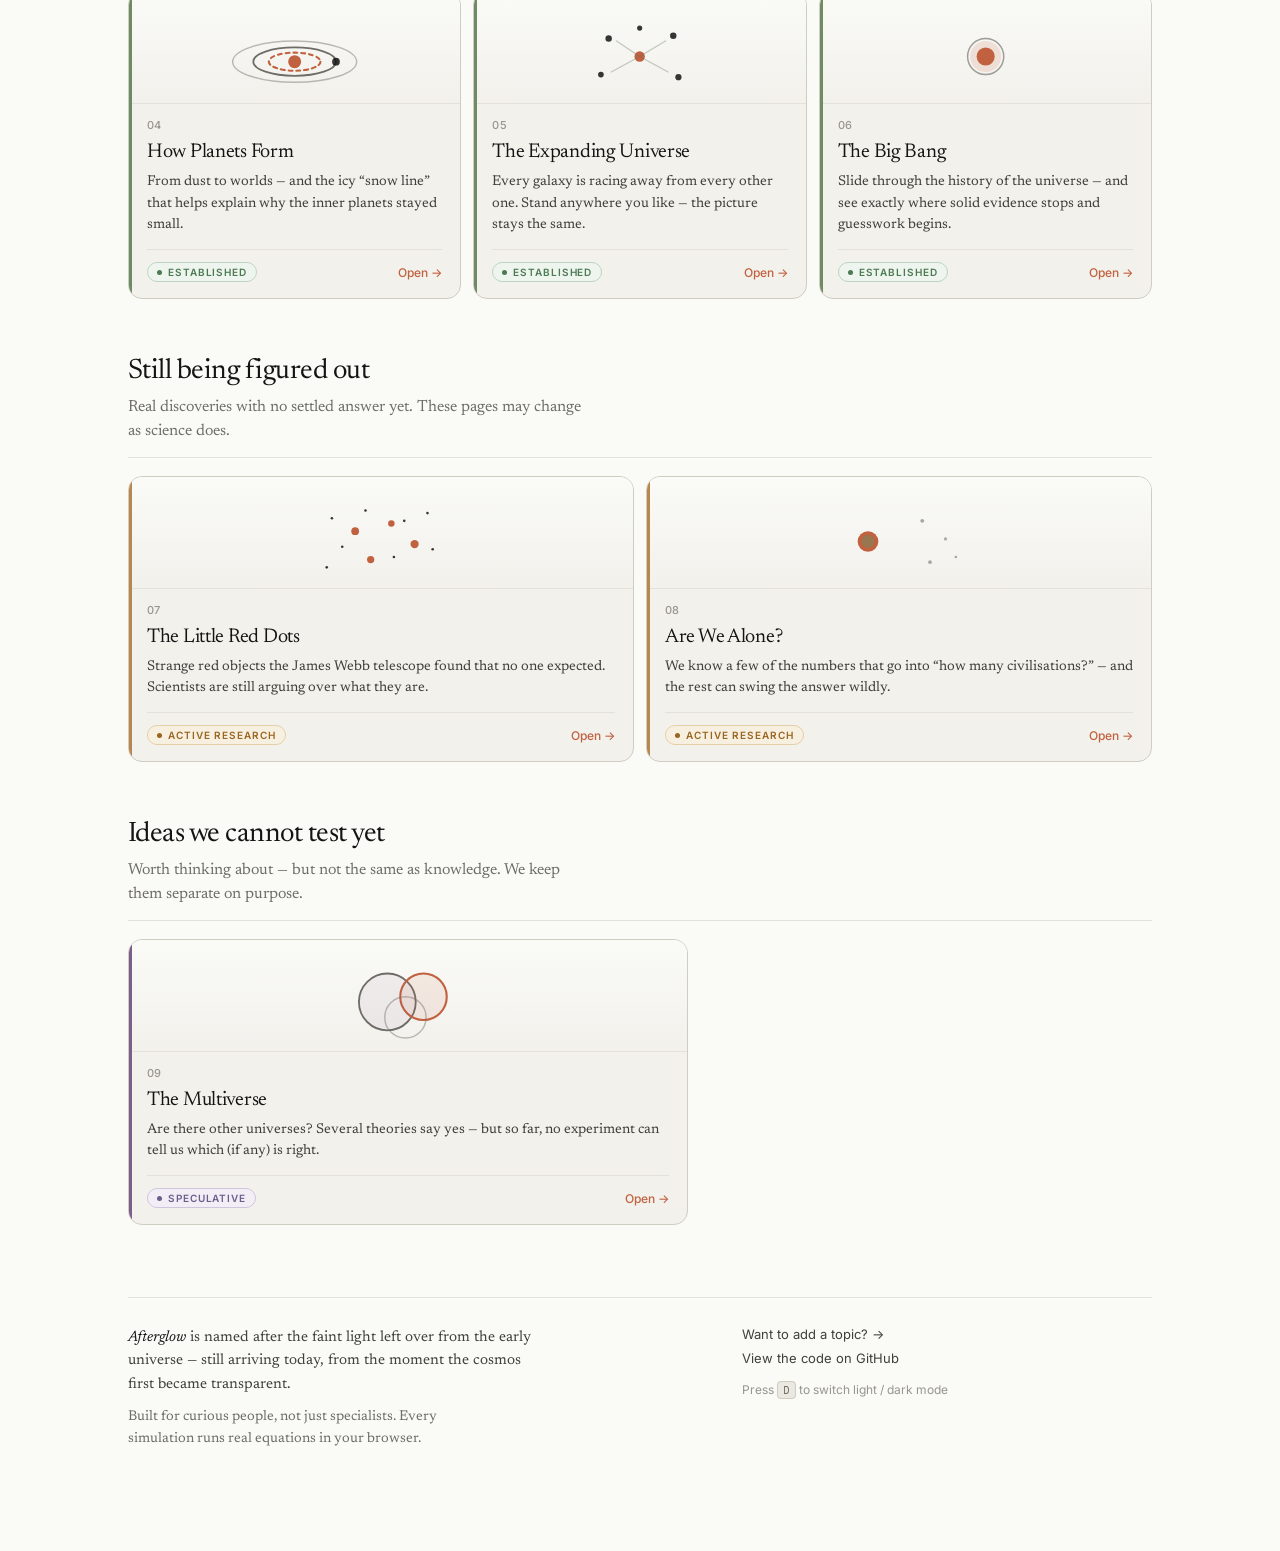
==== commit f70ae7c5: "Fix share cards: serve OG meta at / instead of redirecting. Root used a 307 to /site/ with no HTML, " ====
--- a/site/index.html
+++ b/site/index.html
@@ -14,6 +14,7 @@
 <meta property="og:title" content="Afterglow — explore the universe for yourself">
 <meta property="og:description" content="Interactive astronomy where the equations actually run. Live simulations with honest confidence labels.">
 <meta property="og:image" content="https://afterglow-ecru.vercel.app/image.jpg">
+<meta property="og:image:secure_url" content="https://afterglow-ecru.vercel.app/image.jpg">
 <meta property="og:image:type" content="image/jpeg">
 <meta property="og:image:width" content="1200">
 <meta property="og:image:height" content="630">
@@ -23,6 +24,7 @@
 <meta name="twitter:description" content="Interactive astronomy where the equations actually run. Live simulations with honest confidence labels.">
 <meta name="twitter:image" content="https://afterglow-ecru.vercel.app/image.jpg">
 <meta name="twitter:image:alt" content="Afterglow — the universe makes more sense when it moves">
+<link rel="canonical" href="https://afterglow-ecru.vercel.app/">
 <link rel="preconnect" href="https://fonts.googleapis.com">
 <link rel="preconnect" href="https://fonts.gstatic.com" crossorigin>
 <link rel="stylesheet" href="https://fonts.googleapis.com/css2?family=Inter:wght@400;500;600&family=Newsreader:ital,opsz,wght@0,6..72,300..600&family=IBM+Plex+Mono:wght@400;500&display=swap">
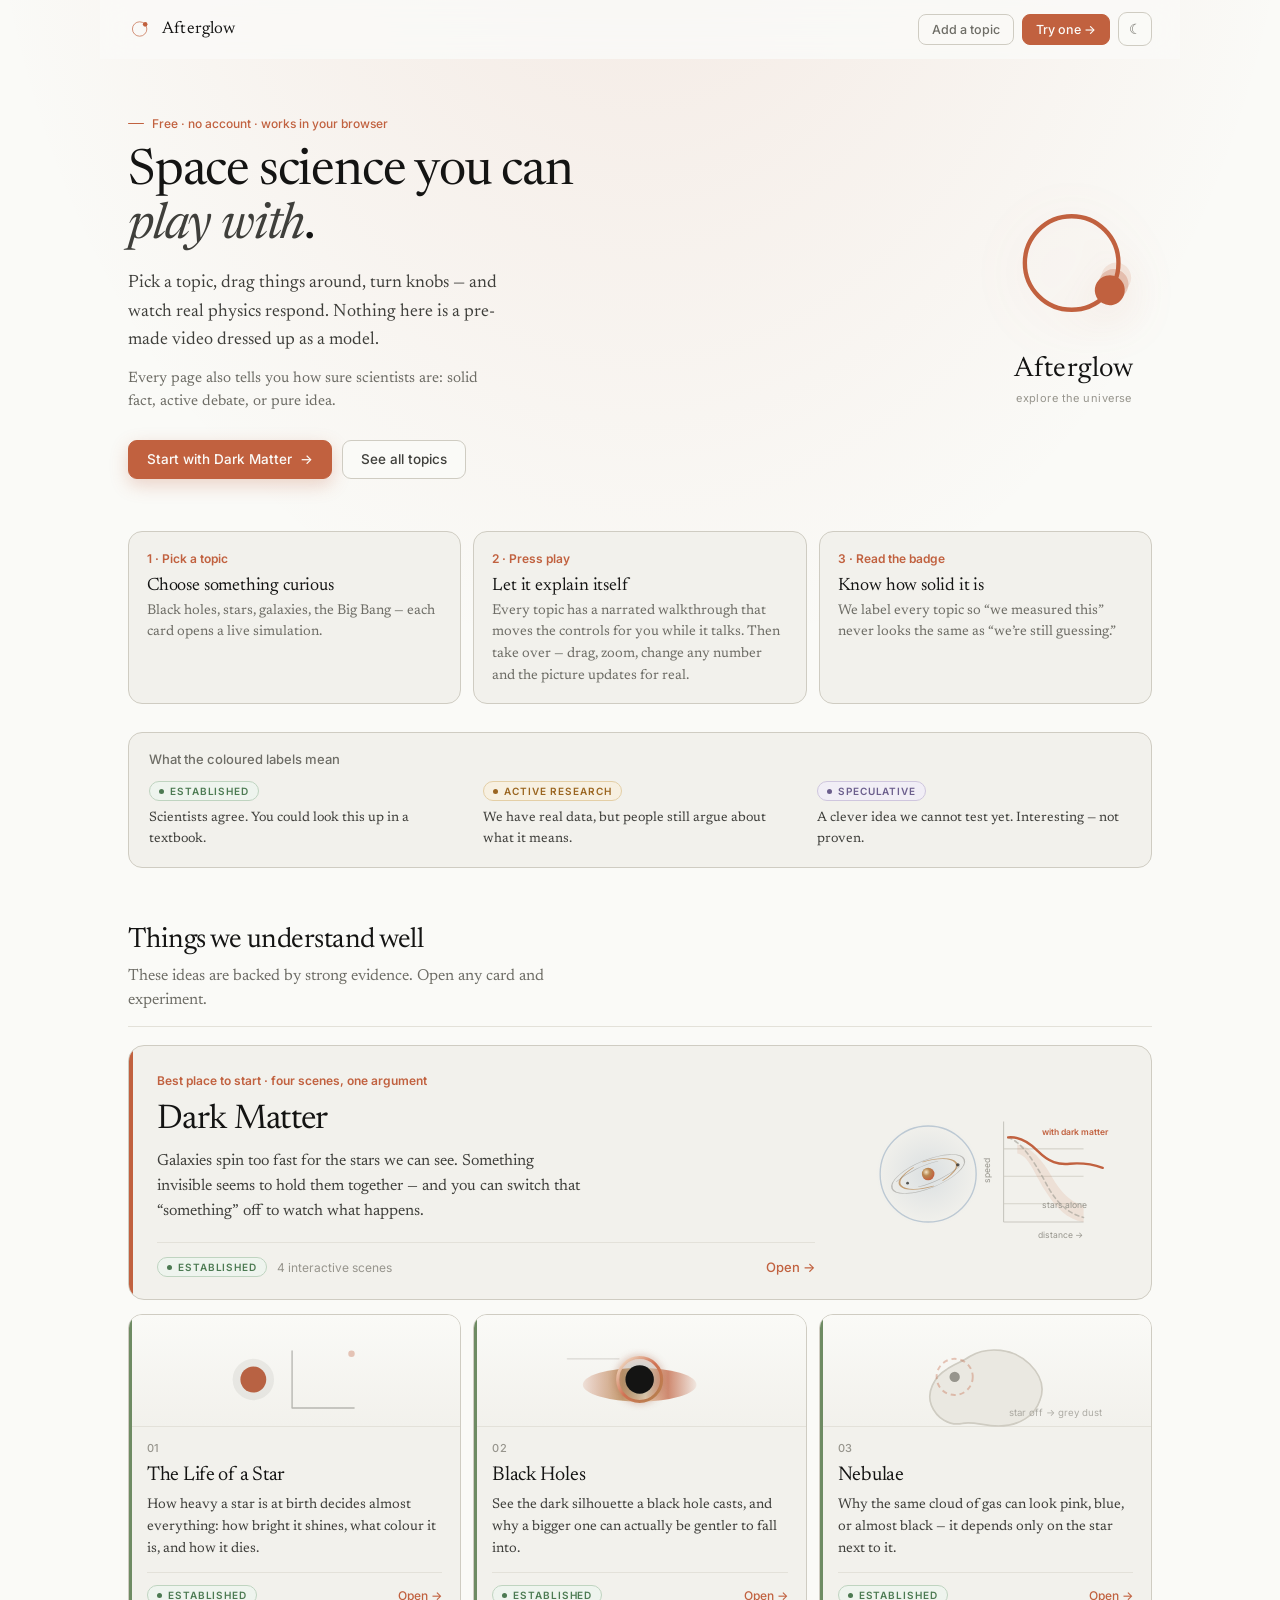
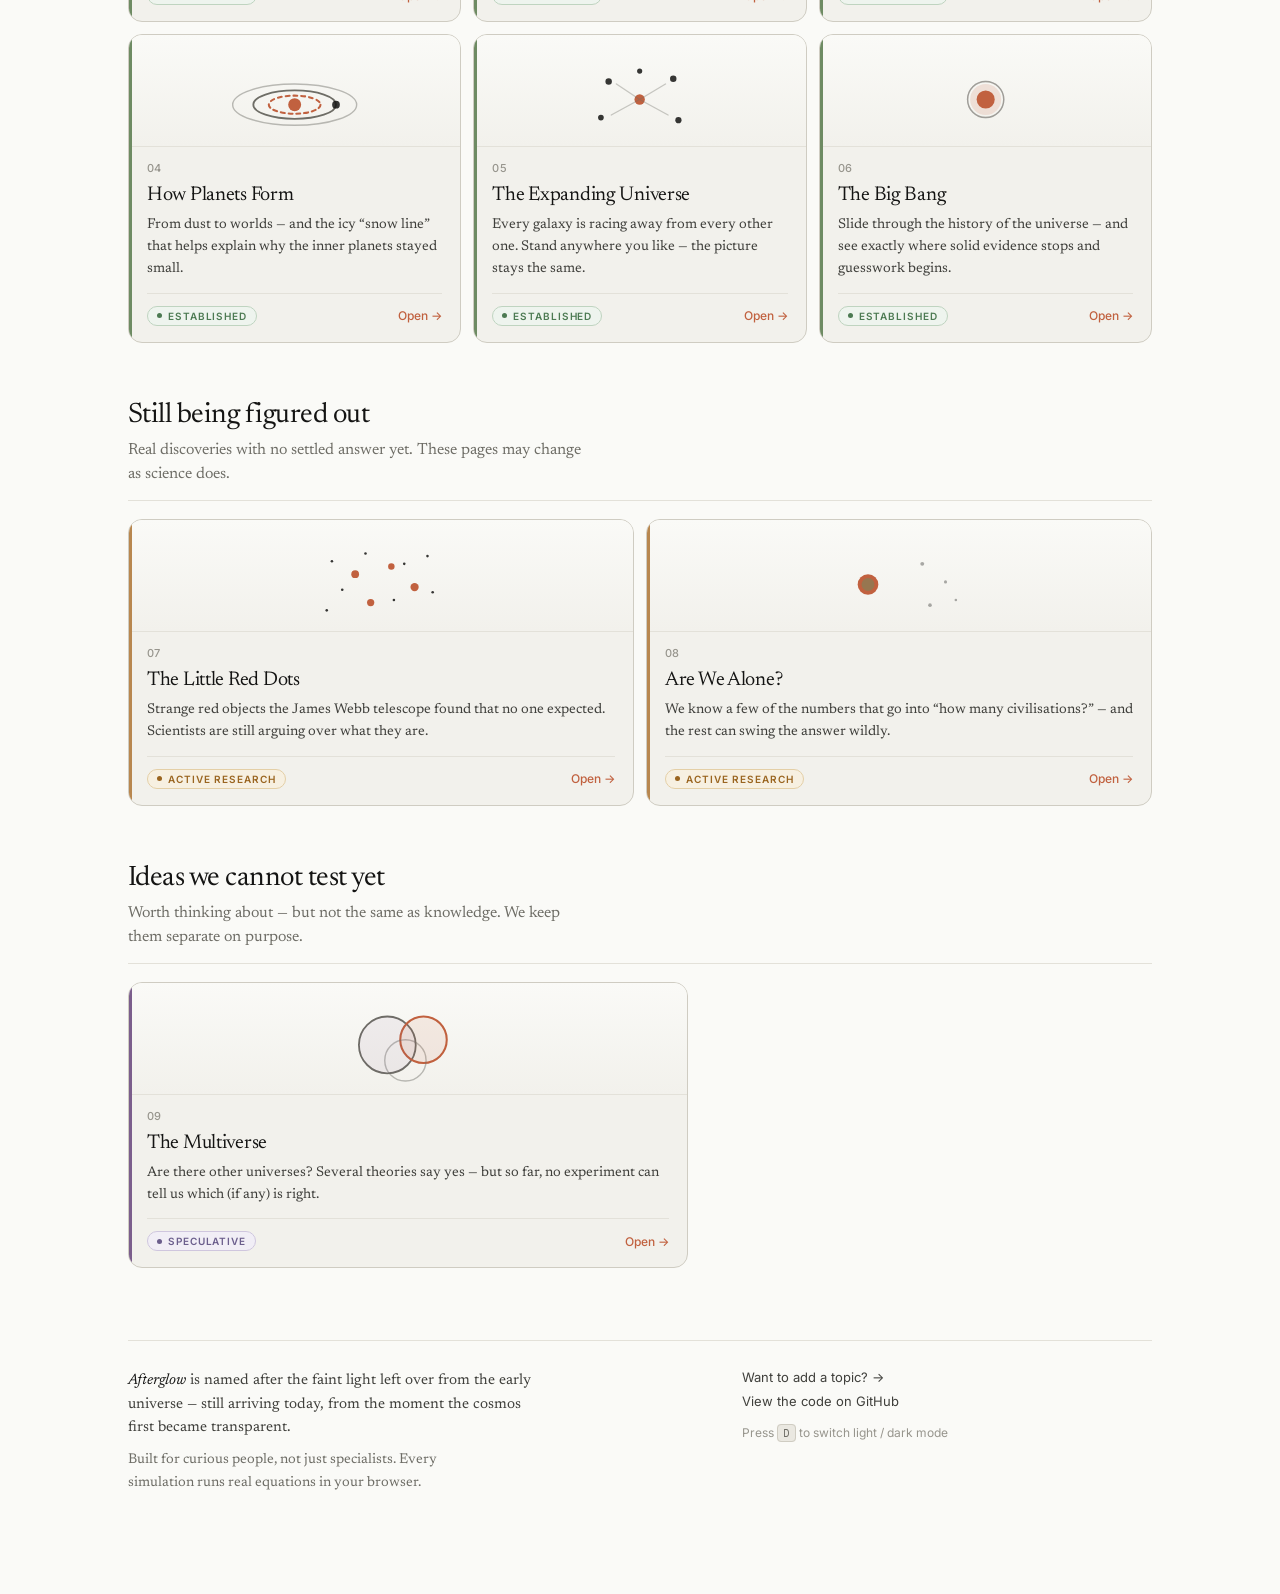
==== commit a230d74c: "Add a narrated guided tour to every topic Each module now has the walkthrough that until now only da" ====
--- a/site/index.html
+++ b/site/index.html
@@ -709,9 +709,10 @@
       <p>Black holes, stars, galaxies, the Big Bang — each card opens a live simulation.</p>
     </article>
     <article>
-      <p class="step">2 · Touch the universe</p>
-      <h2>Drag, zoom, change numbers</h2>
-      <p>Move the camera with your finger or mouse. Slide a value and the picture updates for real.</p>
+      <p class="step">2 · Press play</p>
+      <h2>Let it explain itself</h2>
+      <p>Every topic has a narrated walkthrough that moves the controls for you while it talks.
+         Then take over — drag, zoom, change any number and the picture updates for real.</p>
     </article>
     <article>
       <p class="step">3 · Read the badge</p>
@@ -746,7 +747,7 @@
 
     <a class="featured" id="featured-dm" href="../dark-matter-visualizations.html">
       <div class="featured-copy">
-        <p class="kicker">Best place to start · has a guided tour</p>
+        <p class="kicker">Best place to start · four scenes, one argument</p>
         <h3>Dark Matter</h3>
         <p>Galaxies spin too fast for the stars we can see. Something invisible seems to hold them together —
            and you can switch that “something” off to watch what happens.</p>
--- a/site/engine/style.css
+++ b/site/engine/style.css
@@ -276,6 +276,86 @@
   box-shadow:0 8px 24px rgba(0,0,0,.3);transition:opacity .14s;
 }
 #tip.on{opacity:1}
+
+/* ═══════════════════════════════════════════════════════════════════════════
+   Guided tour
+   The narration bar takes the caption's place at the foot of the stage, so the
+   simulation itself is never covered. Controls stay live throughout — the point
+   is that you watch the sliders move, then grab them yourself.
+   ═══════════════════════════════════════════════════════════════════════════ */
+.tourbtn{
+  display:inline-flex;align-items:center;gap:8px;cursor:pointer;
+  font-family:var(--sans);font-size:12px;font-weight:500;line-height:1;
+  background:var(--clay);color:#FCFBF8;border:1px solid var(--clay);
+  border-radius:9px;padding:0 13px;height:34px;white-space:nowrap;
+  transition:background .16s var(--ease),border-color .16s var(--ease),
+             transform .16s var(--ease),box-shadow .16s var(--ease);
+}
+.tourbtn:hover{
+  background:var(--clay-2);border-color:var(--clay-2);
+  transform:translateY(-1px);box-shadow:0 4px 14px rgba(193,97,63,.28);
+}
+.tourbtn:active{transform:translateY(0) scale(.97);box-shadow:none}
+.tourbtn .tb-ico{font-size:10px;display:block;transition:transform .3s var(--ease)}
+.tourbtn:hover .tb-ico{transform:translateX(2px)}
+/* While it is running the button reads as the way out, not another way in. */
+.tourbtn.running{background:transparent;color:var(--clay);border-color:var(--clay)}
+.tourbtn.running .tb-ico{transform:none}
+.tourbtn.running .tb-ico::before{content:'❚❚';font-size:9px}
+.tourbtn.running .tb-ico{font-size:0}
+
+#tourbar{
+  position:absolute;left:18px;right:18px;bottom:18px;z-index:20;
+  background:var(--paper);border:1px solid var(--line-2);border-radius:13px;
+  border-left:3px solid var(--clay);
+  padding:12px 16px 11px;box-shadow:var(--shadow);
+  opacity:0;transform:translateY(14px);pointer-events:none;
+  transition:opacity .3s var(--ease),transform .3s var(--ease);
+}
+#app.tour #tourbar{opacity:1;transform:none;pointer-events:auto}
+/* The narration says what the caption would have said. */
+#app.tour #caption{opacity:0;pointer-events:none;transition:opacity .25s var(--ease)}
+
+.tb-head{display:flex;align-items:center;gap:12px;margin-bottom:9px}
+.tb-dots{display:flex;gap:5px;flex-wrap:wrap;min-width:0}
+.tb-dot{
+  width:22px;height:4px;border-radius:2px;border:none;padding:0;cursor:pointer;
+  background:var(--line-2);transition:background .2s var(--ease),transform .2s var(--ease);
+}
+.tb-dot:hover{background:var(--ink-4);transform:scaleY(1.6)}
+.tb-dot.past{background:var(--ink-4)}
+.tb-dot.on{background:var(--clay);transform:scaleY(1.8)}
+.tb-count{
+  margin-left:auto;font-family:var(--mono);font-size:10.5px;color:var(--ink-4);
+  white-space:nowrap;
+}
+.tb-x{
+  background:none;border:none;cursor:pointer;color:var(--ink-4);font-size:12px;
+  line-height:1;padding:6px 7px;border-radius:6px;flex:none;
+  transition:background .14s var(--ease),color .14s var(--ease),transform .14s var(--ease);
+}
+.tb-x:hover{background:var(--line);color:var(--ink);transform:rotate(90deg)}
+
+.tb-say{
+  margin:0 0 11px;font-family:var(--serif);font-size:16px;line-height:1.55;
+  color:var(--ink);max-width:74ch;
+}
+.tb-say b{font-weight:600}
+.tb-say .cite{font-family:var(--mono);font-size:10.5px;color:var(--ink-4)}
+
+.tb-foot{display:flex;align-items:center;gap:7px}
+.tb-sp{margin-left:auto}
+.tb-b{
+  width:34px;height:34px;flex:none;display:grid;place-items:center;cursor:pointer;
+  background:var(--paper);color:var(--ink-3);border:1px solid var(--line-2);
+  border-radius:9px;font-size:12px;line-height:1;
+  transition:background .15s var(--ease),color .15s var(--ease),
+             border-color .15s var(--ease),transform .15s var(--ease);
+}
+.tb-b:hover{background:var(--paper-3);color:var(--ink);border-color:var(--ink-4);transform:translateY(-1px)}
+.tb-b:active{transform:translateY(0) scale(.92)}
+.tb-play{background:var(--clay);color:#FCFBF8;border-color:var(--clay);font-size:11px}
+.tb-play:hover{background:var(--clay-2);border-color:var(--clay-2);color:#FCFBF8}
 
 /* ═══════════════════════════════════════════════════════════════════════════
    Mobile / narrow viewports
@@ -352,6 +432,14 @@
   input[type=range]{height:4px}
   input[type=range]::-webkit-slider-thumb{width:18px;height:18px}
   input[type=range]::-moz-range-thumb{width:18px;height:18px}
+
+  .tourbtn{height:38px;padding:0 12px;order:-1}
+  #tourbar{left:8px;right:8px;bottom:8px;padding:10px 12px 10px;border-radius:12px}
+  .tb-say{font-size:14.5px;line-height:1.5;margin-bottom:10px;max-height:32vh;overflow:auto}
+  .tb-dot{width:14px}
+  .tb-b{width:40px;height:40px}            /* thumb-sized on touch */
+  /* The controls sheet would cover the narration; the tour drives them anyway. */
+  #app.tour #panel{transform:translateY(calc(100% + 18px));opacity:0;pointer-events:none}
 }
 
 /* Phones in portrait — tighter chrome */
@@ -363,4 +451,11 @@
   #panel{left:4px;right:4px;bottom:4px;max-height:min(56vh,460px);border-radius:12px}
   #caption{left:6px;right:6px;bottom:6px;font-size:12px;padding:9px 11px}
   #inspector{top:6px;right:6px}
-}
+  /* "Guided tour" pushes the title off the row at this width. */
+  .tourbtn .tb-lab{font-size:0}
+  .tourbtn .tb-lab::after{content:'Tour';font-size:12px}
+  #tourbar{left:6px;right:6px;bottom:6px}
+  .tb-say{font-size:14px}
+  /* Narration is the point on a phone — give it the whole stage. */
+  #app.tour #inspector{display:none}
+}
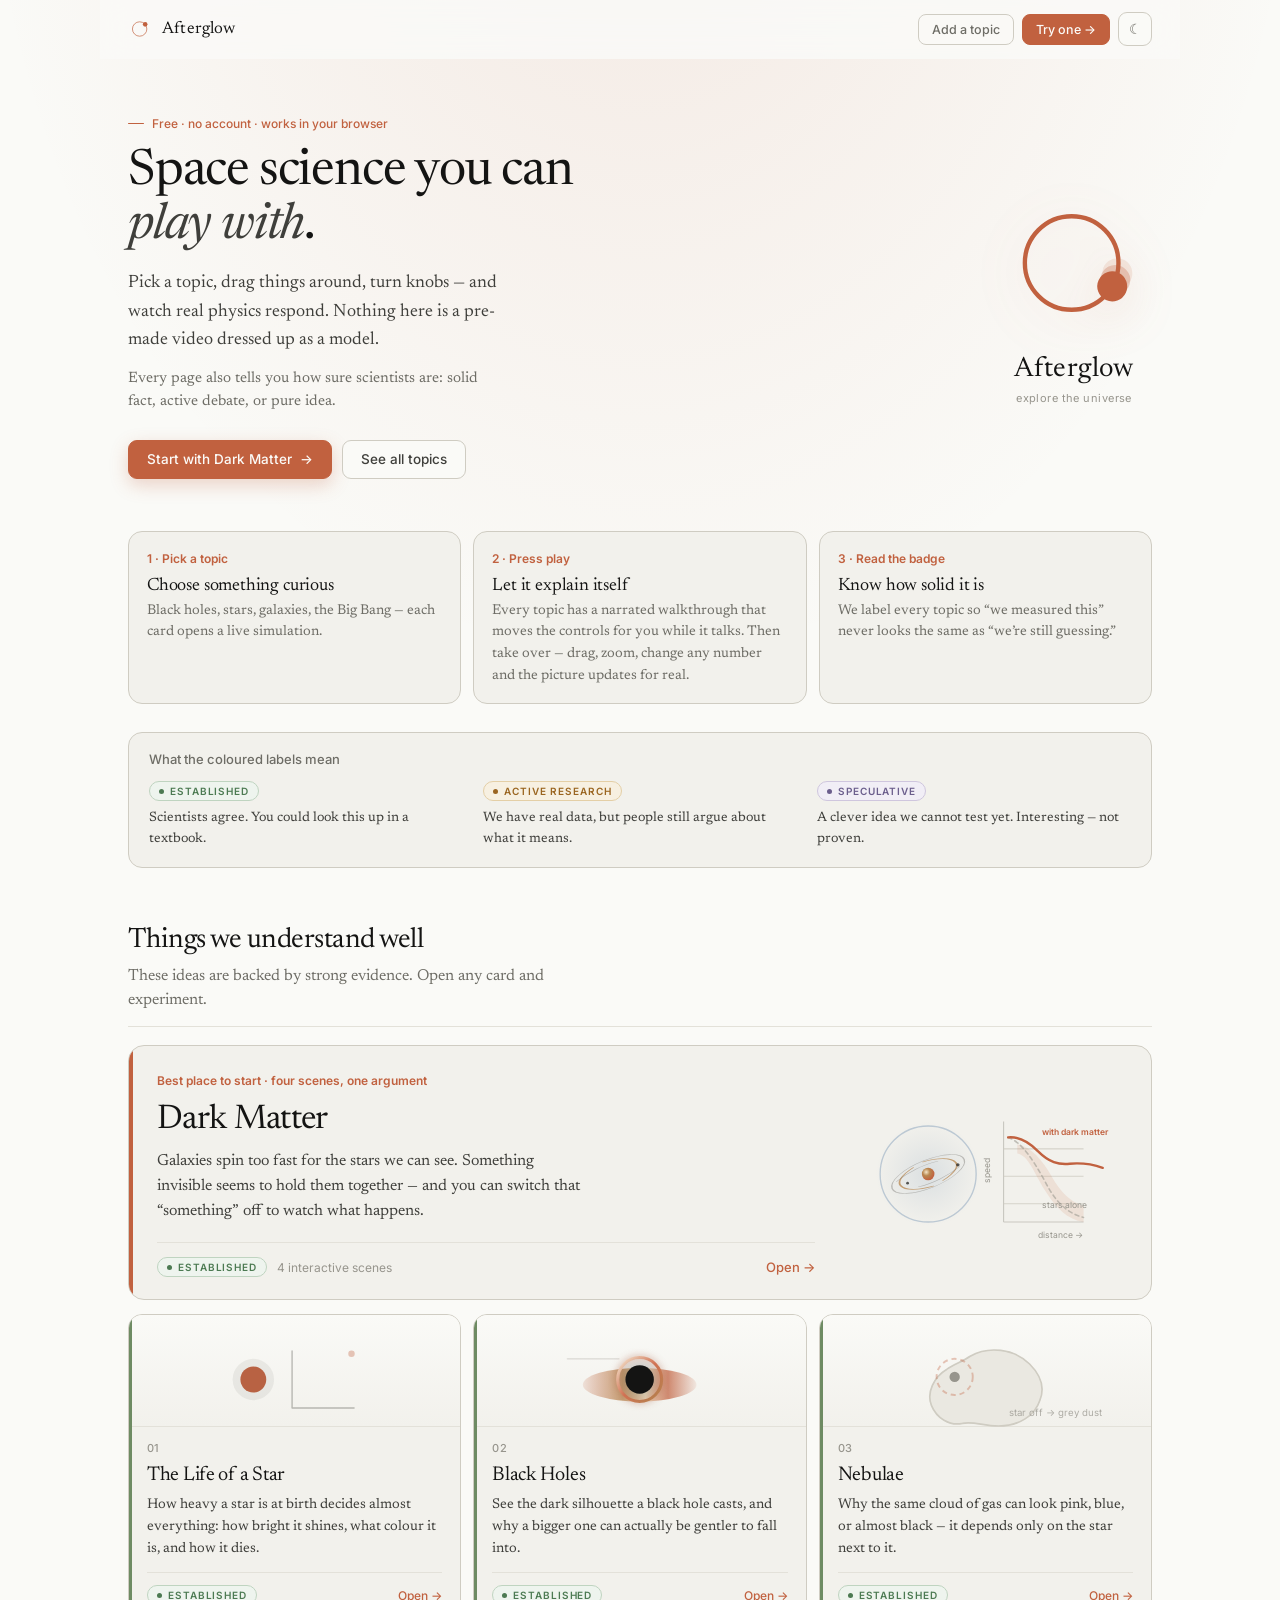
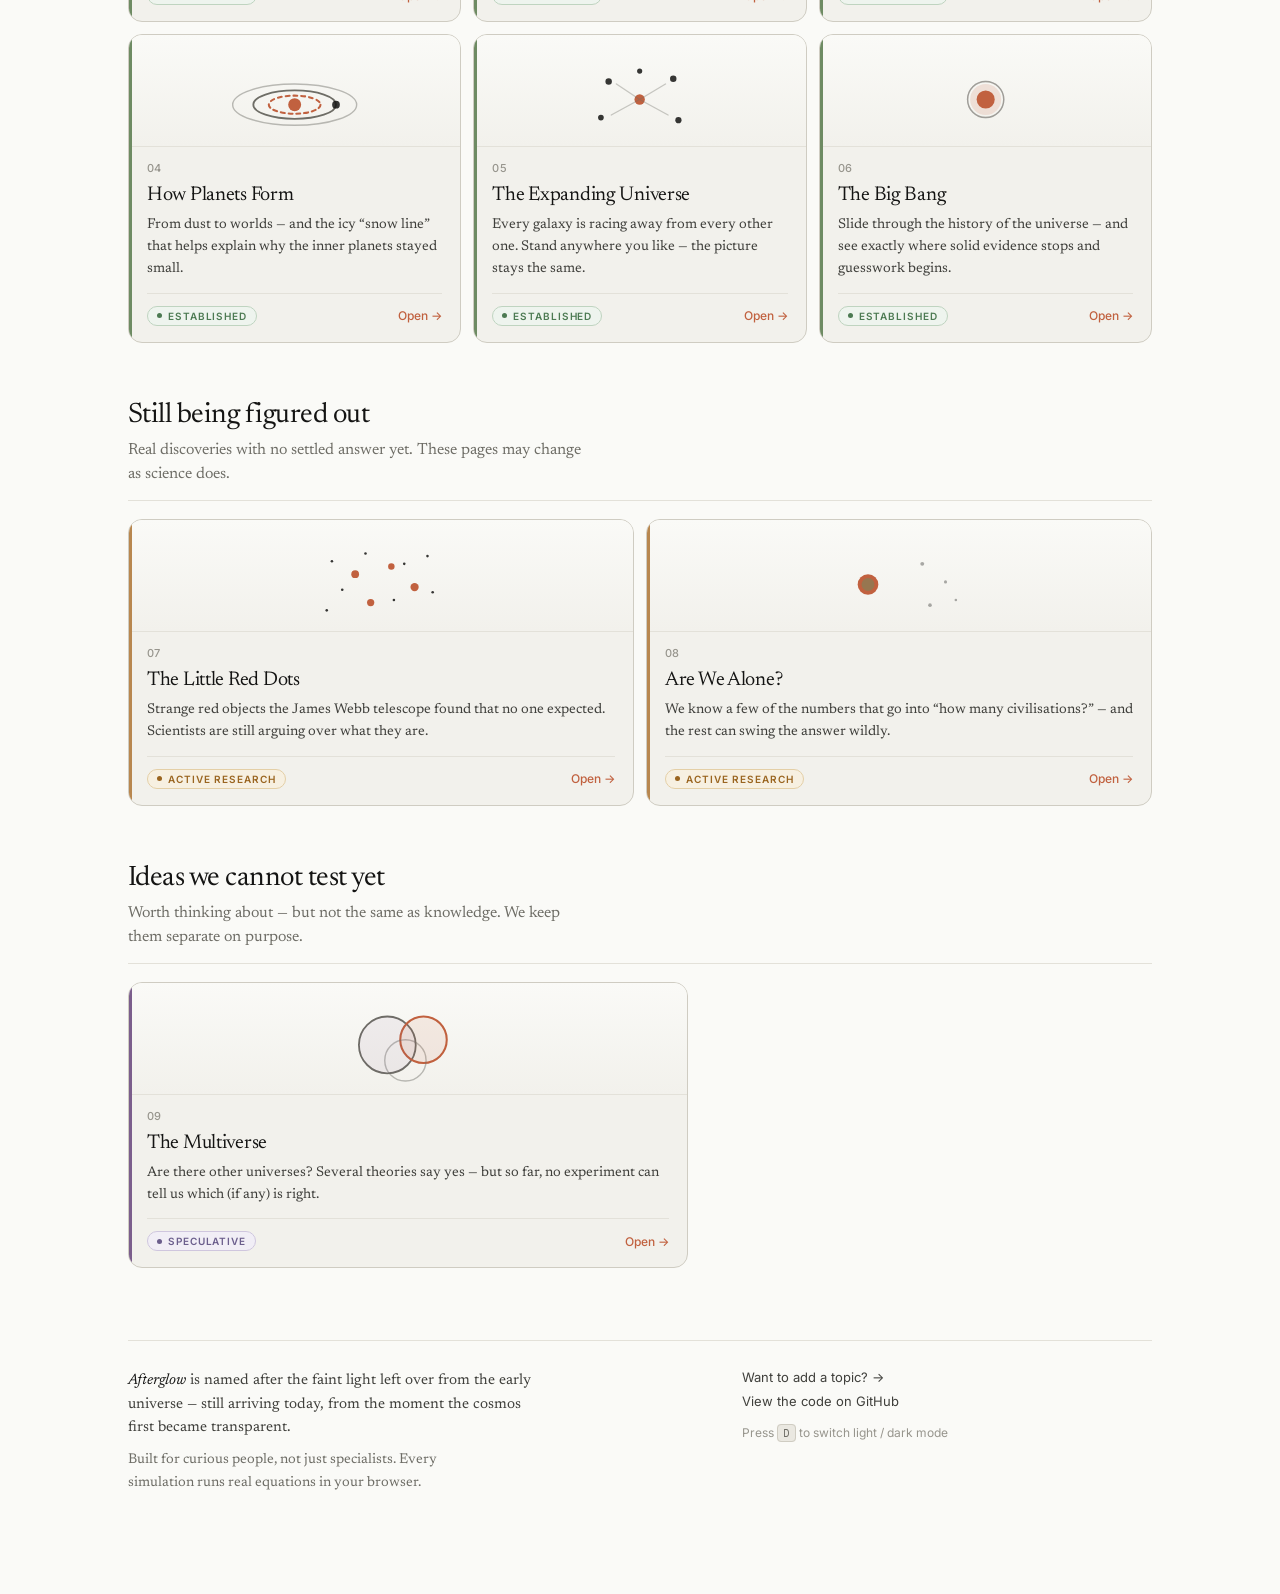
==== commit fa762ace: "Fix narration desync, jerky transitions, and inaudible ambience Three separate defects, all reported" ====
--- a/site/index.html
+++ b/site/index.html
@@ -256,13 +256,15 @@
     content:'';position:absolute;left:0;top:0;bottom:0;width:4px;background:var(--clay);
     transition:width .22s var(--ease);
   }
-  a.featured:hover{
+  a.featured:hover,
+  a.featured.inview{
     border-color:color-mix(in srgb, var(--clay) 40%, var(--line-2));
     background:var(--paper-3);
     transform:translateY(-3px);
     box-shadow:0 16px 40px rgba(0,0,0,.08);
   }
-  a.featured:hover::before{width:5px}
+  a.featured:hover::before,
+  a.featured.inview::before{width:5px}
   .featured-copy{min-width:0}
   .featured .kicker{
     font-family:var(--sans);font-size:12px;font-weight:600;color:var(--clay);
@@ -285,7 +287,8 @@
     margin-left:auto;color:var(--clay);font-weight:500;font-size:13px;
     transition:transform .2s var(--ease),color .15s var(--ease);
   }
-  a.featured:hover .go{color:var(--clay-2);transform:translateX(4px)}
+  a.featured:hover .go,
+  a.featured.inview .go{color:var(--clay-2);transform:translateX(4px)}
 
   .card{
     display:flex;flex-direction:column;gap:0;
@@ -304,13 +307,15 @@
   .card[data-tier="established"]{--card-accent:var(--sage)}
   .card[data-tier="active"]{--card-accent:var(--kraft)}
   .card[data-tier="speculative"]{--card-accent:var(--plum)}
-  a.card:hover{
+  a.card:hover,
+  a.card.inview{
     border-color:color-mix(in srgb, var(--card-accent) 35%, var(--line-2));
     background:var(--paper-3);
     transform:translateY(-3px);
     box-shadow:0 14px 32px rgba(0,0,0,.07);
   }
-  a.card:hover::before{width:4px}
+  a.card:hover::before,
+  a.card.inview::before{width:4px}
   a.card:active{transform:translateY(-1px) scale(.995)}
 
   .card-body{display:flex;flex-direction:column;gap:8px;padding:14px 18px 16px;flex:1}
@@ -335,7 +340,9 @@
     margin-left:auto;color:var(--clay);font-weight:500;font-size:12px;
     transition:transform .2s var(--ease),color .15s var(--ease);
   }
-  a.card:hover .go,a.featured:hover .go{color:var(--clay-2);transform:translateX(4px)}
+  a.card:hover .go,a.featured:hover .go,
+  a.card.inview .go,
+  a.featured.inview .go{color:var(--clay-2);transform:translateX(4px)}
 
   /* Diagram stage */
   .fig{
@@ -349,7 +356,8 @@
     background:linear-gradient(180deg, var(--paper) 0%, var(--paper-2) 100%);
     transition:background .25s var(--ease);
   }
-  a.card:hover .fig{background:linear-gradient(180deg, var(--paper) 0%, var(--paper-3) 100%)}
+  a.card:hover .fig,
+  a.card.inview .fig{background:linear-gradient(180deg, var(--paper) 0%, var(--paper-3) 100%)}
   .featured .fig{padding:8px 0;color:var(--ink-3)}
   .fig svg{width:100%;height:100%;max-height:100px;overflow:visible}
   .featured .fig svg{max-height:160px}
@@ -362,60 +370,87 @@
 
   /* Idle = quiet; hover = motion (per topic) */
   .fig .spin{transform-origin:center;transform-box:fill-box;animation:fig-spin 18s linear infinite paused}
-  a.card:hover .fig .spin,a.featured:hover .fig .spin{animation-play-state:running}
+  a.card:hover .fig .spin,a.featured:hover .fig .spin,
+  a.card.inview .fig .spin,
+  a.featured.inview .fig .spin{animation-play-state:running}
   .fig .spin-fast{animation-duration:7s}
   @keyframes fig-spin{to{transform:rotate(360deg)}}
 
   .fig .pulse{transform-origin:center;transform-box:fill-box;transition:transform .45s var(--ease),opacity .45s var(--ease)}
-  a.card:hover .fig .pulse,a.featured:hover .fig .pulse{animation:fig-pulse 1.6s ease-in-out infinite}
+  a.card:hover .fig .pulse,a.featured:hover .fig .pulse,
+  a.card.inview .fig .pulse,
+  a.featured.inview .fig .pulse{animation:fig-pulse 1.6s ease-in-out infinite}
   @keyframes fig-pulse{0%,100%{transform:scale(1);opacity:1}50%{transform:scale(1.08);opacity:.85}}
 
   .fig .draw{
     stroke-dasharray:120;stroke-dashoffset:120;
     transition:stroke-dashoffset .7s cubic-bezier(.2,.8,.2,1);
   }
-  a.card:hover .fig .draw,a.featured:hover .fig .draw{stroke-dashoffset:0}
+  a.card:hover .fig .draw,a.featured:hover .fig .draw,
+  a.card.inview .fig .draw,
+  a.featured.inview .fig .draw{stroke-dashoffset:0}
 
   .fig .fade{opacity:.35;transition:opacity .35s var(--ease)}
-  a.card:hover .fig .fade,a.featured:hover .fig .fade{opacity:1}
+  a.card:hover .fig .fade,a.featured:hover .fig .fade,
+  a.card.inview .fig .fade,
+  a.featured.inview .fig .fade{opacity:1}
 
   .fig .orbit-dot{transform-origin:60px 40px;animation:fig-orbit 8s linear infinite paused}
-  a.card:hover .fig .orbit-dot{animation-play-state:running}
+  a.card:hover .fig .orbit-dot,
+  a.card.inview .fig .orbit-dot{animation-play-state:running}
   @keyframes fig-orbit{to{transform:rotate(360deg)}}
 
   .fig .out{transition:transform .55s cubic-bezier(.2,.8,.2,1)}
-  a.card:hover .fig .g1{transform:translate(-6px,-5px)}
-  a.card:hover .fig .g2{transform:translate(7px,-4px)}
-  a.card:hover .fig .g3{transform:translate(-7px,5px)}
-  a.card:hover .fig .g4{transform:translate(6px,6px)}
-  a.card:hover .fig .g5{transform:translate(0,-7px)}
+  a.card:hover .fig .g1,
+  a.card.inview .fig .g1{transform:translate(-6px,-5px)}
+  a.card:hover .fig .g2,
+  a.card.inview .fig .g2{transform:translate(7px,-4px)}
+  a.card:hover .fig .g3,
+  a.card.inview .fig .g3{transform:translate(-7px,5px)}
+  a.card:hover .fig .g4,
+  a.card.inview .fig .g4{transform:translate(6px,6px)}
+  a.card:hover .fig .g5,
+  a.card.inview .fig .g5{transform:translate(0,-7px)}
 
   .fig .wave{opacity:0;transform-origin:center;transform-box:fill-box}
-  a.card:hover .fig .wave{animation:fig-wave 1.8s ease-out infinite}
-  a.card:hover .fig .wave.w2{animation-delay:.35s}
-  a.card:hover .fig .wave.w3{animation-delay:.7s}
+  a.card:hover .fig .wave,
+  a.card.inview .fig .wave{animation:fig-wave 1.8s ease-out infinite}
+  a.card:hover .fig .wave.w2,
+  a.card.inview .fig .wave.w2{animation-delay:.35s}
+  a.card:hover .fig .wave.w3,
+  a.card.inview .fig .wave.w3{animation-delay:.7s}
   @keyframes fig-wave{
     0%{opacity:.55;transform:scale(.35)}
     100%{opacity:0;transform:scale(1.65)}
   }
 
   .fig .bang-ring{transform-origin:center;transform-box:fill-box;opacity:.4;transition:transform .55s var(--ease),opacity .4s var(--ease)}
-  a.card:hover .fig .bang-ring{transform:scale(1.55);opacity:.75}
-  a.card:hover .fig .bang-ring.r2{transform:scale(2.1);transition-delay:.06s}
-  a.card:hover .fig .bang-core{transform:scale(1.15)}
+  a.card:hover .fig .bang-ring,
+  a.card.inview .fig .bang-ring{transform:scale(1.55);opacity:.75}
+  a.card:hover .fig .bang-ring.r2,
+  a.card.inview .fig .bang-ring.r2{transform:scale(2.1);transition-delay:.06s}
+  a.card:hover .fig .bang-core,
+  a.card.inview .fig .bang-core{transform:scale(1.15)}
   .fig .bang-core{transform-origin:center;transform-box:fill-box;transition:transform .45s var(--ease)}
 
   .fig .red-dot{transform-origin:center;transform-box:fill-box;transition:transform .35s var(--ease)}
-  a.card:hover .fig .red-dot{animation:fig-twinkle 1.4s ease-in-out infinite}
-  a.card:hover .fig .red-dot:nth-child(2){animation-delay:.15s}
-  a.card:hover .fig .red-dot:nth-child(3){animation-delay:.3s}
-  a.card:hover .fig .red-dot:nth-child(4){animation-delay:.45s}
+  a.card:hover .fig .red-dot,
+  a.card.inview .fig .red-dot{animation:fig-twinkle 1.4s ease-in-out infinite}
+  a.card:hover .fig .red-dot:nth-child(2),
+  a.card.inview .fig .red-dot:nth-child(2){animation-delay:.15s}
+  a.card:hover .fig .red-dot:nth-child(3),
+  a.card.inview .fig .red-dot:nth-child(3){animation-delay:.3s}
+  a.card:hover .fig .red-dot:nth-child(4),
+  a.card.inview .fig .red-dot:nth-child(4){animation-delay:.45s}
   @keyframes fig-twinkle{0%,100%{transform:scale(1)}50%{transform:scale(1.45)}}
 
   .fig .bubble{transform-origin:center;transform-box:fill-box;transition:transform .5s cubic-bezier(.2,.8,.2,1),opacity .35s var(--ease)}
-  a.card:hover .fig .b1{transform:translate(-3px,-2px) scale(1.04)}
-  a.card:hover .fig .b2{transform:translate(4px,-1px) scale(1.06)}
-  a.card:hover .fig .b3{transform:translate(1px,3px) scale(1.05)}
+  a.card:hover .fig .b1,
+  a.card.inview .fig .b1{transform:translate(-3px,-2px) scale(1.04)}
+  a.card:hover .fig .b2,
+  a.card.inview .fig .b2{transform:translate(4px,-1px) scale(1.06)}
+  a.card:hover .fig .b3,
+  a.card.inview .fig .b3{transform:translate(1px,3px) scale(1.05)}
 
   /* ── Dark Matter: spiral + halo + rotation curve ── */
   .fig-dm{color:var(--ink-3)}
@@ -424,18 +459,21 @@
     transform-origin:52px 70px;
     transition:opacity .45s var(--ease),transform .55s cubic-bezier(.2,.8,.2,1);
   }
-  a.featured:hover .fig-dm .halo{opacity:.9;transform:scale(1.08)}
+  a.featured:hover .fig-dm .halo,
+  a.featured.inview .fig-dm .halo{opacity:.9;transform:scale(1.08)}
   .fig-dm .halo-edge{
     fill:none;stroke:var(--blue);stroke-width:1.2;opacity:.35;
     transition:opacity .4s var(--ease),stroke-width .4s var(--ease);
   }
-  a.featured:hover .fig-dm .halo-edge{opacity:.75;stroke-width:1.6}
+  a.featured:hover .fig-dm .halo-edge,
+  a.featured.inview .fig-dm .halo-edge{opacity:.75;stroke-width:1.6}
   /* Outer group is centered at the bulge; CSS only rotates this group */
   .fig-dm .disk-spin{
     transform-origin:52px 70px;
     animation:fig-spin 28s linear infinite;
   }
-  a.featured:hover .fig-dm .disk-spin{animation-duration:10s}
+  a.featured:hover .fig-dm .disk-spin,
+  a.featured.inview .fig-dm .disk-spin{animation-duration:10s}
   .fig-dm .arm{
     fill:none;stroke:var(--kraft);stroke-width:1.6;stroke-linecap:round;opacity:.75;
   }
@@ -446,7 +484,8 @@
     transform-origin:52px 70px;
     animation:fig-spin 14s linear infinite;
   }
-  a.featured:hover .fig-dm .orbit-star{animation-duration:5.5s}
+  a.featured:hover .fig-dm .orbit-star,
+  a.featured.inview .fig-dm .orbit-star{animation-duration:5.5s}
   .fig-dm .axis{stroke:var(--ink-4);stroke-width:1;opacity:.45;fill:none}
   .fig-dm .gridline{stroke:var(--line-2);stroke-width:1;opacity:.8;fill:none}
   .fig-dm .kepler{
@@ -459,12 +498,14 @@
     transition:stroke-dashoffset .9s cubic-bezier(.2,.8,.2,1);
   }
   a.featured:hover .fig-dm .observed,
-  .featured.is-inview .fig-dm .observed{stroke-dashoffset:0}
+  .featured.is-inview .fig-dm .observed,
+  a.featured.inview .fig-dm .observed{stroke-dashoffset:0}
   .fig-dm .gap{
     fill:color-mix(in srgb, var(--clay) 12%, transparent);
     opacity:0;transition:opacity .5s .2s var(--ease);
   }
-  a.featured:hover .fig-dm .gap,.featured.is-inview .fig-dm .gap{opacity:1}
+  a.featured:hover .fig-dm .gap,.featured.is-inview .fig-dm .gap,
+  a.featured.inview .fig-dm .gap{opacity:1}
   .fig-dm .lab{
     font-family:var(--sans);font-size:7.5px;fill:var(--ink-4);
   }
@@ -476,20 +517,23 @@
     transform-origin:60px 38px;transform-box:fill-box;
     animation:fig-spin 16s linear infinite paused;
   }
-  a.card:hover .fig-bh .disk-back{animation-play-state:running}
+  a.card:hover .fig-bh .disk-back,
+  a.card.inview .fig-bh .disk-back{animation-play-state:running}
   .fig-bh .disk-front{
     fill:url(#bhDiskHot);opacity:.95;
     transform-origin:60px 38px;transform-box:fill-box;
     animation:fig-spin 16s linear infinite paused;
   }
-  a.card:hover .fig-bh .disk-front{animation-play-state:running;animation-duration:7s}
+  a.card:hover .fig-bh .disk-front,
+  a.card.inview .fig-bh .disk-front{animation-play-state:running;animation-duration:7s}
   .fig-bh .photon{
     fill:none;stroke:url(#bhRing);stroke-width:2.4;
     filter:drop-shadow(0 0 3px color-mix(in srgb, var(--clay) 50%, transparent));
     transform-origin:60px 36px;transform-box:fill-box;
     transition:transform .4s var(--ease),stroke-width .4s var(--ease);
   }
-  a.card:hover .fig-bh .photon{
+  a.card:hover .fig-bh .photon,
+  a.card.inview .fig-bh .photon{
     transform:scale(1.05);
     stroke-width:2.8;
     animation:bh-glow 1.8s ease-in-out infinite;
@@ -506,7 +550,8 @@
     opacity:0;stroke-dasharray:60;stroke-dashoffset:60;
     transition:opacity .25s var(--ease),stroke-dashoffset .7s cubic-bezier(.2,.8,.2,1);
   }
-  a.card:hover .fig-bh .ray{opacity:.85;stroke-dashoffset:0}
+  a.card:hover .fig-bh .ray,
+  a.card.inview .fig-bh .ray{opacity:.85;stroke-dashoffset:0}
   .fig-bh .ray-dim{
     fill:none;stroke:var(--ink-4);stroke-width:1;stroke-linecap:round;opacity:.3;
   }
@@ -520,8 +565,10 @@
     fill:url(#nebWash);stroke:color-mix(in srgb, var(--clay) 40%, var(--line-2));stroke-width:1.3;
     opacity:0;transition:opacity .5s var(--ease);
   }
-  a.card:hover .fig-neb .cloud-cold{opacity:.25}
-  a.card:hover .fig-neb .cloud-hot{opacity:1}
+  a.card:hover .fig-neb .cloud-cold,
+  a.card.inview .fig-neb .cloud-cold{opacity:.25}
+  a.card:hover .fig-neb .cloud-hot,
+  a.card.inview .fig-neb .cloud-hot{opacity:1}
 
   .fig-neb .front{
     fill:none;stroke:var(--clay);stroke-width:1.5;stroke-dasharray:4 3;
@@ -529,7 +576,8 @@
     transform-origin:36px 34px;
     transition:transform .55s cubic-bezier(.2,.8,.2,1),opacity .4s var(--ease),stroke-dasharray .4s var(--ease);
   }
-  a.card:hover .fig-neb .front{
+  a.card:hover .fig-neb .front,
+  a.card.inview .fig-neb .front{
     transform:scale(1.55);opacity:.85;stroke-dasharray:0;
   }
 
@@ -538,14 +586,16 @@
     transform-origin:36px 34px;
     transition:transform .55s cubic-bezier(.2,.8,.2,1),opacity .45s var(--ease);
   }
-  a.card:hover .fig-neb .front-fill{opacity:1;transform:scale(1.55)}
+  a.card:hover .fig-neb .front-fill,
+  a.card.inview .fig-neb .front-fill{opacity:1;transform:scale(1.55)}
 
   .fig-neb .star{
     fill:var(--ink-4);
     transform-origin:36px 34px;transform-box:fill-box;
     transition:fill .35s var(--ease),transform .4s var(--ease);
   }
-  a.card:hover .fig-neb .star{
+  a.card:hover .fig-neb .star,
+  a.card.inview .fig-neb .star{
     fill:var(--clay);
     transform:scale(1.25);
     filter:drop-shadow(0 0 4px color-mix(in srgb, var(--clay) 45%, transparent));
@@ -555,18 +605,21 @@
     stroke:var(--clay);stroke-width:1.1;stroke-linecap:round;
     opacity:0;transition:opacity .35s var(--ease);
   }
-  a.card:hover .fig-neb .ray{opacity:.4}
+  a.card:hover .fig-neb .ray,
+  a.card.inview .fig-neb .ray{opacity:.4}
 
   .fig-neb .note{
     font-family:var(--sans);font-size:7.5px;fill:var(--ink-4);
     opacity:.75;transition:opacity .3s var(--ease);
   }
-  a.card:hover .fig-neb .note{opacity:0}
+  a.card:hover .fig-neb .note,
+  a.card.inview .fig-neb .note{opacity:0}
   .fig-neb .note-hi{
     font-family:var(--sans);font-size:7.5px;fill:var(--clay);
     opacity:0;transition:opacity .35s .08s var(--ease);
   }
-  a.card:hover .fig-neb .note-hi{opacity:1}
+  a.card:hover .fig-neb .note-hi,
+  a.card.inview .fig-neb .note-hi{opacity:1}
 
   /* Footer */
   footer.site-foot{
@@ -1184,6 +1237,28 @@
   } else if(feat){
     feat.classList.add('is-inview');
   }
+
+  /* ── the touch equivalent of hover ──────────────────────────────────────
+     Every card figure animates on :hover, which simply never fires on a phone —
+     so most visitors were getting the static version of artwork built to move.
+     On touch, scrolling a card into view stands in for pointing at it.
+
+     Gated on (hover:none) rather than on width: a small window on a laptop still
+     has a real pointer and should keep true hover semantics. The class is dropped
+     again on the way out so the animation replays, which is what makes a long
+     scroll feel alive rather than firing once and dying. */
+  if(matchMedia('(hover: none)').matches && 'IntersectionObserver' in window){
+    const cards = document.querySelectorAll('a.card, a.featured');
+    const io = new IntersectionObserver(entries => {
+      entries.forEach(e => e.target.classList.toggle('inview', e.isIntersecting));
+    }, {
+      /* Trigger around the middle of the screen, not the edge, so the card is
+         actually being looked at when its figure starts moving. */
+      rootMargin: '-25% 0px -25% 0px',
+      threshold: 0
+    });
+    cards.forEach(c => io.observe(c));
+  }
 </script>
 </body>
 </html>
--- a/site/engine/style.css
+++ b/site/engine/style.css
@@ -95,6 +95,14 @@
   display:block;transition:transform .30s var(--ease),opacity .16s var(--ease);
 }
 .iconbtn .ico.swap{transform:rotate(-110deg) scale(.55);opacity:0}
+/* Ambience off: the glyph is struck through rather than swapped, so the button
+   keeps its shape and the state is readable at a glance. */
+.iconbtn.muted{color:var(--ink-4)}
+.iconbtn.muted .ico{position:relative}
+.iconbtn.muted .ico::after{
+  content:'';position:absolute;left:-3px;right:-3px;top:50%;height:1.5px;
+  background:currentColor;transform:rotate(-38deg);border-radius:1px;
+}
 /* a soft wash that blooms from the centre on press */
 .iconbtn::after{
   content:'';position:absolute;inset:0;border-radius:inherit;background:var(--clay);
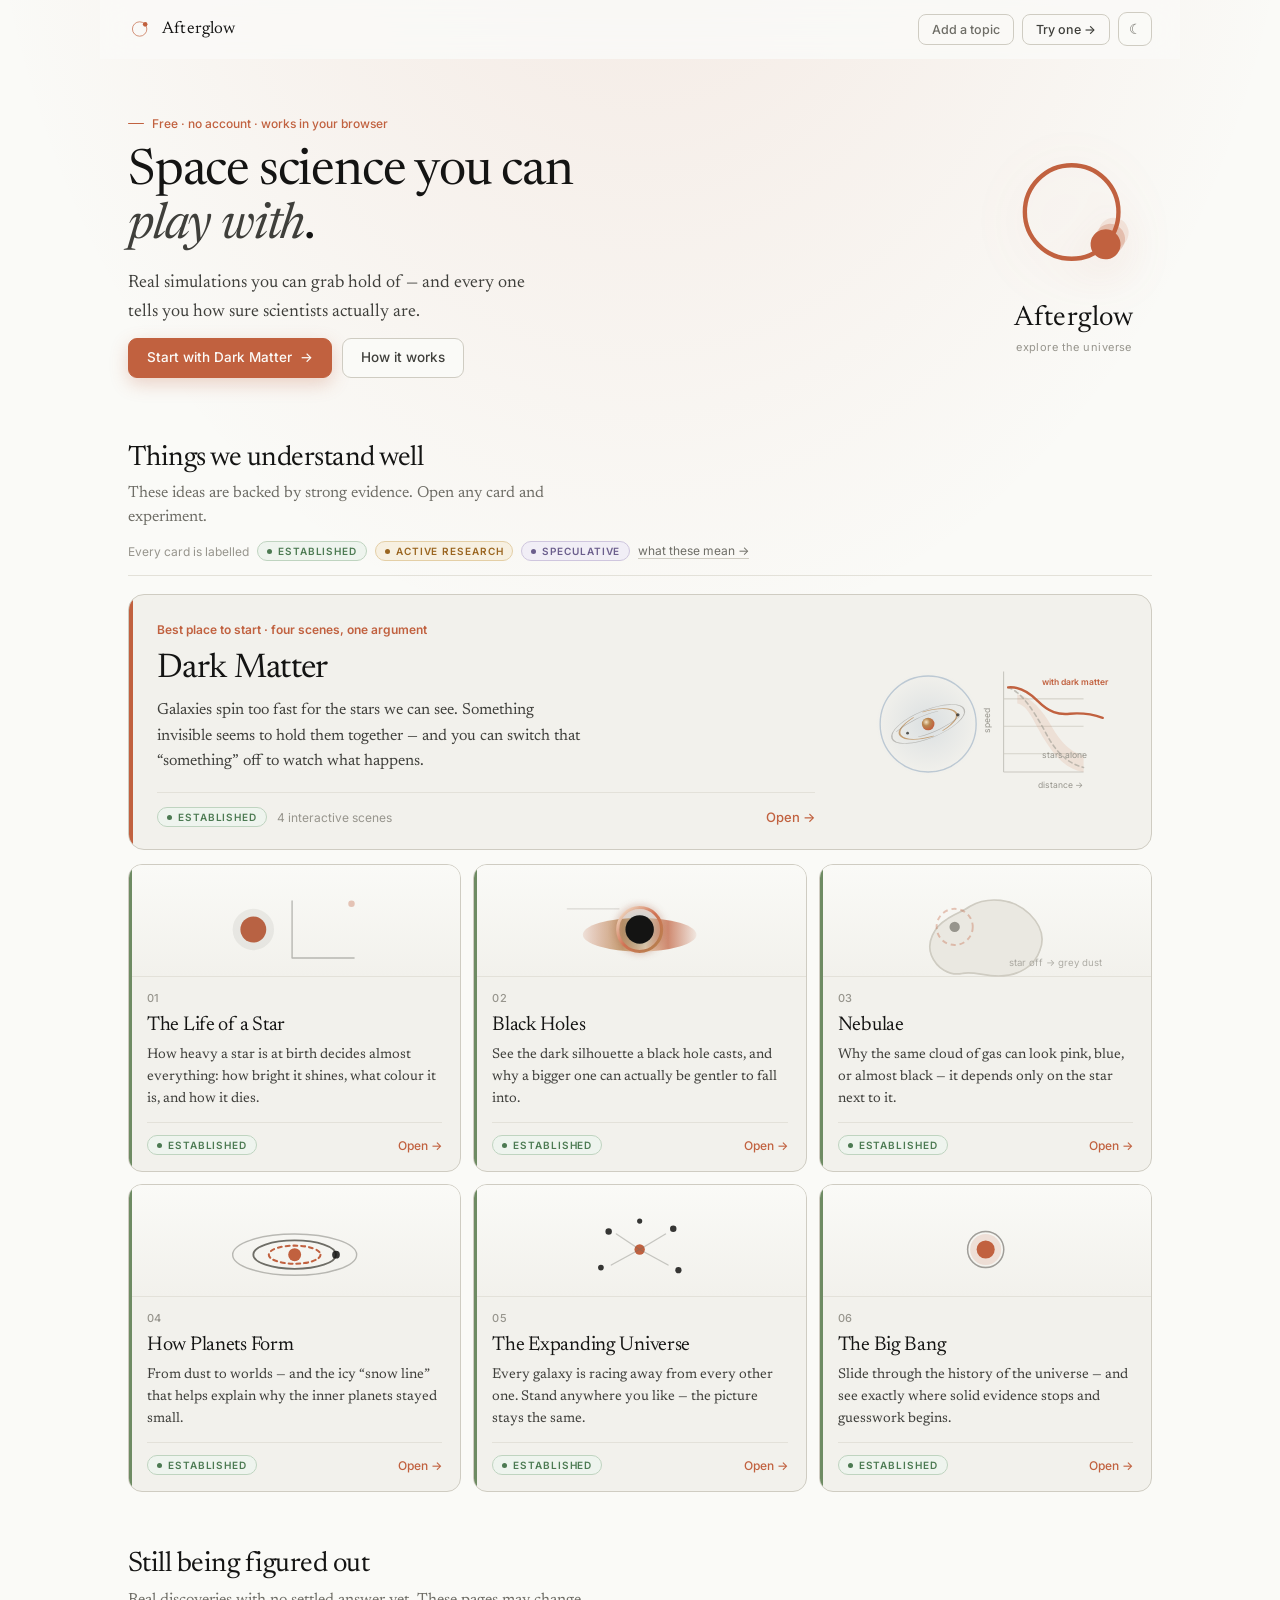
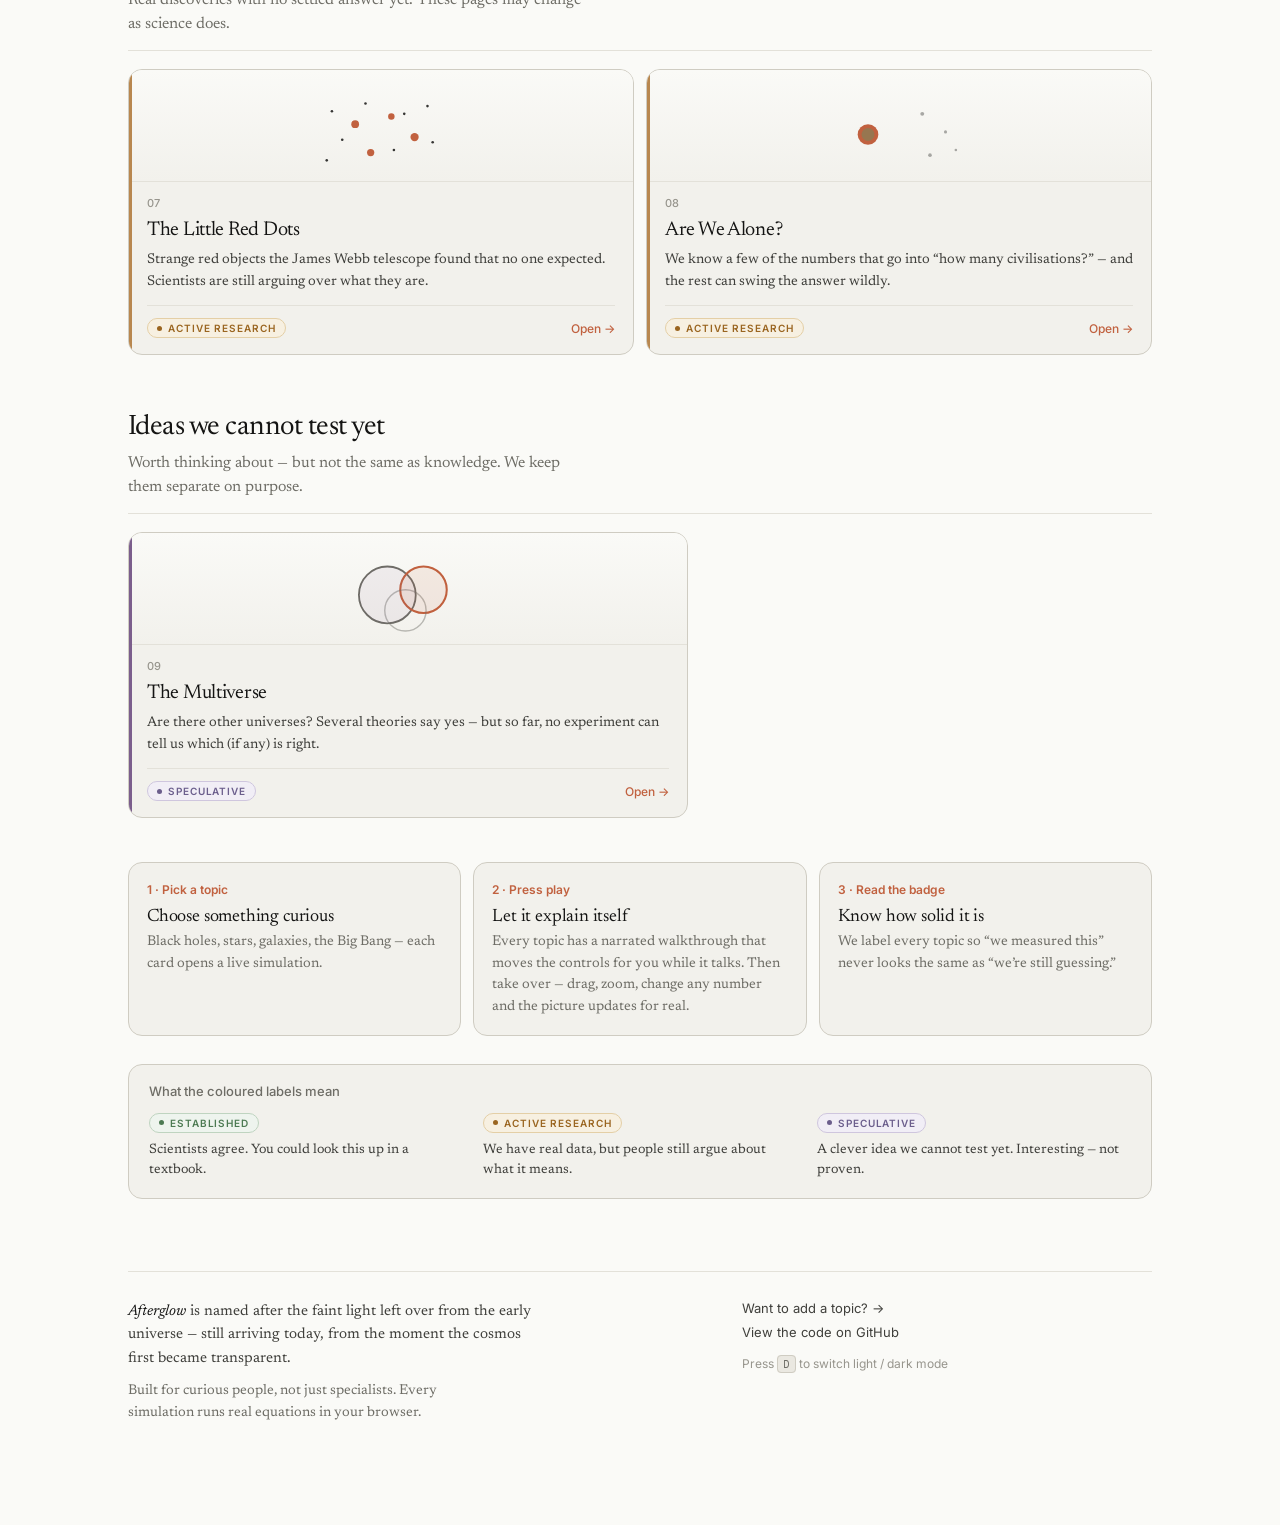
==== commit 531860da: "Lead the landing page with topics instead of preamble The first real topic card sat at 1314px — 1.6 " ====
--- a/site/index.html
+++ b/site/index.html
@@ -86,6 +86,19 @@
   .topbar .navlink.pri{background:var(--clay);color:#FCFBF8;border-color:var(--clay)}
   .topbar .navlink.pri:hover{background:var(--clay-2);border-color:var(--clay-2);color:#fff}
 
+  /* Inline badge key — the badges are met before their full legend. */
+  .key-inline{
+    display:flex;align-items:center;gap:8px;flex-wrap:wrap;
+    font-family:var(--sans);font-size:12px;color:var(--ink-4);margin:12px 0 0;
+  }
+  .key-inline a{color:var(--ink-3);text-decoration:none;border-bottom:1px solid var(--line-2)}
+  .key-inline a:hover{color:var(--clay);border-bottom-color:var(--clay)}
+
+  /* Header CTA is secondary: the hero owns the primary action. Two clay-filled
+     buttons in one viewport pointing at different places is a coin toss. */
+  .topbar .navlink.pri{background:transparent;color:var(--ink-2);border-color:var(--line-2)}
+  .topbar .navlink.pri:hover{background:var(--paper-3);color:var(--clay);border-color:var(--clay)}
+
   /* ---------- hero ---------- */
   .hero{
     padding:52px 0 8px;
@@ -673,6 +686,18 @@
     .hero-mark,.hero-copy{order:unset;justify-self:center}
     .hero-mark{order:-1}
     .hero-copy{display:flex;flex-direction:column;align-items:center}
+    /* On a tablet the lockup is a hero illustration; on a phone it is the
+       header's own wordmark repeated 170px lower, and it pushes the headline
+       and the first topic card down by exactly that much. The header already
+       says Afterglow — the hero does not need to say it again. */
+    @media (max-width:640px){
+      .hero-mark{display:none}
+      .hero{padding-top:20px;gap:0;padding-bottom:0}
+      #topics{margin-top:26px}
+      .key-inline{gap:6px;font-size:11.5px}
+      /* The hero already carries the primary action on a phone. */
+      .topbar .navlink.pri{display:none}
+    }
     .hero h1{max-width:18ch}
     .hero .lede,.hero .lede-sub{max-width:42ch}
     .hero-actions{justify-content:center}
@@ -728,18 +753,15 @@
       <p class="eyebrow">Free · no account · works in your browser</p>
       <h1 id="hero-title">Space science you can <em>play with</em>.</h1>
       <p class="lede">
-        Pick a topic, drag things around, turn knobs — and watch real physics respond.
-        Nothing here is a pre-made video dressed up as a model.
-      </p>
-      <p class="lede-sub">
-        Every page also tells you how sure scientists are: solid fact, active debate, or pure idea.
+        Real simulations you can grab hold of — and every one tells you
+        how sure scientists actually are.
       </p>
       <div class="hero-actions">
         <a class="btn-cta primary" href="../dark-matter-visualizations.html">
           Start with Dark Matter
           <span class="arr" aria-hidden="true">→</span>
         </a>
-        <a class="btn-cta ghost" href="#topics">See all topics</a>
+        <a class="btn-cta ghost" href="#how">How it works</a>
       </div>
     </div>
 
@@ -755,47 +777,19 @@
     </a>
   </section>
 
-  <section class="howto" aria-label="How this site works">
-    <article>
-      <p class="step">1 · Pick a topic</p>
-      <h2>Choose something curious</h2>
-      <p>Black holes, stars, galaxies, the Big Bang — each card opens a live simulation.</p>
-    </article>
-    <article>
-      <p class="step">2 · Press play</p>
-      <h2>Let it explain itself</h2>
-      <p>Every topic has a narrated walkthrough that moves the controls for you while it talks.
-         Then take over — drag, zoom, change any number and the picture updates for real.</p>
-    </article>
-    <article>
-      <p class="step">3 · Read the badge</p>
-      <h2>Know how solid it is</h2>
-      <p>We label every topic so “we measured this” never looks the same as “we’re still guessing.”</p>
-    </article>
-  </section>
-
-  <div class="badge-key" aria-labelledby="badge-key-title">
-    <p id="badge-key-title">What the coloured labels mean</p>
-    <ul>
-      <li>
-        <span class="tier tier-established">Established</span>
-        <p>Scientists agree. You could look this up in a textbook.</p>
-      </li>
-      <li>
-        <span class="tier tier-active">Active research</span>
-        <p>We have real data, but people still argue about what it means.</p>
-      </li>
-      <li>
-        <span class="tier tier-speculative">Speculative</span>
-        <p>A clever idea we cannot test yet. Interesting — not proven.</p>
-      </li>
-    </ul>
-  </div>
-
   <section class="section" id="topics" aria-labelledby="settled-title">
     <div class="section-head">
       <h2 class="sec-title" id="settled-title">Things we understand well</h2>
       <p class="sec-lede">These ideas are backed by strong evidence. Open any card and experiment.</p>
+      <!-- The badges are now met before the full legend, which lives below the
+           topics. This one line is the minimum needed to read a card correctly. -->
+      <p class="key-inline">
+        Every card is labelled
+        <span class="tier tier-established">Established</span>
+        <span class="tier tier-active">Active research</span>
+        <span class="tier tier-speculative">Speculative</span>
+        <a href="#how">what these mean →</a>
+      </p>
     </div>
 
     <a class="featured" id="featured-dm" href="../dark-matter-visualizations.html">
@@ -1136,6 +1130,48 @@
     </div>
   </section>
 
+  <!-- The explainers sit AFTER the topics on purpose. The first version put a
+       three-step row and a badge legend between the hero and the cards, which
+       pushed the first real topic to 1314px — 1.6 screens down on a phone.
+       Anyone who wants the explanation will scroll for it; nobody scrolls to
+       find out what the site even offers. -->
+  <section class="howto" id="how" aria-label="How this site works">
+    <article>
+      <p class="step">1 · Pick a topic</p>
+      <h2>Choose something curious</h2>
+      <p>Black holes, stars, galaxies, the Big Bang — each card opens a live simulation.</p>
+    </article>
+    <article>
+      <p class="step">2 · Press play</p>
+      <h2>Let it explain itself</h2>
+      <p>Every topic has a narrated walkthrough that moves the controls for you while it talks.
+         Then take over — drag, zoom, change any number and the picture updates for real.</p>
+    </article>
+    <article>
+      <p class="step">3 · Read the badge</p>
+      <h2>Know how solid it is</h2>
+      <p>We label every topic so “we measured this” never looks the same as “we’re still guessing.”</p>
+    </article>
+  </section>
+
+  <div class="badge-key" aria-labelledby="badge-key-title">
+    <p id="badge-key-title">What the coloured labels mean</p>
+    <ul>
+      <li>
+        <span class="tier tier-established">Established</span>
+        <p>Scientists agree. You could look this up in a textbook.</p>
+      </li>
+      <li>
+        <span class="tier tier-active">Active research</span>
+        <p>We have real data, but people still argue about what it means.</p>
+      </li>
+      <li>
+        <span class="tier tier-speculative">Speculative</span>
+        <p>A clever idea we cannot test yet. Interesting — not proven.</p>
+      </li>
+    </ul>
+  </div>
+
   <footer class="site-foot">
     <div>
       <p class="foot-brand">
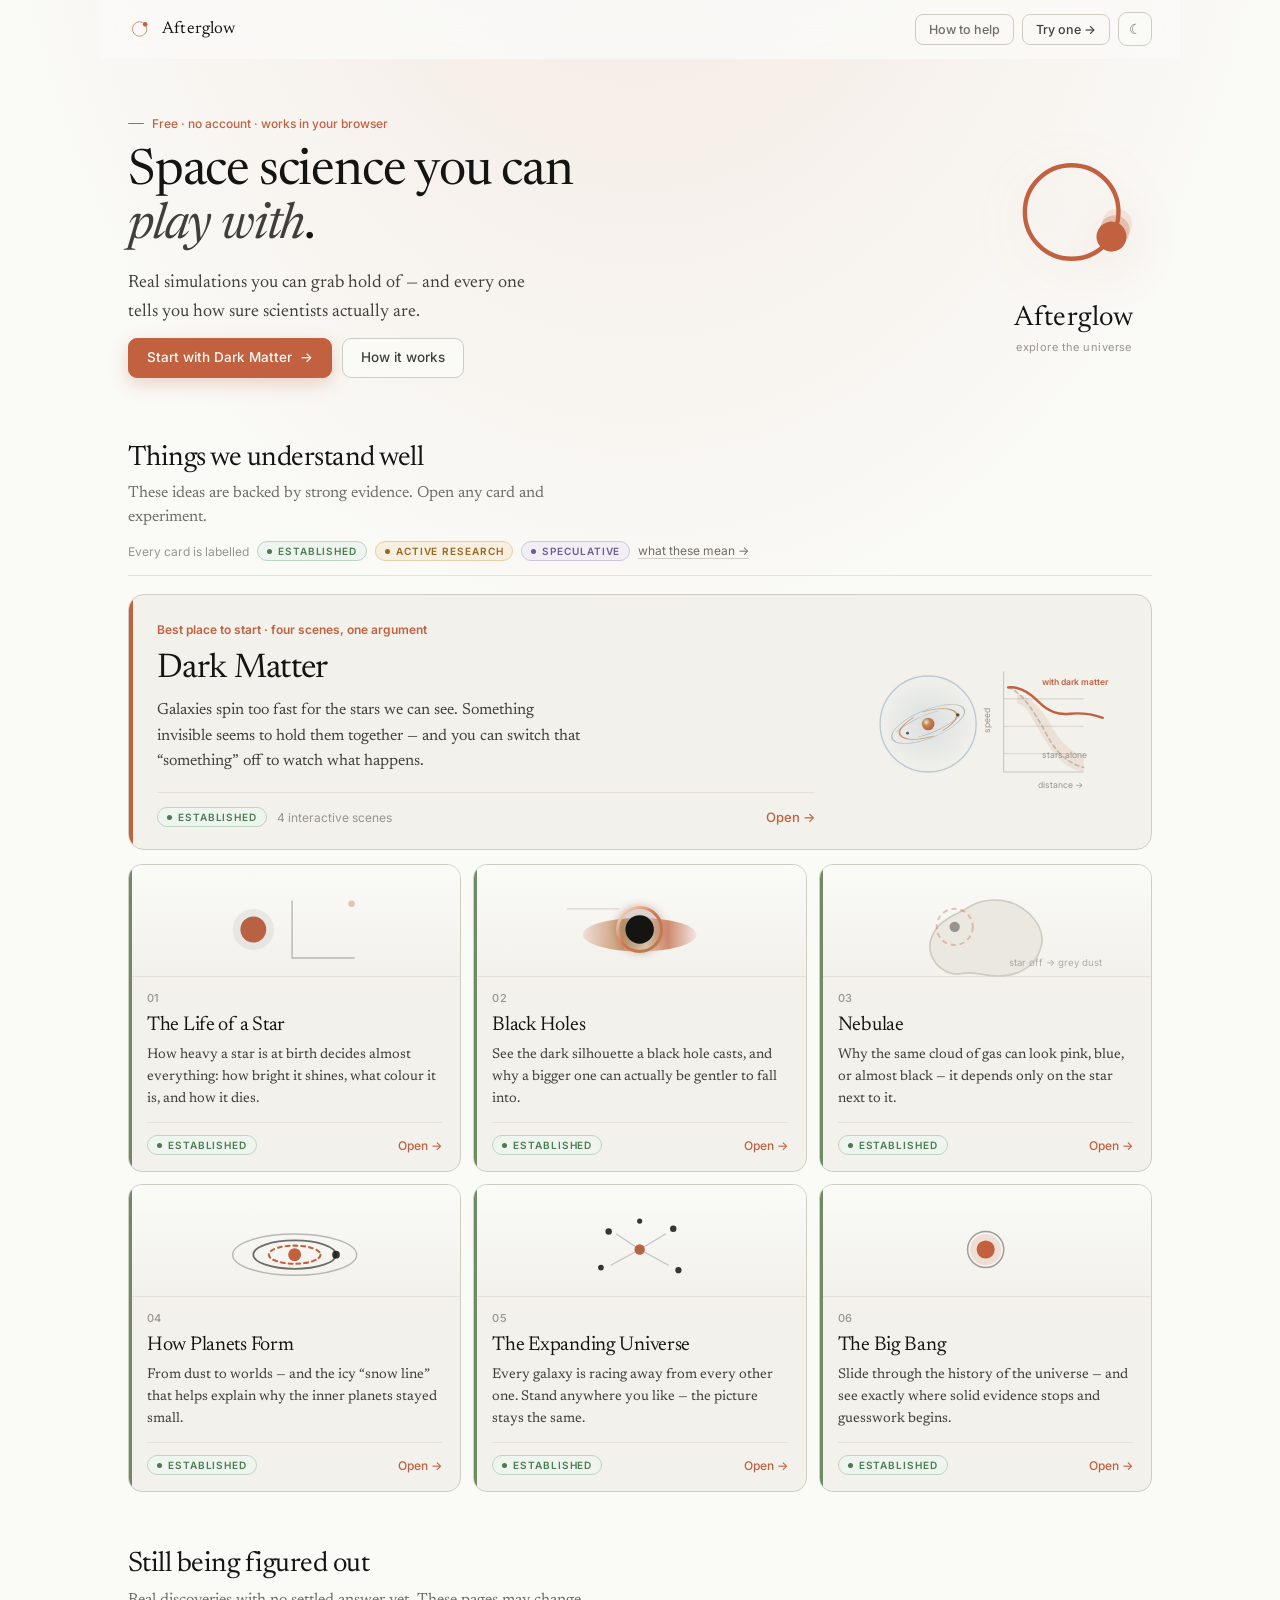
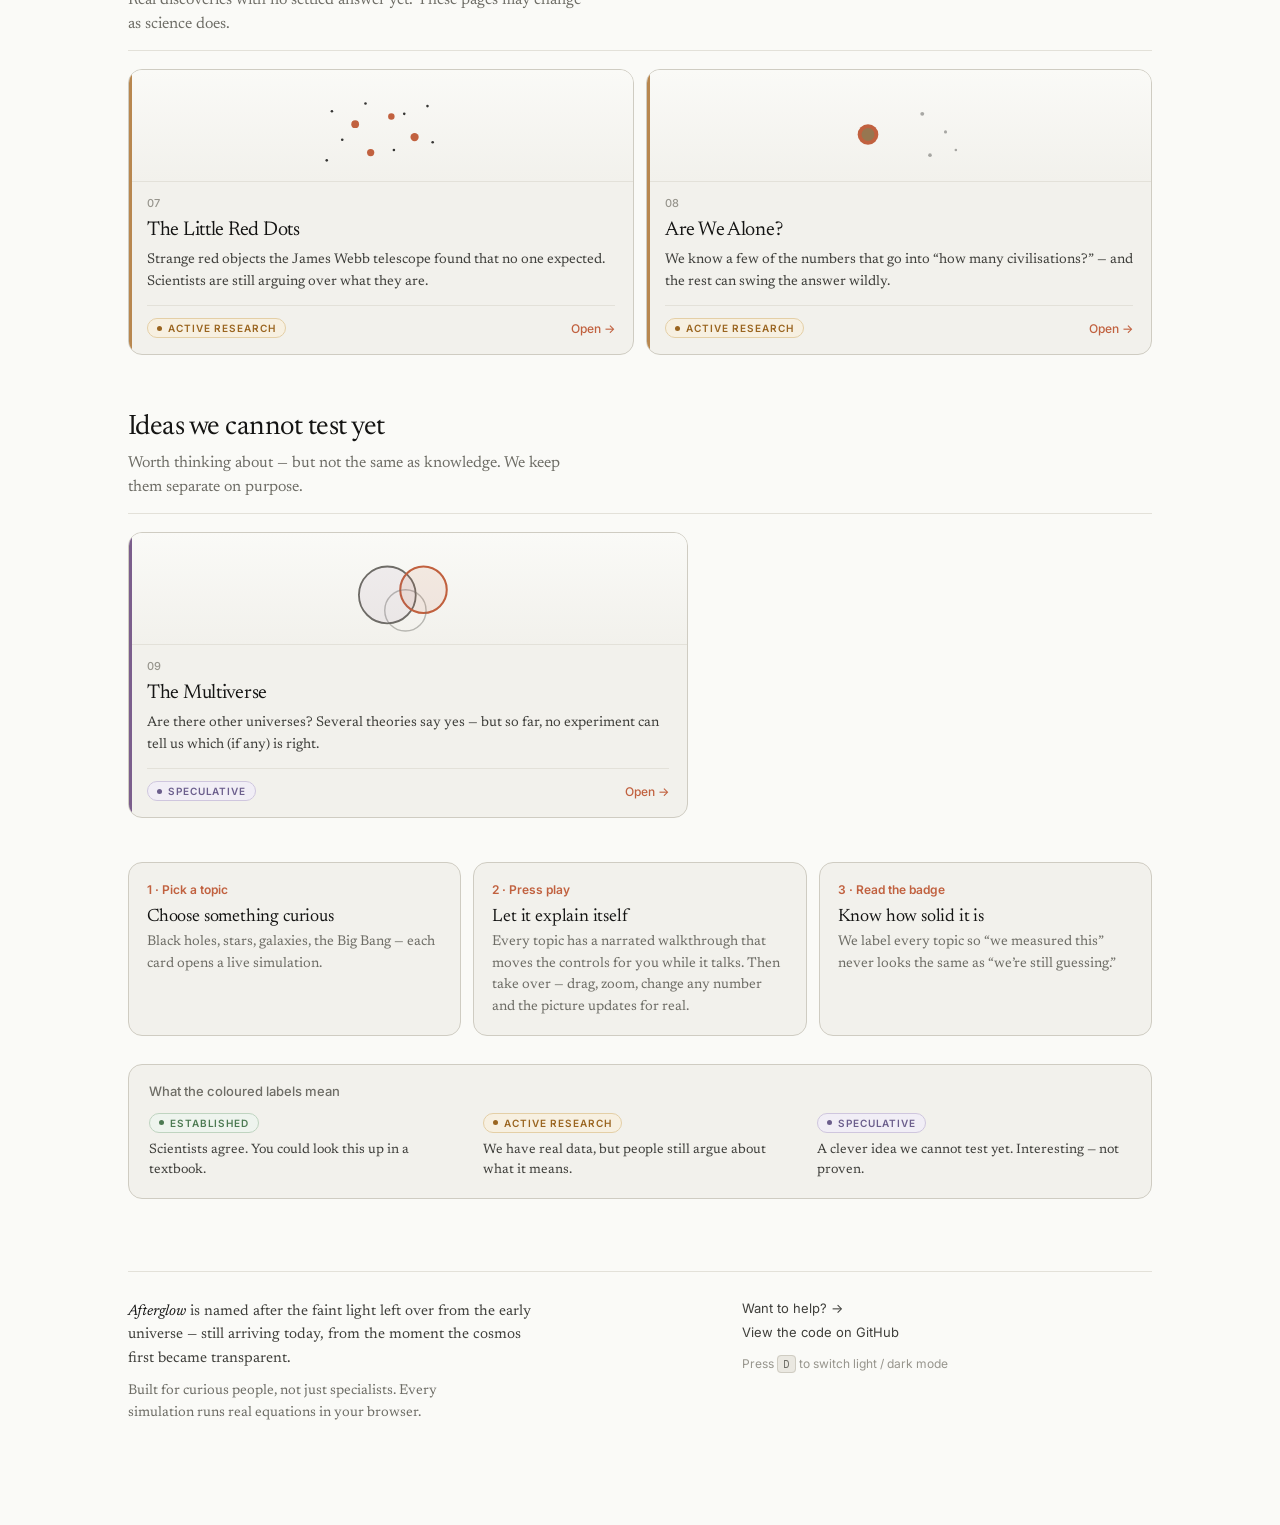
==== commit 0159d8c3: "Give non-developers a way to contribute The page opened straight into module anatomy — renderer, blo" ====
--- a/site/index.html
+++ b/site/index.html
@@ -743,7 +743,7 @@
       <span class="wordmark">Afterglow</span>
     </a>
     <div class="tools" id="tools">
-      <a class="navlink" href="contribute.html">Add a topic</a>
+      <a class="navlink" href="contribute.html">How to help</a>
       <a class="navlink pri" href="../dark-matter-visualizations.html">Try one <span>→</span></a>
     </div>
   </header>
@@ -1183,7 +1183,7 @@
       </p>
     </div>
     <div class="foot-links">
-      <a href="contribute.html">Want to add a topic? →</a>
+      <a href="contribute.html">Want to help? →</a>
       <a href="https://github.com/Tornadoguy69/afterglow" target="_blank" rel="noopener">View the code on GitHub</a>
       <span class="hint">Press <code>D</code> to switch light / dark mode</span>
     </div>
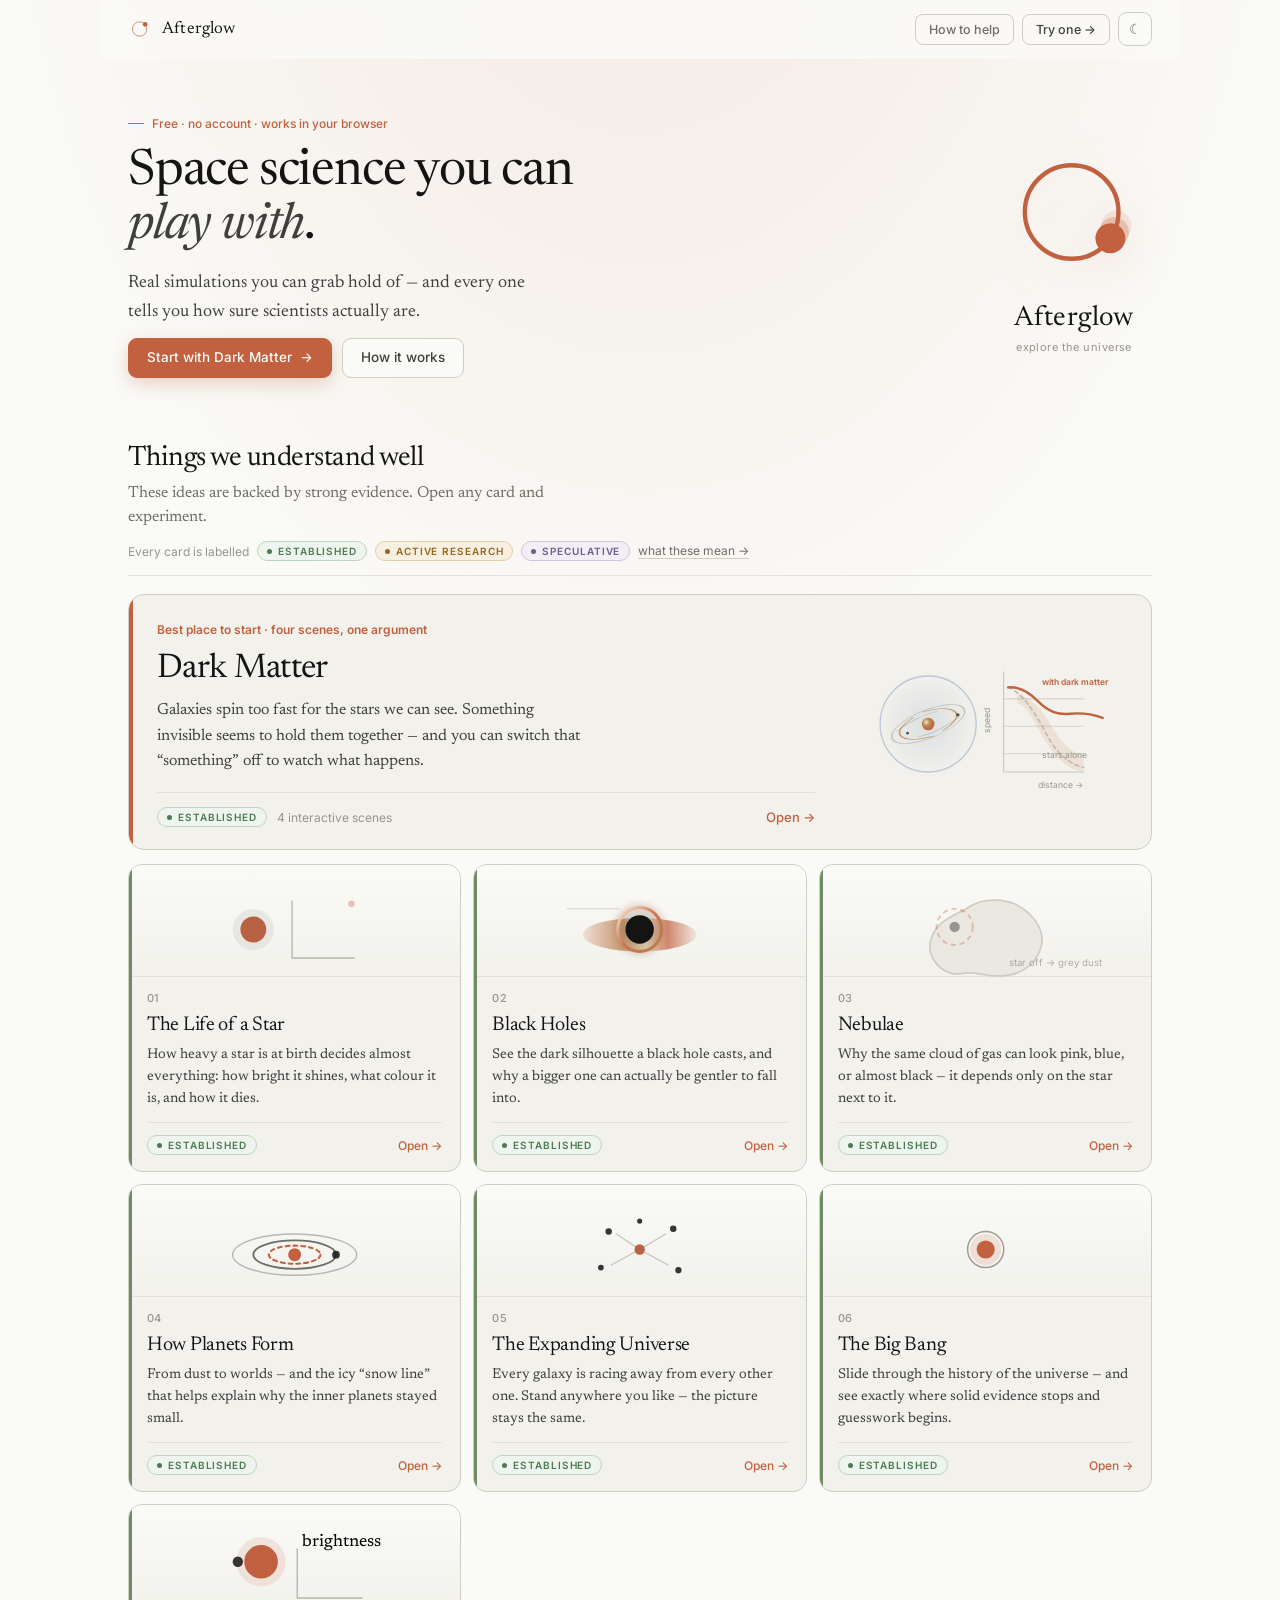
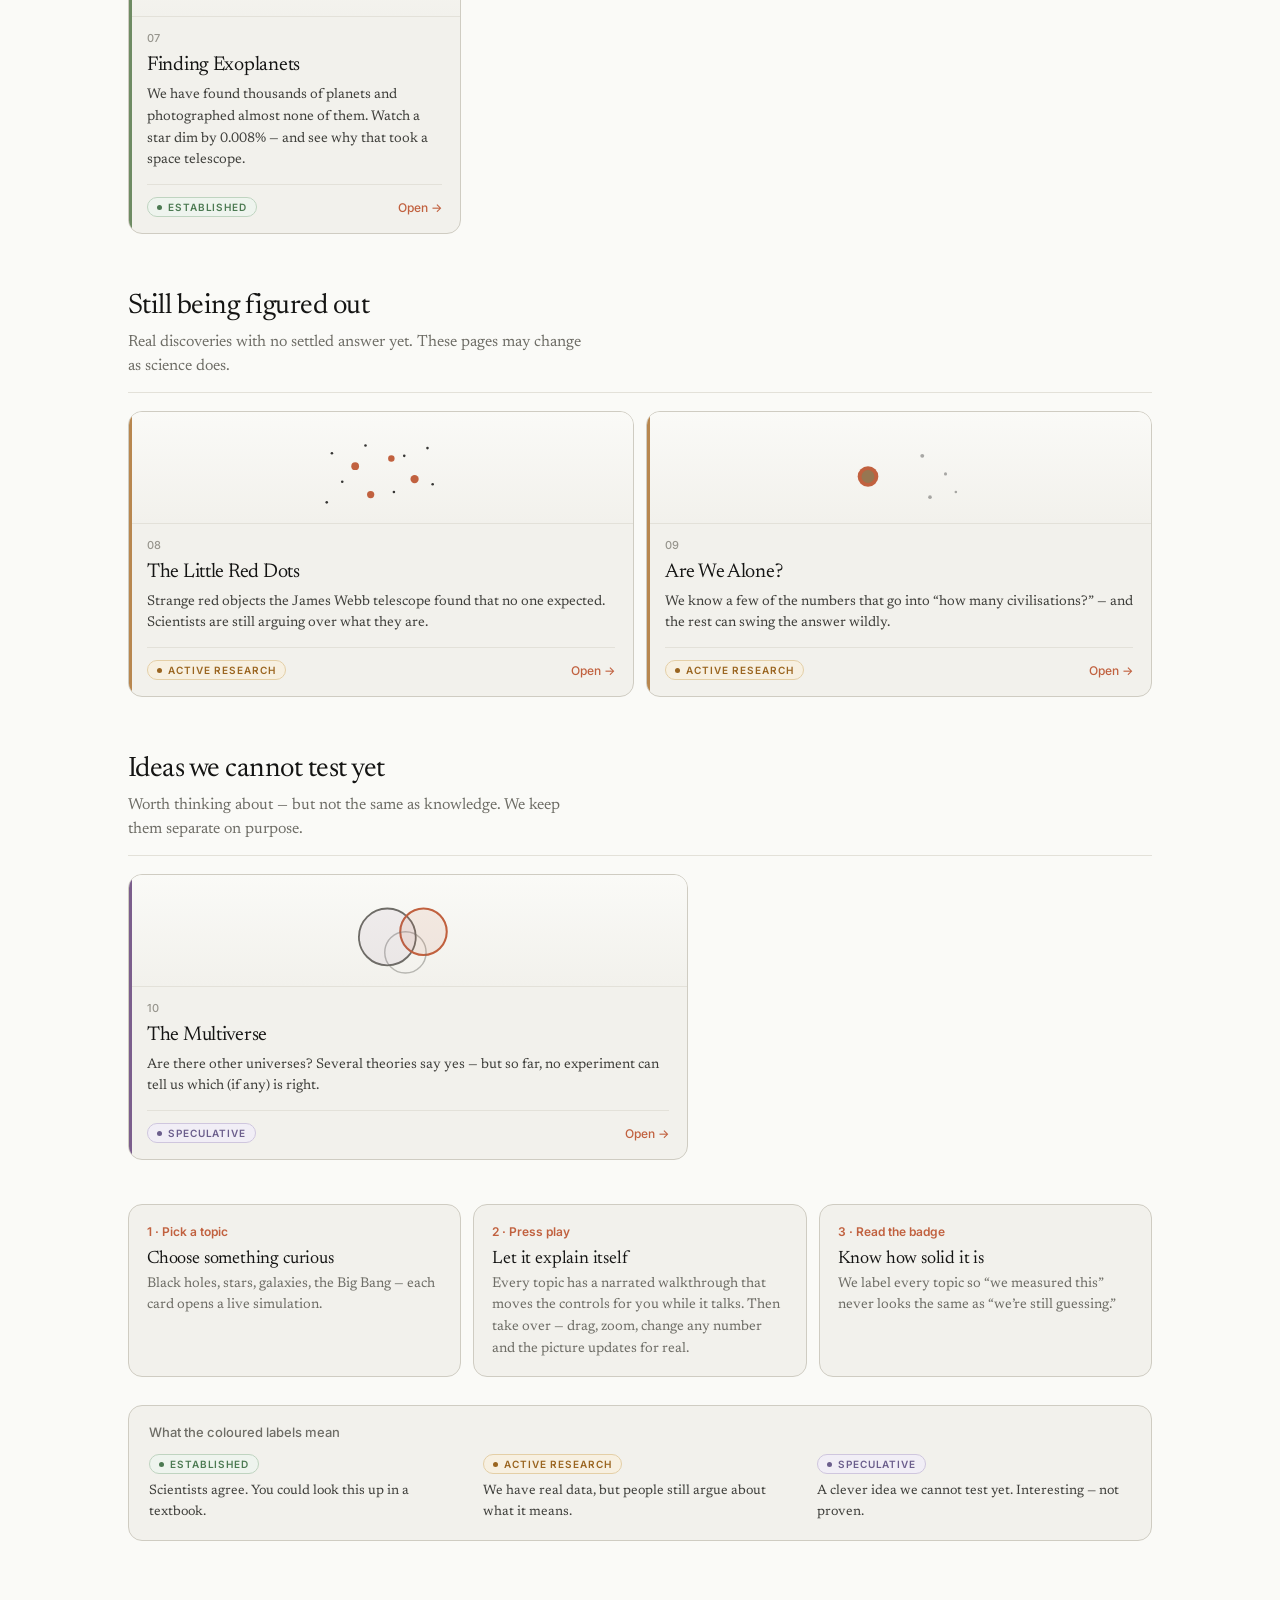
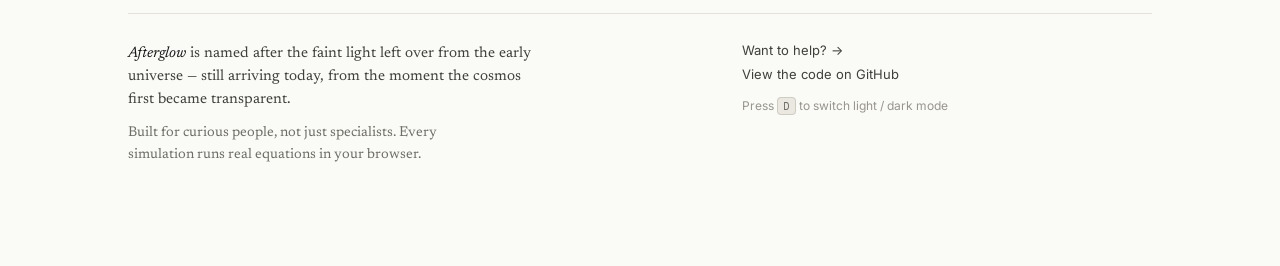
==== commit 304632ff: "Add a tenth topic: Finding Exoplanets The transit method, which is how nearly six thousand planets w" ====
--- a/site/index.html
+++ b/site/index.html
@@ -85,6 +85,18 @@
   .topbar .navlink:hover{background:var(--paper-3);color:var(--ink);border-color:var(--ink-4)}
   .topbar .navlink.pri{background:var(--clay);color:#FCFBF8;border-color:var(--clay)}
   .topbar .navlink.pri:hover{background:var(--clay-2);border-color:var(--clay-2);color:#fff}
+
+  /* Exoplanet card: the planet crosses the star and the light curve draws with it,
+     which is the whole idea of the page in one gesture. */
+  .fig-exo .exo-planet{fill:var(--ink);opacity:.85;transition:transform 1.5s var(--ease)}
+  .fig-exo .exo-curve{stroke-dasharray:120;stroke-dashoffset:120;transition:stroke-dashoffset 1.5s var(--ease)}
+  .fig-exo .exo-star{transition:opacity .5s var(--ease)}
+  a.card:hover .fig-exo .exo-planet,
+  a.card.inview .fig-exo .exo-planet{transform:translateX(36px)}
+  a.card:hover .fig-exo .exo-curve,
+  a.card.inview .fig-exo .exo-curve{stroke-dashoffset:0}
+  a.card:hover .fig-exo .exo-star,
+  a.card.inview .fig-exo .exo-star{opacity:.82}
 
   /* Inline badge key — the badges are met before their full legend. */
   .key-inline{
@@ -1037,6 +1049,31 @@
           </div>
         </div>
       </a>
+
+      <a class="card" data-tier="established" href="modules/exoplanets/index.html">
+        <div class="fig fig-exo" aria-hidden="true">
+          <svg viewBox="0 0 120 72">
+            <!-- star, and a planet that crosses it on hover / in view -->
+            <circle class="accent-fill exo-star" cx="34" cy="30" r="13"/>
+            <circle class="fill-soft" cx="34" cy="30" r="19" style="fill:var(--clay);opacity:.13"/>
+            <circle class="exo-planet" cx="16" cy="30" r="4"/>
+            <!-- the light curve it produces -->
+            <path class="stroke-soft" d="M62 58h50M62 58V20"/>
+            <path class="accent exo-curve" fill="none"
+                  d="M64 30h14l3 12h10l3-12h14"/>
+            <text class="note" x="66" y="18">brightness</text>
+          </svg>
+        </div>
+        <div class="card-body">
+          <span class="num">07</span>
+          <h3>Finding Exoplanets</h3>
+          <p>We have found thousands of planets and photographed almost none of them. Watch a star dim by 0.008% — and see why that took a space telescope.</p>
+          <div class="foot">
+            <span class="tier tier-established">Established</span>
+            <span class="go">Open →</span>
+          </div>
+        </div>
+      </a>
     </div>
   </section>
 
@@ -1064,7 +1101,7 @@
           </svg>
         </div>
         <div class="card-body">
-          <span class="num">07</span>
+          <span class="num">08</span>
           <h3>The Little Red Dots</h3>
           <p>Strange red objects the James Webb telescope found that no one expected. Scientists are still arguing over what they are.</p>
           <div class="foot">
@@ -1089,7 +1126,7 @@
           </svg>
         </div>
         <div class="card-body">
-          <span class="num">08</span>
+          <span class="num">09</span>
           <h3>Are We Alone?</h3>
           <p>We know a few of the numbers that go into “how many civilisations?” — and the rest can swing the answer wildly.</p>
           <div class="foot">
@@ -1118,7 +1155,7 @@
           </svg>
         </div>
         <div class="card-body">
-          <span class="num">09</span>
+          <span class="num">10</span>
           <h3>The Multiverse</h3>
           <p>Are there other universes? Several theories say yes — but so far, no experiment can tell us which (if any) is right.</p>
           <div class="foot">
